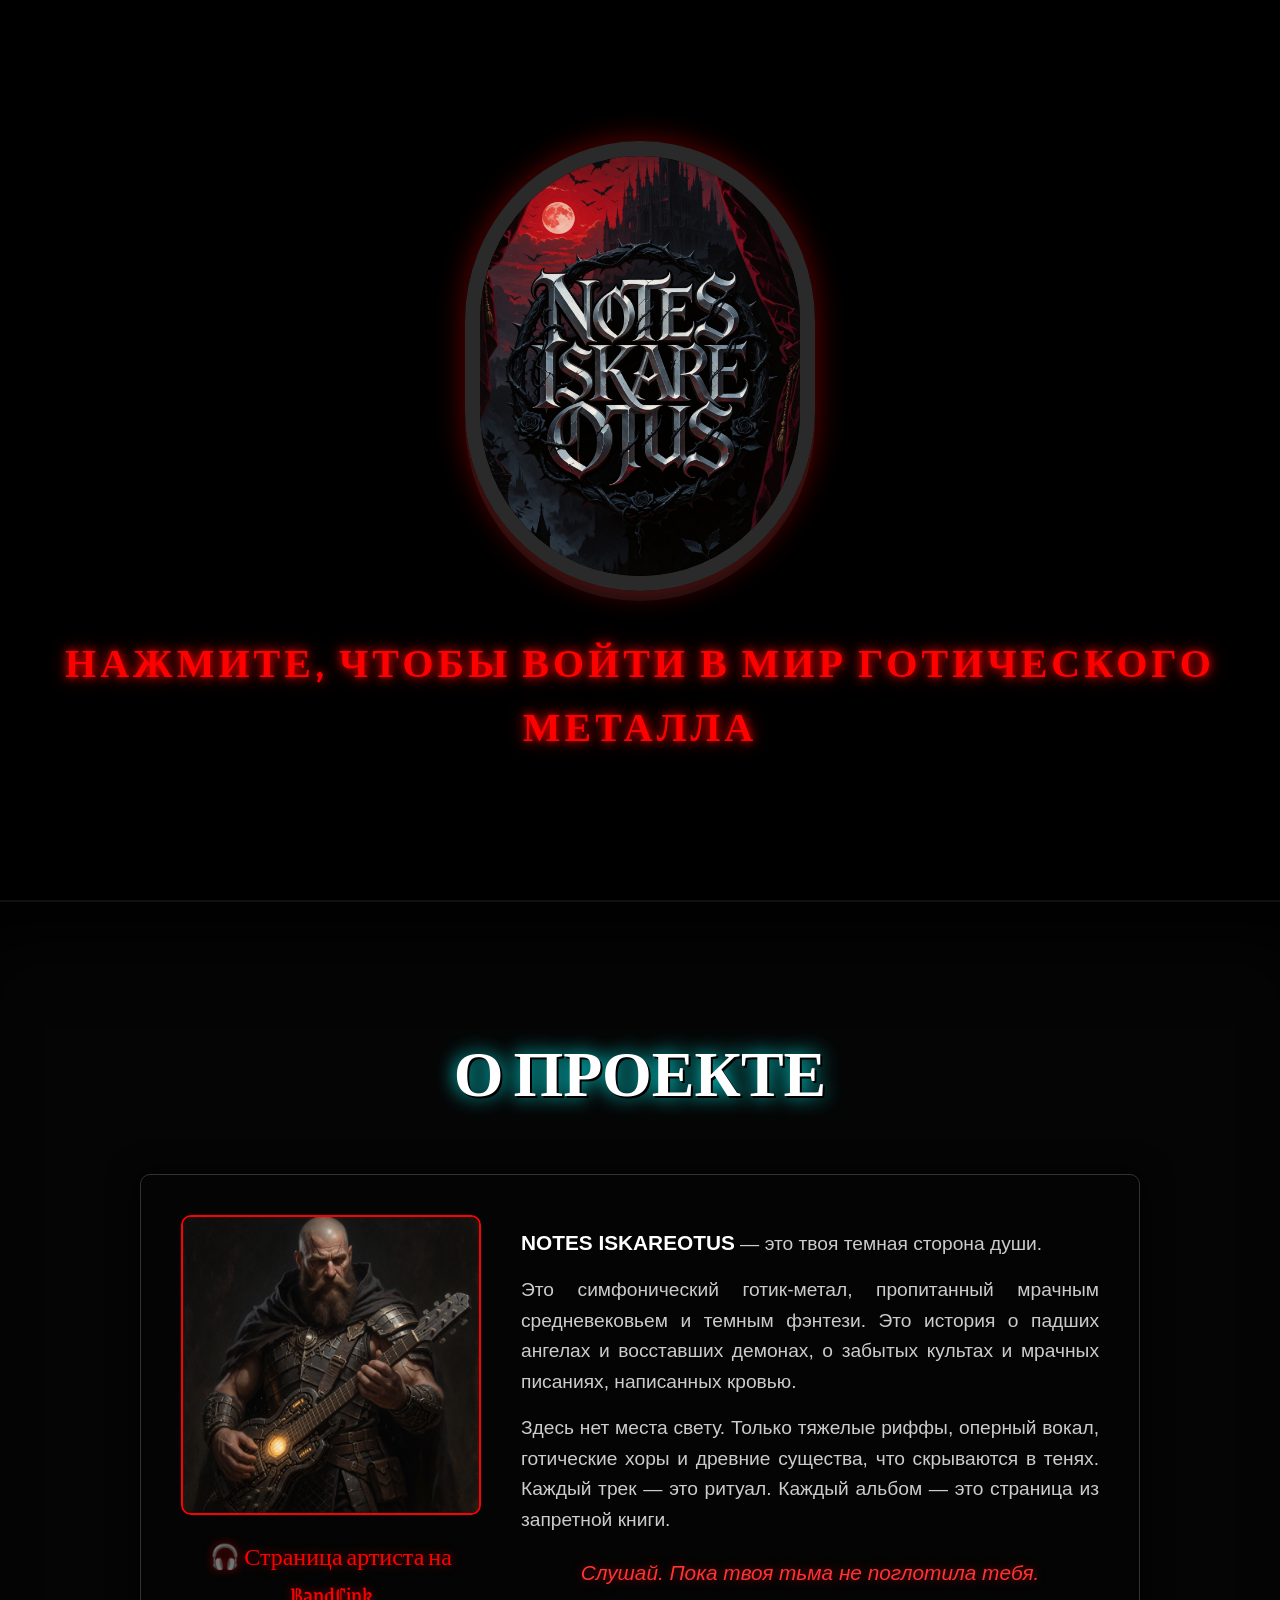
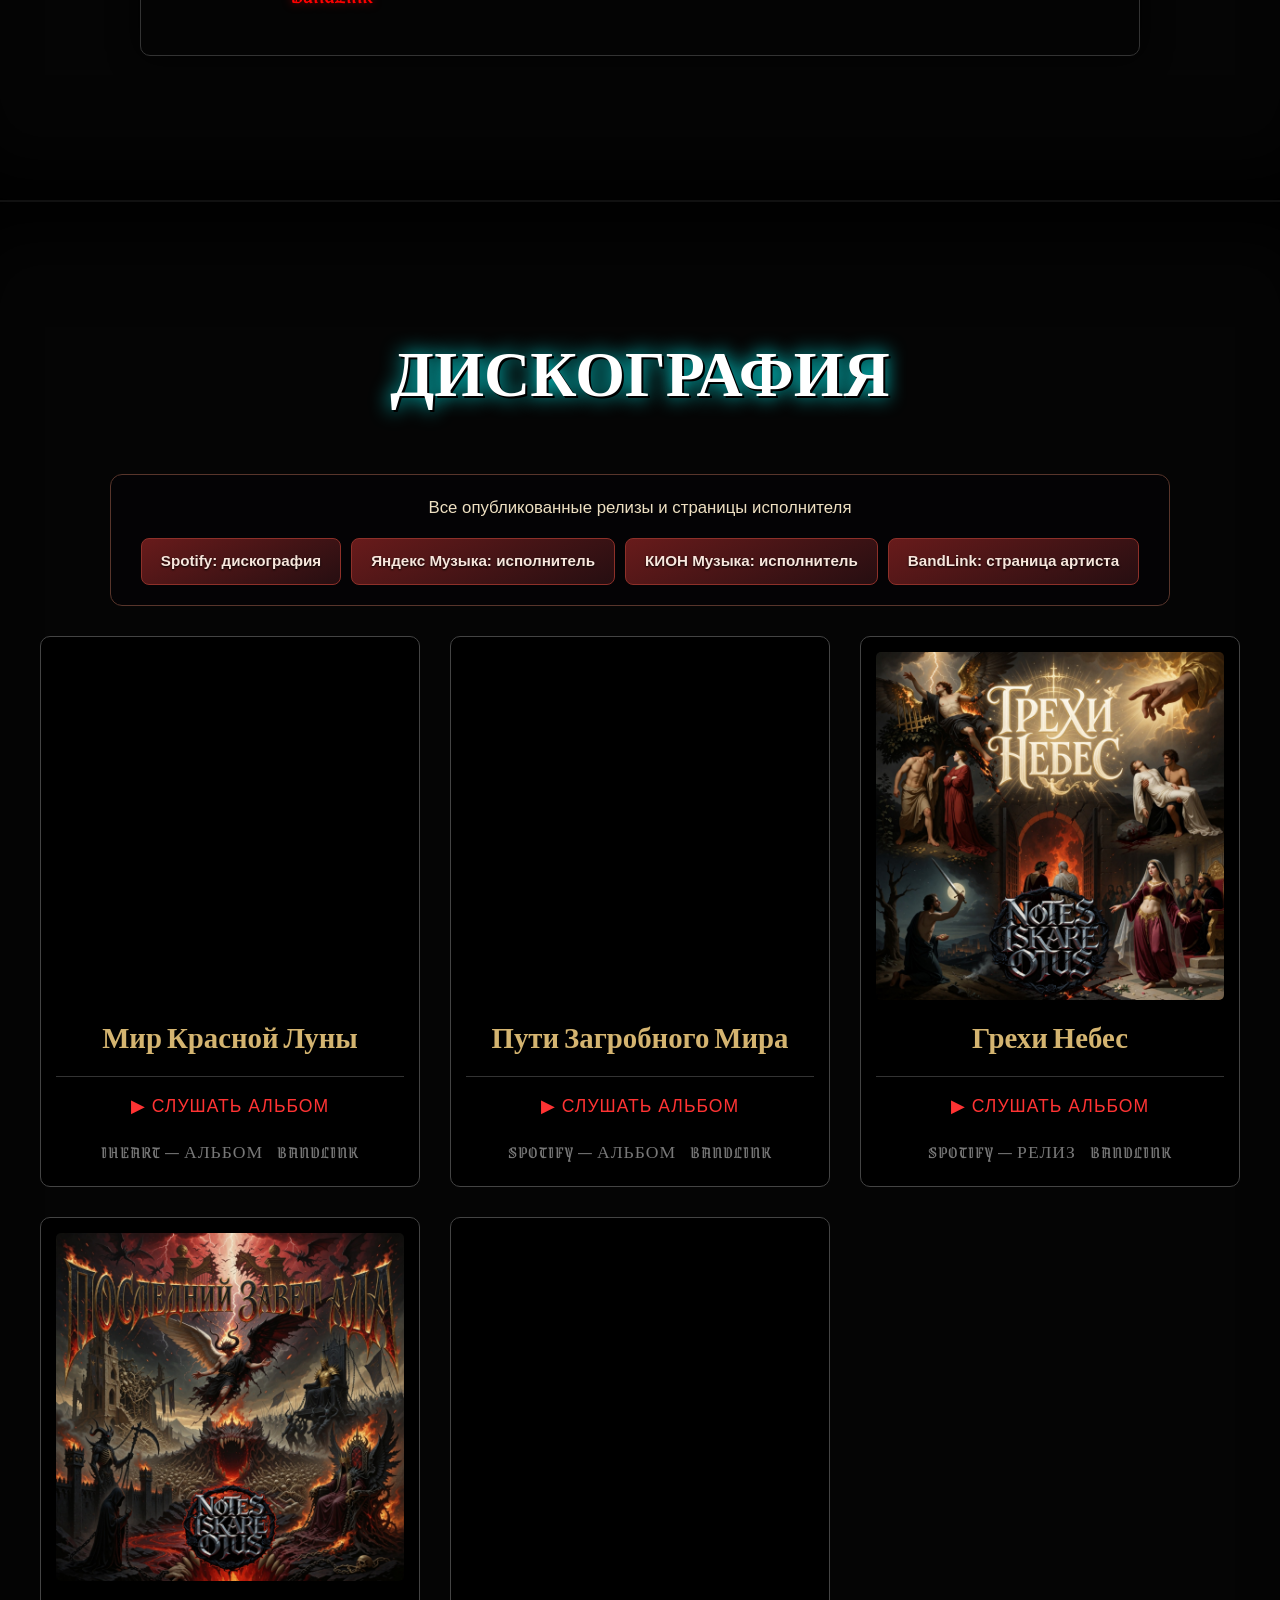
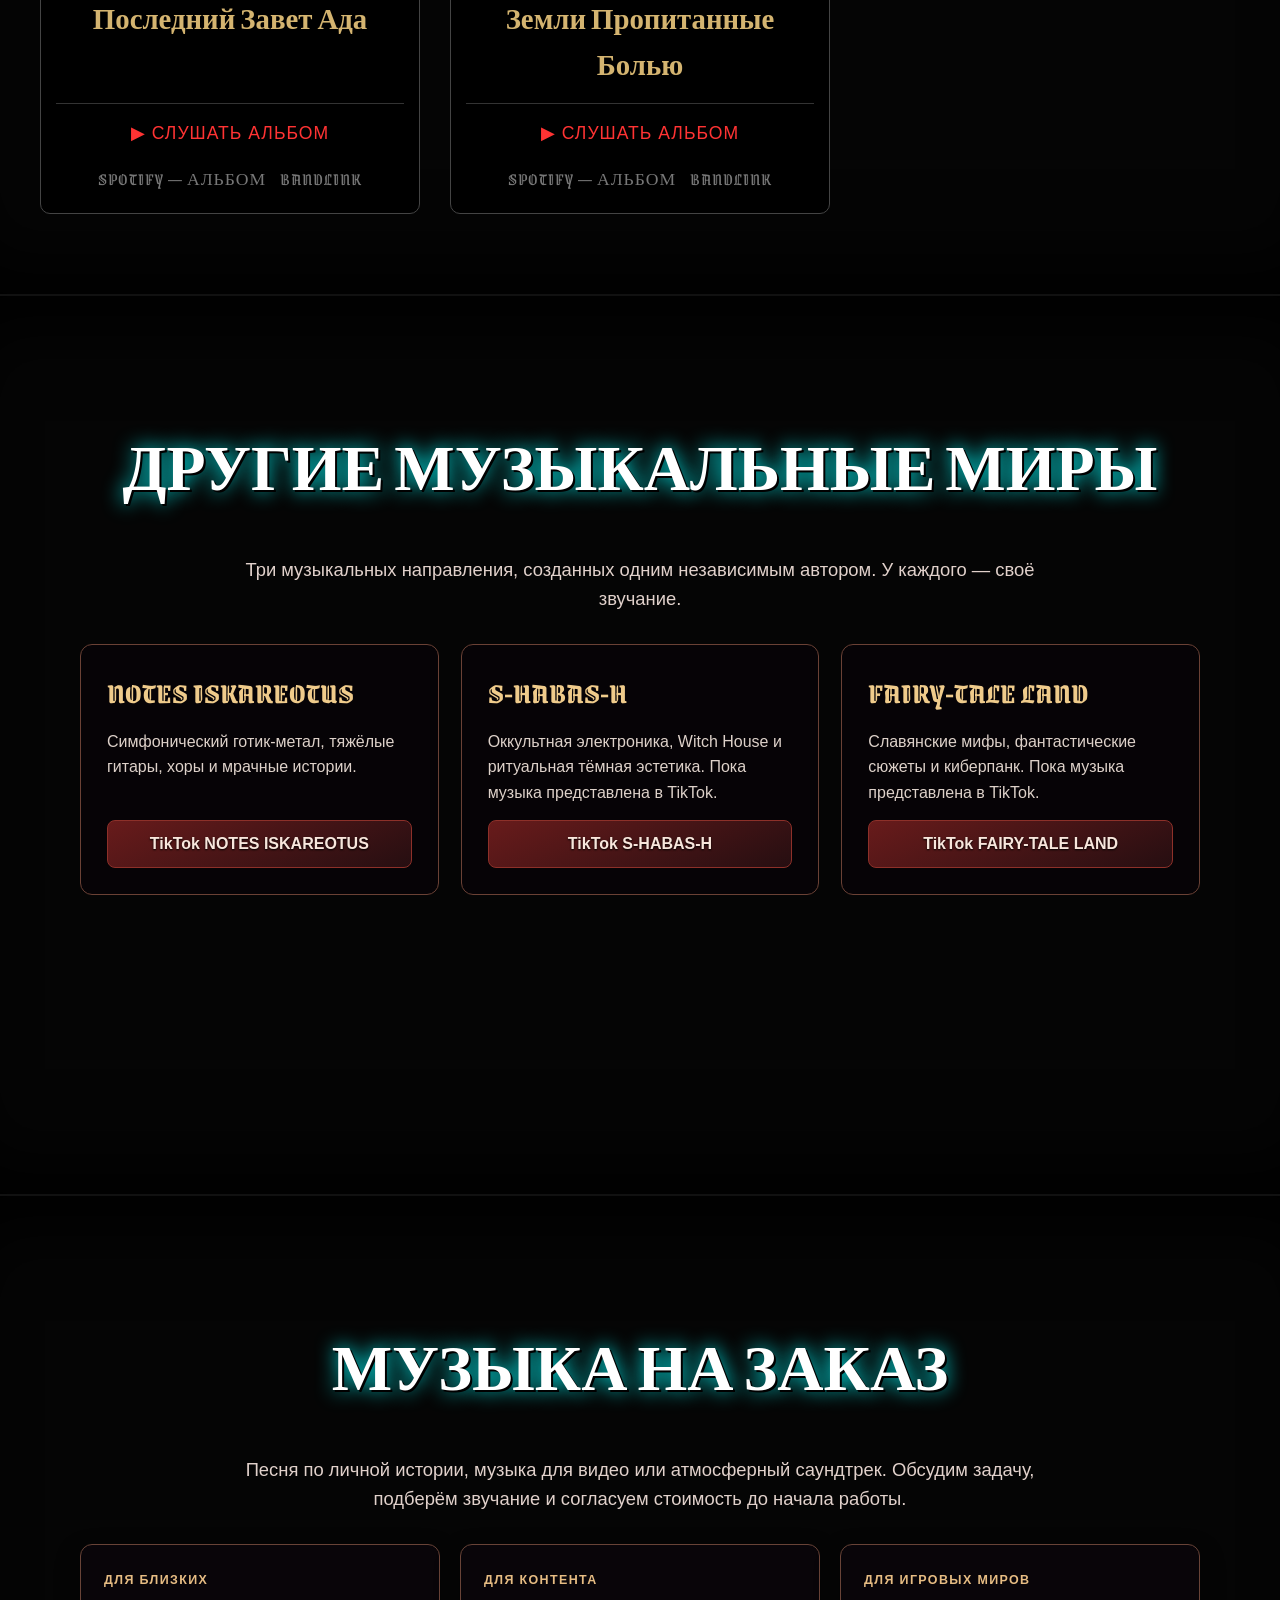
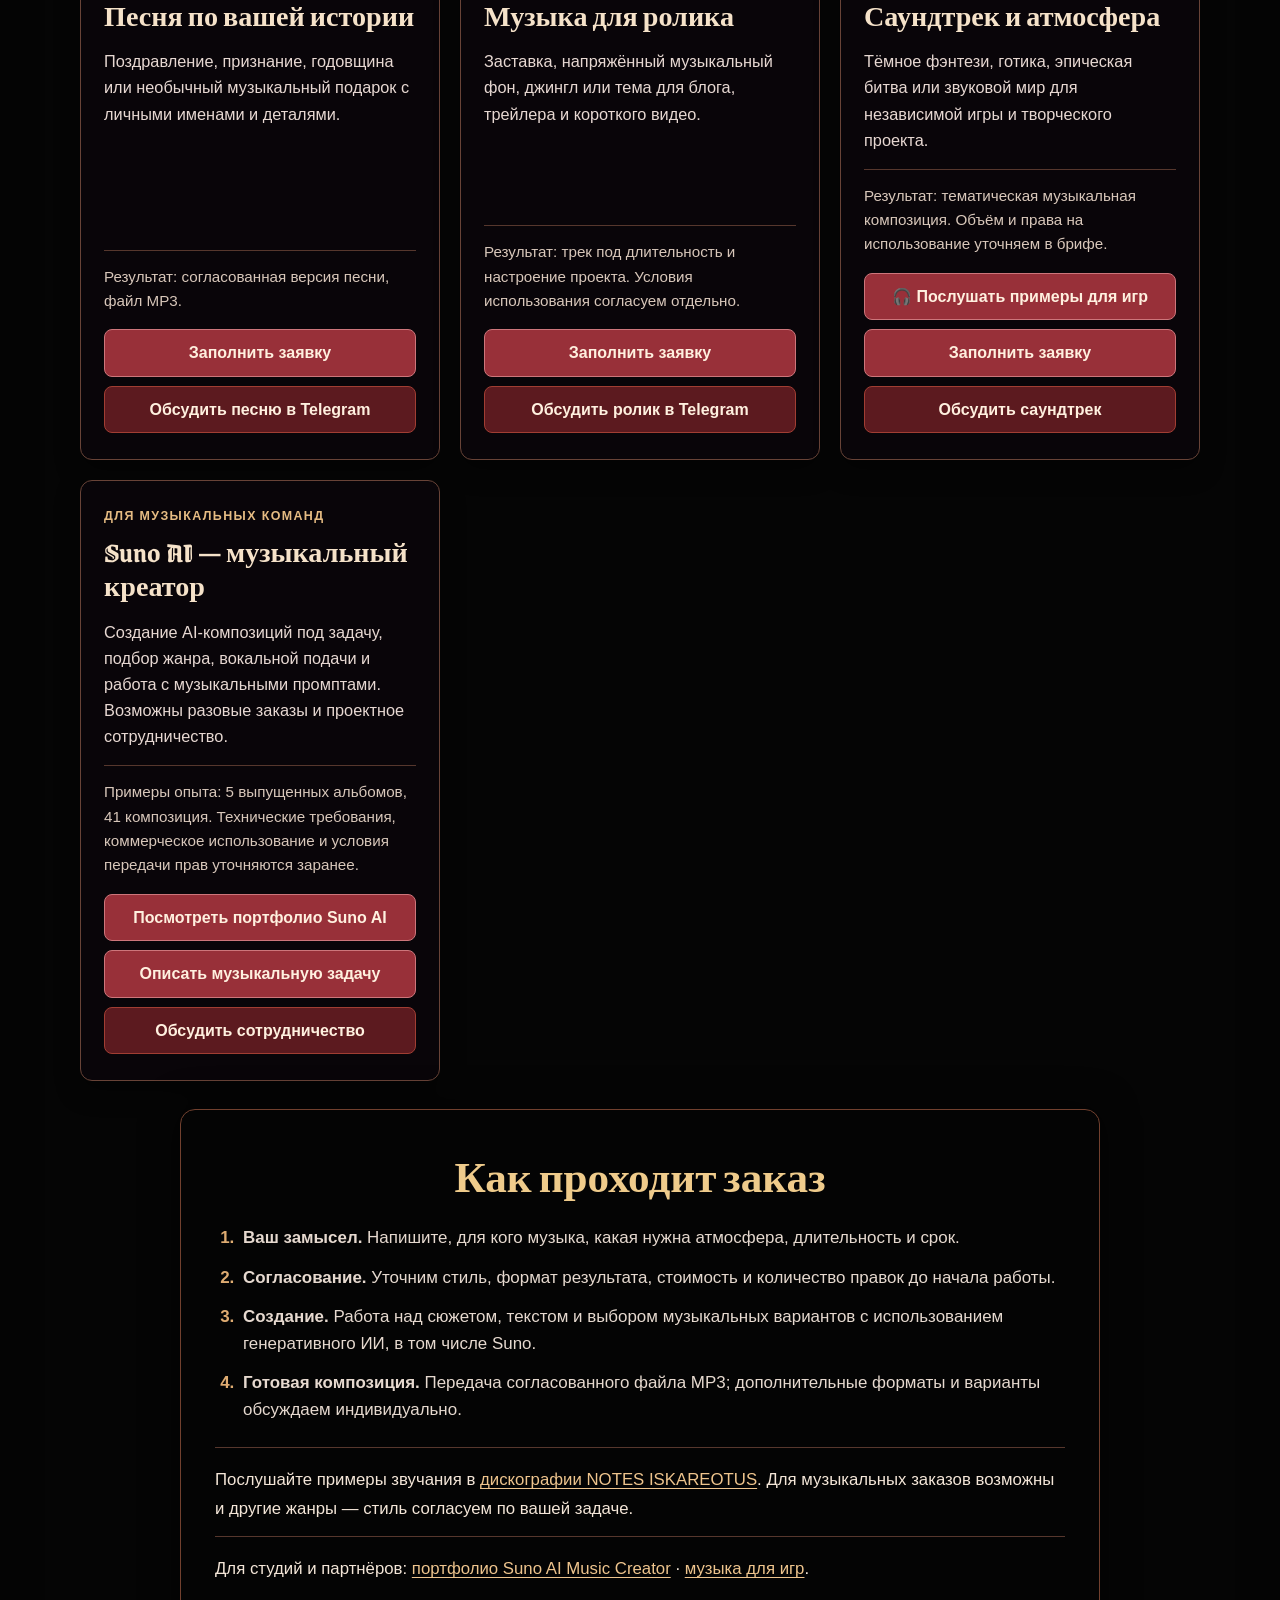
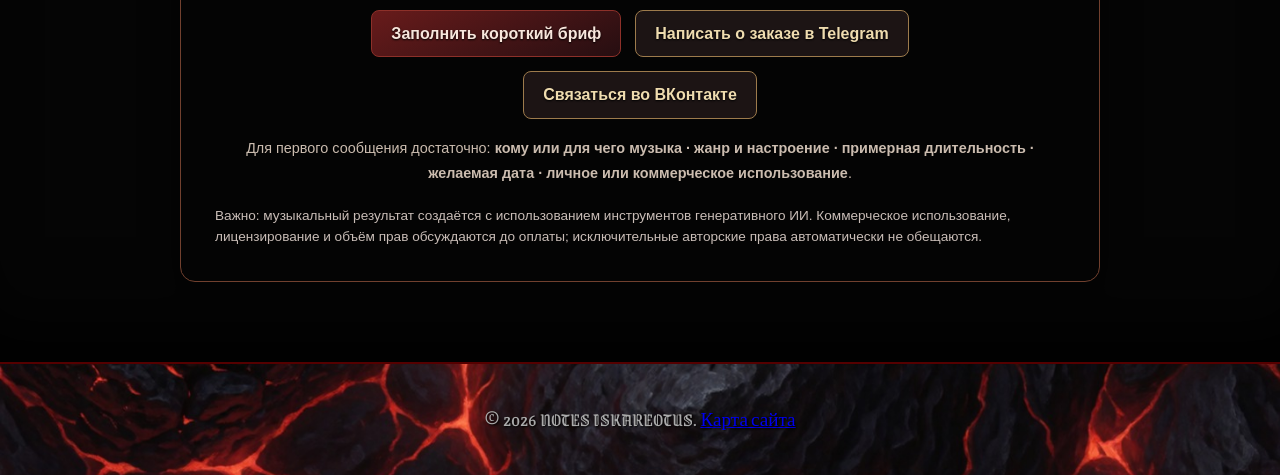
==== index.html @ 53aaeeaa "Add Suno AI commission service with direct portfolio access" ====
<!DOCTYPE html>
<html lang="ru">
<head>
    <meta charset="UTF-8">
    <meta name="viewport" content="width=device-width, initial-scale=1.0">
    <title>NOTES ISKAREOTUS — официальный музыкальный сайт</title>
    <meta name="description" content="NOTES ISKAREOTUS — симфонический готик-метал, тёмное фэнтези, пять альбомов и музыка для слушателей.">
    <meta name="theme-color" content="#080506">
    <link rel="icon" type="image/jpeg" href="images/logo.jpg">
    <link rel="canonical" href="https://lipatow1991-coder.github.io/notes-iskareotus-/">
    <link rel="sitemap" type="application/xml" href="sitemap.xml">
    <meta property="og:type" content="website">
    <meta property="og:locale" content="ru_RU">
    <meta property="og:title" content="NOTES ISKAREOTUS — музыка, альбомы и творческие проекты">
    <meta property="og:description" content="Симфонический готик-метал, готическое фэнтези, пять релизов. Слушайте музыку и знакомьтесь с другими проектами автора.">
    <meta property="og:image" content="https://lipatow1991-coder.github.io/notes-iskareotus-/images/logo.jpg">
    <script type="application/ld+json">{"@context":"https://schema.org","@type":"MusicGroup","name":"NOTES ISKAREOTUS","genre":["Symphonic gothic metal","Dark fantasy metal"],"url":"https://lipatow1991-coder.github.io/notes-iskareotus-/","sameAs":["https://www.tiktok.com/@notesiskareotus","https://open.spotify.com/artist/7x7m8jPYnWod0TBNC439X2","https://music.yandex.ru/artist/26548838","https://band.link/ZZAbz"]}</script>
    <link href="https://fonts.googleapis.com/css2?family=Grenze+Gotisch:wght@400;700;900&display=swap" rel="stylesheet">
    <link rel="stylesheet" href="css/style.css">
</head>
<body>

    <div id="sparks-container"></div>

    <div id="intro-screen" role="button" tabindex="0" aria-label="Войти на музыкальный сайт" onclick="startExperience()" onkeydown="if(event.key==='Enter' || event.key===' '){event.preventDefault();startExperience();}">
        <img src="images/logo.jpg" alt="Logo" class="intro-logo">
        <h2 class="intro-text">Нажмите, чтобы войти в мир готического металла</h2>
    </div>

    <audio id="clickSound" src="sounds/click.mp3" preload="auto"></audio>
    <audio id="bgMusic" src="sounds/ambient.mp3" loop></audio>

    <nav aria-label="Основная навигация">
        <a href="#home">Главная</a>
        <a href="#about">Описание</a>
        <a href="#music">Музыка</a>
        <a href="#projects">Другие проекты</a>
        <a href="#orders">Музыка на заказ</a>
        <a href="https://www.tiktok.com/@notesiskareotus" target="_blank" rel="noopener noreferrer">TikTok</a>
        <a href="https://vk.com/notesiskareotus" target="_blank" rel="noopener noreferrer">ВК</a>
        <a href="https://t.me/Wechernihuter" target="_blank" rel="noopener noreferrer">Telegram</a>
        <button id="musicBtn" class="music-btn" type="button" aria-pressed="false">🔊 Включить фон</button>
    </nav>

    <section id="home" class="hero-section">
        <div class="hero-content fade-in">
            <h2 class="hero-subtitle">НЕЗАВИСИМЫЙ МУЗЫКАЛЬНЫЙ ПРОЕКТ</h2>
            <h1 class="hero-title">NOTES ISKAREOTUS</h1>
            <div class="logo-container">
                <img src="images/logo.jpg" alt="NOTES ISKAREOTUS Logo" class="main-logo">
            </div>
            <div class="hero-actions">
                <a class="primary-cta" href="#music">Слушать альбомы</a>
                <a class="secondary-cta" href="https://band.link/ZZAbz" target="_blank" rel="noopener noreferrer">BandLink: артист</a>
                <a class="secondary-cta" href="#orders">Заказать музыку</a>
            </div>
        </div>
    </section>

    <section id="about" class="content-section bg-runes">
        <h2 class="section-title fade-in">О ПРОЕКТЕ</h2>
        <div class="about-container fade-in">
            <div class="about-image">
                <img src="images/about_photo.jpg" alt="Notes Iskareotus Musician">
                <div style="text-align: center; margin-top: 15px;">
                    <a href="https://band.link/ZZAbz" target="_blank" rel="noopener noreferrer" style="color: #ff0000; font-family: 'Grenze Gotisch', serif; font-size: 1.5rem; text-decoration: none; text-shadow: 0 0 10px rgba(255,0,0,0.5); transition: 0.3s;">
                        🎧 Страница артиста на BandLink
                    </a>
                </div>
            </div>
            <div class="description-box">
                <p><strong>NOTES ISKAREOTUS</strong> — это твоя темная сторона души.</p>
                <p>Это симфонический готик-метал, пропитанный мрачным средневековьем и темным фэнтези. Это история о падших ангелах и восставших демонах, о забытых культах и мрачных писаниях, написанных кровью.</p>
                <p>Здесь нет места свету. Только тяжелые риффы, оперный вокал, готические хоры и древние существа, что скрываются в тенях. Каждый трек — это ритуал. Каждый альбом — это страница из запретной книги.</p>
                <p class="highlight-text">Слушай. Пока твоя тьма не поглотила тебя.</p>
            </div>
        </div>
    </section>

    <section id="music" class="content-section bg-dungeon">
        <h2 class="section-title fade-in">ДИСКОГРАФИЯ</h2>
        

        <div class="platform-strip" aria-label="Музыкальные платформы">
            <p>Все опубликованные релизы и страницы исполнителя</p>
            <div class="platform-buttons">
                <a href="https://open.spotify.com/artist/7x7m8jPYnWod0TBNC439X2/discography" target="_blank" rel="noopener noreferrer">Spotify: дискография</a>
                <a href="https://music.yandex.ru/artist/26548838" target="_blank" rel="noopener noreferrer">Яндекс Музыка: исполнитель</a>
                <a href="https://music.mts.ru/artist/26548838" target="_blank" rel="noopener noreferrer">КИОН Музыка: исполнитель</a>
                <a href="https://band.link/ZZAbz" target="_blank" rel="noopener noreferrer">BandLink: страница артиста</a>
            </div>
        </div>
        <div class="album-grid">
            <div class="album-card fade-in">
                <img loading="lazy" decoding="async" src="images/album1.jpg" alt="Мир Красной Луны">
                <h3>Мир Красной Луны</h3>
                <div class="album-actions">
                    <button type="button" class="music-platform-link album-play-button" onclick="openAlbum('Мир Красной Луны', 'music/album1', [
                        { file: '01.mp3', title: 'Бал Маскарад' }, { file: '02.mp3', title: 'Первородная Кровь' },
                        { file: '03.mp3', title: 'Шпили с Горгульями' }, { file: '04.mp3', title: 'Моя Душа' },
                        { file: '05.mp3', title: 'Лес Теней' }, { file: '06.mp3', title: 'Темный Дворецкий' },
                        { file: '07.mp3', title: 'Поля Красных Цветов' }, { file: '08.mp3', title: 'Станцуй Последний Раз' },
                        { file: '09.mp3', title: 'Слезы Темных Волн' }, { file: '10.mp3', title: 'Любовь в Объятьях Ночи' }
                    ])">▶ Слушать альбом</button>
                    <a href="https://www.iheart.com/artist/notes-iskareotus-52176447/albums/-429440663/" target="_blank" rel="noopener noreferrer" class="music-platform-link" aria-label="Мир Красной Луны: iHeart — альбом">iHeart — альбом</a>
                    <a href="https://band.link/QFJIl" target="_blank" rel="noopener noreferrer" class="music-platform-link" aria-label="BandLink: Мир Красной Луны">BandLink</a>
                </div>
            </div>
            
            <div class="album-card fade-in">
                <img loading="lazy" decoding="async" src="images/album2.jpg" alt="Пути Загробного Мира">
                <h3>Пути Загробного Мира</h3>
                <div class="album-actions">
                    <button type="button" class="music-platform-link album-play-button" onclick="openAlbum('Пути Загробного Мира', 'music/album2', [
                        { file: '01.mp3', title: 'Некромантия' }, { file: '02.mp3', title: 'Некрополис из Тлена' },
                        { file: '03.mp3', title: 'Кладбище Драконов' }, { file: '04.mp3', title: 'Темницы Проклятых' },
                        { file: '05.mp3', title: 'Кровавая Принцесса' }, { file: '06.mp3', title: 'Курганы Вечных Песен' },
                        { file: '07.mp3', title: 'Лабиринты из Шелка' }, { file: '08.mp3', title: 'Симфония Лича' }
                    ])">▶ Слушать альбом</button>
                    <a href="https://open.spotify.com/album/4H2ua5yloYhhaZg8XO0OPh" target="_blank" rel="noopener noreferrer" class="music-platform-link" aria-label="Пути Загробного Мира: Spotify — альбом">Spotify — альбом</a>
                    <a href="https://band.link/OW9IO" target="_blank" rel="noopener noreferrer" class="music-platform-link" aria-label="BandLink: Пути Загробного Мира">BandLink</a>
                </div>
            </div>
            
            <div class="album-card fade-in">
                <img loading="lazy" decoding="async" src="images/album3.jpg" alt="Грехи Небес">
                <h3>Грехи Небес</h3>
                <div class="album-actions">
                    <button type="button" class="music-platform-link album-play-button" onclick="openAlbum('Грехи Небес', 'music/album3', [
                        { file: '01.mp3', title: 'Падение Люцифера' }, { file: '02.mp3', title: 'Первый Грех' },
                        { file: '03.mp3', title: 'Первая Женщина' }, { file: '04.mp3', title: 'Ад Данте' },
                        { file: '05.mp3', title: 'Саломея' }, { file: '06.mp3', title: 'Тридцать Монет' }
                    ])">▶ Слушать альбом</button>
                    <a href="https://open.spotify.com/album/3oR4PMqYG78z63fw93By2l" target="_blank" rel="noopener noreferrer" class="music-platform-link" aria-label="Грехи Небес: Spotify — релиз">Spotify — релиз</a>
                    <a href="https://band.link/4qaw4" target="_blank" rel="noopener noreferrer" class="music-platform-link" aria-label="BandLink: Грехи Небес">BandLink</a>
                </div>
            </div>
            
            <div class="album-card fade-in">
                <img loading="lazy" decoding="async" src="images/album4.jpg" alt="Последний Завет Ада">
                <h3>Последний Завет Ада</h3>
                <div class="album-actions">
                    <button type="button" class="music-platform-link album-play-button" onclick="openAlbum('Последний Завет Ада', 'music/album4', [
                        { file: '01.mp3', title: 'Апокалипсис' }, { file: '02.mp3', title: 'Огонь Обжигающий Небеса' },
                        { file: '03.mp3', title: 'Престол Бездны' }, { file: '04.mp3', title: 'Падший Серафим' },
                        { file: '05.mp3', title: 'Дюны Боли' }, { file: '06.mp3', title: 'Огненная Река' },
                        { file: '07.mp3', title: 'Глубины Чревоугодия' }, { file: '08.mp3', title: 'Холмы Наслаждения' },
                        { file: '09.mp3', title: 'Я Есть Легион' }
                    ])">▶ Слушать альбом</button>
                    <a href="https://open.spotify.com/album/46SamwdEtzMplhnjJM3x2G" target="_blank" rel="noopener noreferrer" class="music-platform-link" aria-label="Последний Завет Ада: Spotify — альбом">Spotify — альбом</a>
                    <a href="https://band.link/cI1AL" target="_blank" rel="noopener noreferrer" class="music-platform-link" aria-label="BandLink: Последний Завет Ада">BandLink</a>
                </div>
            </div>
            
            <div class="album-card fade-in">
                <img loading="lazy" decoding="async" src="images/album5.jpg" alt="Земли Пропитанные Болью">
                <h3>Земли Пропитанные Болью</h3>
                <div class="album-actions">
                    <button type="button" class="music-platform-link album-play-button" onclick="openAlbum('Земли Пропитанные Болью', 'music/album5', [
                        { file: '01.mp3', title: 'Чумной Доктор' }, { file: '02.mp3', title: 'Святой Инквизитор' },
                        { file: '03.mp3', title: 'Голубая Кровь' }, { file: '04.mp3', title: 'Бездушная Толпа' },
                        { file: '05.mp3', title: 'Голод' }, { file: '06.mp3', title: 'Война' },
                        { file: '07.mp3', title: 'Красная Графиня' }, { file: '08.mp3', title: 'Пепел Империи' }
                    ])">▶ Слушать альбом</button>
                    <a href="https://open.spotify.com/album/0d7dHUuxMsRQg1vZ2daqdB" target="_blank" rel="noopener noreferrer" class="music-platform-link" aria-label="Земли Пропитанные Болью: Spotify — альбом">Spotify — альбом</a>
                    <a href="https://band.link/BB21t" target="_blank" rel="noopener noreferrer" class="music-platform-link" aria-label="BandLink: Земли Пропитанные Болью">BandLink</a>
                </div>
            </div>
        </div>
    </section>


    <section id="projects" class="content-section bg-runes">
        <h2 class="section-title fade-in">ДРУГИЕ МУЗЫКАЛЬНЫЕ МИРЫ</h2>
        <p class="section-lead">Три музыкальных направления, созданных одним независимым автором. У каждого — своё звучание.</p>
        <div class="projects-grid">
            <article class="project-card">
                <h3>NOTES ISKAREOTUS</h3>
                <p>Симфонический готик-метал, тяжёлые гитары, хоры и мрачные истории.</p>
                <a href="https://www.tiktok.com/@notesiskareotus" target="_blank" rel="noopener noreferrer">TikTok NOTES ISKAREOTUS</a>
            </article>
            <article class="project-card">
                <h3>S-HABAS-H</h3>
                <p>Оккультная электроника, Witch House и ритуальная тёмная эстетика. Пока музыка представлена в TikTok.</p>
                <a href="https://www.tiktok.com/@shabash6775" target="_blank" rel="noopener noreferrer">TikTok S-HABAS-H</a>
            </article>
            <article class="project-card">
                <h3>FAIRY-TALE LAND</h3>
                <p>Славянские мифы, фантастические сюжеты и киберпанк. Пока музыка представлена в TikTok.</p>
                <a href="https://www.tiktok.com/@fairytale.land07" target="_blank" rel="noopener noreferrer">TikTok FAIRY-TALE LAND</a>
            </article>
        </div>
    </section>

    <section id="orders" class="content-section bg-dungeon">
        <h2 class="section-title fade-in">МУЗЫКА НА ЗАКАЗ</h2>
        <p class="section-lead">Песня по личной истории, музыка для видео или атмосферный саундтрек. Обсудим задачу, подберём звучание и согласуем стоимость до начала работы.</p>

        <div class="order-offers" aria-label="Форматы музыкальных заказов">
            <article class="order-offer">
                <div class="order-offer-label">Для близких</div>
                <h3>Песня по вашей истории</h3>
                <p>Поздравление, признание, годовщина или необычный музыкальный подарок с личными именами и деталями.</p>
                <p class="order-offer-result">Результат: согласованная версия песни, файл MP3.</p>
                <a class="brief-link" href="zakaz-muzyki.html?service=personal">Заполнить заявку</a>
                <a href="https://t.me/Wechernihuter" target="_blank" rel="noopener noreferrer">Обсудить песню в Telegram</a>
            </article>
            <article class="order-offer">
                <div class="order-offer-label">Для контента</div>
                <h3>Музыка для ролика</h3>
                <p>Заставка, напряжённый музыкальный фон, джингл или тема для блога, трейлера и короткого видео.</p>
                <p class="order-offer-result">Результат: трек под длительность и настроение проекта. Условия использования согласуем отдельно.</p>
                <a class="brief-link" href="zakaz-muzyki.html?service=video">Заполнить заявку</a>
                <a href="https://t.me/Wechernihuter" target="_blank" rel="noopener noreferrer">Обсудить ролик в Telegram</a>
            </article>
            <article class="order-offer">
                <div class="order-offer-label">Для игровых миров</div>
                <h3>Саундтрек и атмосфера</h3>
                <p>Тёмное фэнтези, готика, эпическая битва или звуковой мир для независимой игры и творческого проекта.</p>
                <p class="order-offer-result">Результат: тематическая музыкальная композиция. Объём и права на использование уточняем в брифе.</p>
                <a class="brief-link" href="music-for-games.html">🎧 Послушать примеры для игр</a>
                <a class="brief-link" href="zakaz-muzyki.html?service=game">Заполнить заявку</a>
                <a href="https://t.me/Wechernihuter" target="_blank" rel="noopener noreferrer">Обсудить саундтрек</a>
            </article>
            <article class="order-offer">
                <div class="order-offer-label">Для музыкальных команд</div>
                <h3>Suno AI — музыкальный креатор</h3>
                <p>Создание AI-композиций под задачу, подбор жанра, вокальной подачи и работа с музыкальными промптами. Возможны разовые заказы и проектное сотрудничество.</p>
                <p class="order-offer-result">Примеры опыта: 5 выпущенных альбомов, 41 композиция. Технические требования, коммерческое использование и условия передачи прав уточняются заранее.</p>
                <a class="brief-link" href="suno-portfolio.html">Посмотреть портфолио Suno AI</a>
                <a class="brief-link" href="zakaz-muzyki.html?service=other&utm_source=direct">Описать музыкальную задачу</a>
                <a href="https://t.me/Wechernihuter" target="_blank" rel="noopener noreferrer">Обсудить сотрудничество</a>
            </article>
        </div>

        <div class="orders-panel">
            <h3>Как проходит заказ</h3>
            <ol class="order-steps">
                <li><strong>Ваш замысел.</strong> Напишите, для кого музыка, какая нужна атмосфера, длительность и срок.</li>
                <li><strong>Согласование.</strong> Уточним стиль, формат результата, стоимость и количество правок до начала работы.</li>
                <li><strong>Создание.</strong> Работа над сюжетом, текстом и выбором музыкальных вариантов с использованием генеративного ИИ, в том числе Suno.</li>
                <li><strong>Готовая композиция.</strong> Передача согласованного файла MP3; дополнительные форматы и варианты обсуждаем индивидуально.</li>
            </ol>
            <p class="order-proof">Послушайте примеры звучания в <a href="#music">дискографии NOTES ISKAREOTUS</a>. Для музыкальных заказов возможны и другие жанры — стиль согласуем по вашей задаче.</p>
            <p class="order-proof">Для студий и партнёров: <a href="suno-portfolio.html">портфолио Suno AI Music Creator</a> · <a href="music-for-games.html">музыка для игр</a>.</p>
            <div class="hero-actions">
                <a class="primary-cta" href="zakaz-muzyki.html">Заполнить короткий бриф</a>
                <a class="secondary-cta" href="https://t.me/Wechernihuter" target="_blank" rel="noopener noreferrer">Написать о заказе в Telegram</a>
                <a class="secondary-cta" href="https://vk.com/notesiskareotus" target="_blank" rel="noopener noreferrer">Связаться во ВКонтакте</a>
            </div>
            <p class="orders-note">Для первого сообщения достаточно: <strong>кому или для чего музыка · жанр и настроение · примерная длительность · желаемая дата · личное или коммерческое использование</strong>.</p>
            <p class="orders-disclosure">Важно: музыкальный результат создаётся с использованием инструментов генеративного ИИ. Коммерческое использование, лицензирование и объём прав обсуждаются до оплаты; исключительные авторские права автоматически не обещаются.</p>
        </div>
    </section>

    <footer>
        <p>© 2026 NOTES ISKAREOTUS. <a href="sitemap.xml" aria-label="XML-карта сайта">Карта сайта</a></p>
    </footer>

    <!-- ВСПЛЫВАЮЩЕЕ ОКНО ПЛЕЕРА -->
    <div id="albumModal" class="modal" role="dialog" aria-modal="true" aria-hidden="true" aria-labelledby="modalTitle">
        <div class="modal-content">
            <button type="button" class="close-btn" aria-label="Закрыть плеер" onclick="closeAlbum()">&times;</button>
            <h2 id="modalTitle">Название альбома</h2>
            
            <!-- ЭКВАЛАЙЗЕР -->
            <div class="eq-container">
                <div class="eq-bar"></div>
                <div class="eq-bar"></div>
                <div class="eq-bar"></div>
                <div class="eq-bar"></div>
                <div class="eq-bar"></div>
            </div>

            <div id="trackList" class="track-list"></div>
            <audio id="modalPlayer" controls preload="none" style="width: 100%; margin-top: 20px;"></audio>
            <p id="playerStatus" class="player-status" role="status" aria-live="polite"></p>
            <button id="shakeBtn" class="shake-btn">📳 ВКЛЮЧИТЬ ТРЯСКУ</button>
        </div>
    </div>

    <script src="js/script.js"></script>
</body>
</html>
---- css/style.css ----
/* Сброс стилей */
* {
    margin: 0;
    padding: 0;
    box-sizing: border-box;
}

body {
    background-color: #050505;
    color: #ffffff;
    line-height: 1.6;
    font-family: 'Arial', sans-serif;
    overflow-x: hidden;
    cursor: default; 
}

/* --- КОНТЕЙНЕР ДЛЯ ИСКР --- */
#sparks-container {
    position: fixed;
    top: 0; left: 0; width: 100%; height: 100%;
    pointer-events: none;
    z-index: 0;
    overflow: hidden;
}

.spark {
    position: absolute;
    bottom: -10px;
    background-color: #ff3300;
    border-radius: 50%;
    box-shadow: 0 0 10px #ff0000, 0 0 20px #ff6600;
    animation: floatUp linear forwards;
}

@keyframes floatUp {
    0% { transform: translateY(0) scale(1); opacity: 1; }
    100% { transform: translateY(-100vh) scale(0); opacity: 0; }
}

/* --- ЭКРАН ПРИВЕТСТВИЯ (ПРЕЛОАДЕР) --- */
#intro-screen {
    position: fixed;
    top: 0; left: 0; width: 100%; height: 100%;
    background-color: #000;
    z-index: 9999;
    display: flex;
    flex-direction: column;
    justify-content: center;
    align-items: center;
    cursor: pointer;
    transition: opacity 1s ease, visibility 1s ease;
}

#intro-screen.hidden {
    opacity: 0;
    visibility: hidden;
}

.intro-logo {
    width: 350px;
    height: 450px;
    object-fit: cover;
    border-radius: 50% / 40%;
    border: 15px solid #2a2a2a; 
    box-shadow: 
        inset 0 0 20px rgba(0,0,0,0.9),
        0 0 30px rgba(255, 0, 0, 0.4),
        0 10px 0 #111;
    background: url('../images/bg_runes.jpg') center/cover;
    margin-bottom: 40px;
    animation: pulseCircle 3s infinite alternate;
}

.intro-text {
    font-family: 'Grenze Gotisch', serif;
    font-size: 2.5rem;
    color: #ff0000;
    letter-spacing: 4px;
    text-transform: uppercase;
    text-align: center;
    text-shadow: 0 0 10px #ff0000, 0 0 20px #8b0000;
    animation: blink 2s infinite;
}

@keyframes blink {
    0%, 100% { opacity: 1; }
    50% { opacity: 0.5; }
}

/* --- МЕНЮ НАВИГАЦИИ --- */
nav {
    position: fixed;
    top: 0;
    width: 100%;
    background-image: url('../images/bg_leather.jpg');
    background-size: cover;
    background-position: center;
    text-align: center;
    padding: 15px;
    z-index: 1000;
    border-bottom: 2px solid #3a1c1c;
    box-shadow: 0 5px 15px rgba(0, 0, 0, 0.8);
}

nav a {
    font-family: 'Grenze Gotisch', serif;
    font-size: 1.5rem;
    color: #bbb;
    text-decoration: none;
    margin: 0 15px;
    text-transform: uppercase;
    transition: 0.3s;
    text-shadow: 1px 1px 2px #000;
}

nav a:hover {
    color: #ff0000;
    text-shadow: 0 0 15px #ff0000, 1px 1px 2px #000;
}

/* --- КНОПКА ФОНОВОЙ МУЗЫКИ --- */
.music-btn {
    background-color: transparent;
    border: 1px solid #8c6d3b;
    color: #d4b470;
    padding: 5px 15px;
    border-radius: 5px;
    cursor: pointer;
    font-family: 'Grenze Gotisch', serif;
    font-size: 1.2rem;
    margin-left: 15px;
    transition: 0.3s;
}

.music-btn:hover {
    background-color: #8c6d3b;
    color: #000;
}

/* --- СЕКЦИЯ 1: ГЛАВНАЯ --- */
.hero-section {
    height: 100vh; 
    width: 100%;
    background-image: url('../images/bg1.jpg'); 
    background-size: cover;
    background-position: center;
    background-attachment: fixed; 
    display: flex;
    justify-content: center;
    align-items: center;
    position: relative;
    z-index: 1;
}

.hero-section::before {
    content: '';
    position: absolute;
    top: 0; left: 0; right: 0; bottom: 0;
    background: rgba(0, 0, 0, 0.5);
    z-index: 1;
}

.hero-content {
    position: relative;
    z-index: 2;
    text-align: center;
    width: 100%;
    display: flex;
    flex-direction: column; 
    align-items: center;
}

.hero-subtitle {
    font-family: 'Grenze Gotisch', serif;
    font-size: 2rem;
    color: #aaa;
    letter-spacing: 8px;
    text-transform: uppercase;
    margin-bottom: 10px;
}

.hero-title {
    font-family: 'Grenze Gotisch', serif;
    font-size: 5rem; 
    font-weight: 900;
    color: #e0e0e0;
    text-transform: uppercase;
    letter-spacing: 3px;
    text-shadow: 3px 3px 0px #000, 6px 6px 0px #1a1a1a, 0 0 30px rgba(255, 0, 0, 0.8);
    margin-bottom: 30px;
    animation: textPulse 3s infinite alternate;
}

@keyframes textPulse {
    0% { text-shadow: 3px 3px 0px #000, 6px 6px 0px #1a1a1a, 0 0 20px rgba(255, 0, 0, 0.5); }
    100% { text-shadow: 3px 3px 0px #000, 6px 6px 0px #1a1a1a, 0 0 50px rgba(255, 0, 0, 1); }
}

.logo-container {
    width: 450px;
    height: 450px;
    border-radius: 50%;
    overflow: hidden;
    border: 4px solid #5a1a1a;
    box-shadow: 0 0 30px rgba(255, 0, 0, 0.6), inset 0 0 20px rgba(0, 0, 0, 0.9);
    animation: pulseCircle 3s infinite alternate, floatLogo 4s ease-in-out infinite;
    background-color: #000;
}

@keyframes floatLogo {
    0% { transform: translateY(0); }
    50% { transform: translateY(-15px); }
    100% { transform: translateY(0); }
}

.main-logo {
    width: 100%;
    height: 100%;
    object-fit: cover;
    object-position: center;
}

@keyframes pulseCircle {
    from { box-shadow: 0 0 15px rgba(255, 0, 0, 0.4), inset 0 0 20px rgba(0, 0, 0, 0.9); }
    to { box-shadow: 0 0 50px rgba(255, 0, 0, 0.9), inset 0 0 20px rgba(0, 0, 0, 0.9); }
}

/* --- ОБЩИЕ СТИЛИ ДЛЯ КОНТЕНТА --- */
.content-section {
    padding: 120px 20px 80px 20px;
    min-height: 100vh;
    display: flex;
    flex-direction: column;
    align-items: center;
    background-size: cover;
    background-attachment: fixed;
    background-position: center;
    border-top: 2px solid #111;
    position: relative;
    z-index: 1;
    
    box-shadow: inset 0 80px 80px -50px rgba(0,0,0,1), 
                inset 0 -80px 80px -50px rgba(0,0,0,1);
}

.bg-runes { 
    background-image: linear-gradient(rgba(0, 0, 0, 0.3), rgba(0, 0, 0, 0.3)), url('../images/bg_runes.jpg'); 
}
.bg-dungeon { 
    background-image: linear-gradient(rgba(0, 0, 0, 0.4), rgba(0, 0, 0, 0.4)), url('../images/bg_dungeon.jpg'); 
}

.section-title {
    font-family: 'Grenze Gotisch', serif;
    font-size: 4rem;
    color: #fff;
    text-transform: uppercase;
    text-shadow: 2px 2px 0 #000, 0 0 20px #00ffff;
    margin-bottom: 50px;
    text-align: center;
    position: relative;
    z-index: 2;
    animation: sectionPulse 2s infinite alternate;
}

@keyframes sectionPulse {
    0% { text-shadow: 2px 2px 0 #000, 0 0 10px #00ffff; }
    100% { text-shadow: 2px 2px 0 #000, 0 0 40px #00ffff, 0 0 10px #fff; }
}

/* --- БЛОК О ПРОЕКТЕ --- */
.about-container {
    display: flex;
    align-items: center;
    gap: 40px;
    max-width: 1000px;
    background: rgba(5, 5, 5, 0.95); 
    padding: 40px;
    border-radius: 10px;
    border: 1px solid #333;
    box-shadow: 0 0 30px rgba(0, 0, 0, 0.9);
    flex-wrap: wrap;
    position: relative;
    z-index: 2;
}

.about-image { flex: 1; min-width: 300px; }

/* ПУЛЬСИРУЮЩАЯ РАМКА ВОКРУГ ФОТО */
.about-image img { 
    width: 100%; 
    border-radius: 10px; 
    border: 2px solid #ff0000; 
    animation: pulseImageBorder 2s infinite alternate;
}

@keyframes pulseImageBorder {
    0% { box-shadow: 0 0 10px rgba(255, 0, 0, 0.3); border-color: #5a1a1a; }
    100% { box-shadow: 0 0 30px rgba(255, 0, 0, 0.9); border-color: #ff0000; }
}

.description-box { flex: 2; min-width: 300px; }
.description-box p { font-size: 1.2rem; color: #ccc; margin-bottom: 15px; text-align: justify; }
.description-box strong { color: #fff; font-size: 1.3rem; }

.highlight-text {
    color: #ff3333 !important; 
    font-style: italic;
    text-align: center !important;
    margin-top: 20px;
    font-size: 1.3rem !important;
    text-shadow: 0 0 10px rgba(255, 0, 0, 0.5);
}

/* --- СЕТКА АЛЬБОМОВ --- */
.album-grid {
    display: grid;
    grid-template-columns: repeat(auto-fit, minmax(280px, 1fr));
    gap: 30px;
    width: 100%;
    max-width: 1200px;
    position: relative;
    z-index: 2;
    perspective: 1000px; /* Для 3D-эффекта */
}

.album-card {
    background: rgba(0, 0, 0, 0.85);
    border: 1px solid #444;
    border-radius: 10px;
    padding: 15px;
    text-align: center;
    transition: all 0.4s ease;
    display: flex;
    flex-direction: column;
    justify-content: space-between;
    transform-style: preserve-3d; /* Для 3D-эффекта */
}

/* 3D-НАКЛОН И ТРЯСКА ПРИ НАВЕДЕНИИ */
.album-card:hover {
    border-color: #ff0000;
    box-shadow: 0 0 25px rgba(255, 0, 0, 0.6);
    transform: translateY(-10px) rotateX(5deg) rotateY(-5deg); /* 3D-наклон */
    animation: shake 0.4s ease-in-out;
}

@keyframes shake {
    0% { transform: translate(1px, 1px) rotate(0deg) translateY(-5px) rotateX(5deg) rotateY(-5deg); }
    20% { transform: translate(-2px, 0px) rotate(-1deg) translateY(-10px) rotateX(5deg) rotateY(-5deg); }
    40% { transform: translate(2px, -1px) rotate(1deg) translateY(-10px) rotateX(5deg) rotateY(-5deg); }
    60% { transform: translate(-1px, 2px) rotate(0deg) translateY(-10px) rotateX(5deg) rotateY(-5deg); }
    80% { transform: translate(1px, -1px) rotate(1deg) translateY(-10px) rotateX(5deg) rotateY(-5deg); }
    100% { transform: translate(0, 0) rotate(0) translateY(-10px) rotateX(5deg) rotateY(-5deg); }
}

.album-card img {
    width: 100%;
    border-radius: 5px;
    margin-bottom: 15px;
    aspect-ratio: 1 / 1;
    object-fit: cover;
}

.album-card h3 {
    font-family: 'Grenze Gotisch', serif;
    font-size: 1.8rem;
    margin-bottom: 15px;
    color: #d4b470;
}

.album-actions {
    display: flex;
    justify-content: space-between;
    align-items: center;
    margin-top: auto;
    padding-top: 10px;
    border-top: 1px solid #333;
}

.music-platform-link {
    font-family: 'Grenze Gotisch', serif;
    font-size: 1.1rem;
    color: #777; 
    text-decoration: none; 
    text-transform: uppercase;
    letter-spacing: 1px;
    transition: all 0.3s ease;
    padding: 5px 0;
}

.music-platform-link:hover {
    color: #ff0000; 
    text-shadow: 0 0 15px rgba(255, 0, 0, 0.8); 
}

/* --- ПОДВАЛ --- */
footer {
    text-align: center;
    padding: 40px;
    background-image: url('../images/bg_lava.jpg');
    background-size: cover;
    background-position: center;
    color: #aaa;
    text-shadow: 1px 1px 2px #000;
    border-top: 2px solid #500;
    font-family: 'Grenze Gotisch', serif;
    font-size: 1.2rem;
    position: relative;
    z-index: 1;
}

/* --- МОДАЛЬНОЕ ОКНО ПЛЕЕРА --- */
.modal {
    display: none;
    position: fixed;
    z-index: 2000;
    left: 0;
    top: 0;
    width: 100%;
    height: 100%;
    background-color: rgba(0, 0, 0, 0.9);
    justify-content: center;
    align-items: center;
}

.modal-content {
    background-image: url('../images/bg_leather.jpg');
    background-size: cover;
    background-position: center;
    border: 2px solid #5a1a1a;
    border-radius: 10px;
    padding: 30px;
    width: 90%;
    max-width: 600px;
    box-shadow: 0 0 50px rgba(255, 0, 0, 0.6);
    position: relative;
    color: #fff;
}

/* --- ЭКВАЛАЙЗЕР В ПЛЕЕРЕ --- */
.eq-container {
    display: flex;
    justify-content: center;
    align-items: flex-end;
    gap: 4px;
    height: 30px;
    margin-bottom: 15px;
}

.eq-bar {
    width: 6px;
    background-color: #ff0000;
    border-radius: 2px;
    animation: eqBounce 1s infinite ease-in-out;
    box-shadow: 0 0 10px #ff0000;
}

.eq-bar:nth-child(1) { animation-duration: 1.2s; height: 10px; }
.eq-bar:nth-child(2) { animation-duration: 0.8s; height: 25px; }
.eq-bar:nth-child(3) { animation-duration: 1.5s; height: 15px; }
.eq-bar:nth-child(4) { animation-duration: 1.1s; height: 30px; }
.eq-bar:nth-child(5) { animation-duration: 0.9s; height: 20px; }

@keyframes eqBounce {
    0%, 100% { transform: scaleY(0.3); }
    50% { transform: scaleY(1); }
}

.close-btn {
    position: absolute;
    top: 10px;
    right: 20px;
    color: #ff3333;
    font-size: 30px;
    font-weight: bold;
    cursor: pointer;
    transition: 0.3s;
}

.close-btn:hover {
    color: #fff;
    text-shadow: 0 0 10px #ff0000;
}

#modalTitle {
    font-family: 'Grenze Gotisch', serif;
    font-size: 2.5rem;
    color: #d4b470;
    text-align: center;
    margin-bottom: 20px;
    text-shadow: 2px 2px 0 #000;
}

.track-list {
    max-height: 300px;
    overflow-y: auto;
    margin-bottom: 20px;
    background: rgba(0, 0, 0, 0.85);
    border: 1px solid #333;
    border-radius: 5px;
}

.track-item {
    padding: 15px;
    border-bottom: 1px solid #222;
    cursor: pointer;
    font-family: 'Grenze Gotisch', serif;
    font-size: 1.3rem;
    transition: 0.2s;
    color: #aaa;
    display: flex;
    align-items: center;
}

.track-item:hover {
    background: rgba(255, 0, 0, 0.3);
    color: #fff;
}

.track-item.active {
    color: #ff3333;
    background: rgba(255, 0, 0, 0.2);
    font-weight: bold;
}

.track-number {
    color: #777;
    margin-right: 15px;
    font-size: 1rem;
}

.track-list::-webkit-scrollbar { width: 8px; }
.track-list::-webkit-scrollbar-track { background: #000; }
.track-list::-webkit-scrollbar-thumb { background: #5a1a1a; border-radius: 4px; }

/* --- КНОПКА ТРЯСКИ В ПЛЕЕРЕ --- */
.shake-btn {
    margin-top: 15px;
    width: 100%;
    padding: 10px;
    background-color: transparent;
    border: 1px solid #ff0000;
    color: #ff0000;
    font-family: 'Grenze Gotisch', serif;
    font-size: 1.2rem;
    cursor: pointer;
    border-radius: 5px;
    transition: 0.3s;
}

.shake-btn:hover {
    background-color: #ff0000;
    color: #000;
    box-shadow: 0 0 20px #ff0000;
}

.shake-btn.active {
    background-color: #ff0000;
    color: #000;
}

/* --- АНИМАЦИЯ ПОЯВЛЕНИЯ --- */
.fade-in {
    opacity: 0;
    transform: translateY(30px);
    transition: opacity 0.8s ease-out, transform 0.8s ease-out;
}

.fade-in.visible {
    opacity: 1;
    transform: translateY(0);
}

/* --- АНИМАЦИЯ ТРЯСКИ ОКНА ПЛЕЕРА --- */
.shake-active {
    animation: shakeWindow 0.1s infinite !important;
}

@keyframes shakeWindow {
    0% { transform: translate(1px, 1px) rotate(0deg); }
    10% { transform: translate(-1px, -2px) rotate(-0.5deg); }
    20% { transform: translate(-3px, 0px) rotate(0.5deg); }
    30% { transform: translate(3px, 2px) rotate(0deg); }
    40% { transform: translate(1px, -1px) rotate(0.5deg); }
    50% { transform: translate(-1px, 2px) rotate(-0.5deg); }
    60% { transform: translate(-3px, 1px) rotate(0deg); }
    70% { transform: translate(3px, 1px) rotate(-0.5deg); }
    80% { transform: translate(-1px, -1px) rotate(0.5deg); }
    90% { transform: translate(1px, 2px) rotate(0deg); }
    100% { transform: translate(1px, -2px) rotate(-0.5deg); }
}


/* Исправления: доступность кнопок, плеер и телефоны */
.album-play-button {
    border: 0;
    background: transparent;
    color: #ff3333;
    cursor: pointer;
    font: inherit;
    font-size: 1.1rem;
    letter-spacing: 1px;
    text-transform: uppercase;
    padding: 5px 0;
}
.album-play-button:hover { color: #fff; }
button.close-btn { border: 0; background: transparent; line-height: 1; }
button.track-item { width: 100%; text-align: left; background: transparent; border: 0; border-bottom: 1px solid #222; }
button.track-item:hover { background: rgba(255, 0, 0, 0.3); }
button.track-item.active { background: rgba(255, 0, 0, 0.2); }
.modal-open { overflow: hidden; }
.player-status { min-height: 1.5em; margin-top: 8px; font-size: .9rem; color: #ffb4a7; text-align: center; }
a:focus-visible, button:focus-visible, #intro-screen:focus-visible {
    outline: 3px solid #f2bc5e;
    outline-offset: 4px;
}

@media (max-width: 760px) {
    nav { display: flex; flex-wrap: wrap; align-items: center; justify-content: center; gap: 6px 13px; padding: 9px 10px; max-height: 30vh; overflow-y: auto; }
    nav a { margin: 0; font-size: clamp(.9rem, 3.5vw, 1.15rem); }
    .music-btn { margin: 0; font-size: 1rem; }
    .hero-section { min-height: 100svh; height: auto; padding: 145px 12px 36px; background-attachment: scroll; }
    .hero-title { font-size: clamp(2rem, 9vw, 4rem); letter-spacing: 1px; overflow-wrap: anywhere; }
    .hero-subtitle { font-size: clamp(1rem, 4vw, 1.5rem); letter-spacing: 2px; }
    .logo-container { width: min(78vw, 340px); height: auto; aspect-ratio: 1; }
    .intro-logo { width: min(76vw, 280px); height: auto; aspect-ratio: 1; border-width: 8px; margin-bottom: 20px; }
    .intro-text { font-size: clamp(1.3rem, 6vw, 2rem); letter-spacing: 2px; padding: 0 14px; }
    .content-section { padding: 125px 12px 55px; background-attachment: scroll; }
    .section-title { font-size: clamp(2rem, 7vw, 3.2rem); margin-bottom: 25px; }
    .about-container { width: 100%; padding: 18px; gap: 20px; }
    .about-image, .description-box { min-width: 0; width: 100%; flex-basis: 100%; }
    .description-box p { font-size: 1rem; text-align: left; }
    .album-grid { grid-template-columns: minmax(0, 1fr); gap: 16px; }
    .album-actions { flex-wrap: wrap; gap: 10px; }
    .music-platform-link { font-size: 1rem; }
    .modal { padding: 8px; }
    .modal-content { width: 100%; max-height: calc(100dvh - 16px); overflow-y: auto; padding: 51px 16px 18px; }
    #modalTitle { font-size: 1.8rem; }
    .track-list { max-height: min(42dvh, 300px); }
    button.close-btn { min-width: 44px; min-height: 44px; top: 4px; right: 8px; }
}
@media (prefers-reduced-motion: reduce) {
    .spark { display: none; }
    .fade-in { opacity: 1; transform: none; transition: none; }
    .album-card:hover, .shake-active, .eq-bar, .intro-logo, .logo-container { animation: none !important; }
}


/* Дискография, ссылки исполнителя и коммерческое портфолио */
.hero-actions { display:flex; flex-wrap:wrap; justify-content:center; align-items:center; gap:14px; margin:26px auto 0; width:100%; max-width:760px; }
.primary-cta, .secondary-cta, .platform-buttons a, .project-card a {
    display:inline-flex; align-items:center; justify-content:center; min-height:46px; padding:10px 19px;
    color:#f8e6dc; text-decoration:none; font-weight:700; border-radius:8px;
    border:1px solid #8d3029; background:linear-gradient(155deg,#681b1b,#260e11);
    text-shadow:0 1px 2px #000; transition:transform .2s ease, border-color .2s ease;
}
.secondary-cta { background:#1c1414; border-color:#9d7b4c; color:#efdcaf; }
.primary-cta:hover, .secondary-cta:hover, .platform-buttons a:hover, .project-card a:hover {
    transform:translateY(-2px); border-color:#f1c780;
}
.platform-strip { max-width:1060px; width:100%; margin:0 auto 30px; padding:20px; text-align:center; background:rgba(5,4,6,.89); border:1px solid #58352b; border-radius:12px; }
.platform-strip p { margin-bottom:16px; color:#eee0c2; font-size:1.05rem; }
.platform-buttons { display:flex; flex-wrap:wrap; gap:10px; justify-content:center; }
.platform-buttons a { font-size:.95rem; min-height:42px; }
.album-actions { flex-wrap:wrap; justify-content:center; gap:8px 14px; }
.section-lead { max-width:820px; color:#e1d1cb; text-align:center; font-size:1.15rem; margin:-14px auto 30px; line-height:1.6; }
.projects-grid { display:grid; grid-template-columns:repeat(3,minmax(0,1fr)); width:100%; max-width:1120px; gap:22px; }
.project-card { padding:26px; background:rgba(7,4,7,.92); border:1px solid #6a4135; border-radius:12px; display:flex; flex-direction:column; gap:15px; min-width:0; }
.project-card h3 { color:#efcb8b; font:700 1.8rem 'Grenze Gotisch', serif; overflow-wrap:anywhere; }
.project-card p { color:#ddd1c9; font-size:1rem; flex:1; }
.project-card a { font-size:1rem; text-align:center; }
.orders-panel { width:100%; max-width:920px; padding:34px; background:rgba(5,5,5,.94); border:1px solid #71402e; border-radius:15px; box-shadow:0 0 36px #000a; }
.orders-panel h3 { color:#efcb8b; text-align:center; font:700 clamp(1.8rem,4vw,2.7rem) 'Grenze Gotisch',serif; margin-bottom:16px; }
.orders-panel p { line-height:1.7; color:#e3d6d1; font-size:1.05rem; margin-bottom:13px; }
.orders-panel .orders-note { font-size:.9rem; color:#cbbcaf; margin-top:17px; margin-bottom:0; text-align:center; }
@media(max-width:850px){.projects-grid{grid-template-columns:1fr;max-width:600px;}}
@media(max-width:760px){
 .hero-actions{flex-direction:column;gap:11px;}
 .hero-actions a{width:min(100%,370px);text-align:center;}
 .platform-strip{padding:16px 12px;}
 .platform-buttons{flex-direction:column;align-items:stretch;}
 .platform-buttons a{width:100%;}
 .orders-panel{padding:22px 15px;}
 .section-lead{padding:0 6px;font-size:1rem;}
}
@media(prefers-reduced-motion:reduce){.primary-cta,.secondary-cta,.platform-buttons a,.project-card a{transition:none;transform:none !important;}}


/* Коммерческие музыкальные предложения NOTES ISKAREOTUS */
.order-offers { width:100%; max-width:1120px; margin:0 auto 28px; display:grid; grid-template-columns:repeat(3,minmax(0,1fr)); gap:20px; }
.order-offer { display:flex; flex-direction:column; min-width:0; padding:26px 23px; border:1px solid #684337; border-radius:12px; background:rgba(10,6,10,.94); box-shadow:0 10px 24px #0006; }
.order-offer-label { color:#e6bc83; letter-spacing:.11em; font-size:.78rem; text-transform:uppercase; font-weight:800; margin-bottom:9px; }
.order-offer h3 { color:#f5e2c9; font-family:'Grenze Gotisch',serif; font-size:clamp(1.4rem,2.2vw,2rem); line-height:1.2; margin-bottom:15px; }
.order-offer p { font-size:1.02rem; line-height:1.6; color:#e7d8d2; margin:0 0 16px; }
.order-offer .order-offer-result { margin-top:auto; font-size:.95rem; color:#d8c7ba; border-top:1px solid #56372d; padding-top:14px; }
.order-offer a { display:inline-flex; justify-content:center; align-items:center; min-height:46px; text-align:center; border:1px solid #a13e33; border-radius:8px; padding:10px 12px; color:#fff0df; background:#5c1a1f; font-weight:700; text-decoration:none; transition:background .15s ease,transform .15s ease; }
.order-offer a:hover, .order-offer a:focus-visible { background:#8b2c32; transform:translateY(-1px); }
.order-steps { margin:12px 0 24px; padding-left:1.5rem; display:grid; gap:12px; }
.order-steps li { color:#e6d9cf; font-size:1.06rem; line-height:1.6; padding-left:4px; }
.order-steps li::marker { color:#dfac72; font-weight:800; }
.orders-panel p.order-proof { border-top:1px solid #57372d; margin-top:8px; padding-top:18px; color:#f4e6d8; }
.order-proof a { color:#eec48d; text-underline-offset:3px; }
.orders-panel p.orders-disclosure { font-size:.85rem; color:#c9bdb7; line-height:1.55; margin-top:20px; margin-bottom:0; }
@media (max-width:930px){ .order-offers{grid-template-columns:1fr;max-width:620px;} .order-offer{padding:23px 19px;} }
@media (max-width:760px){.order-steps{padding-left:1.25rem;}.order-steps li{font-size:.98rem;}.order-offer a{width:100%;}}
@media (prefers-reduced-motion:reduce){.order-offer a{transition:none;transform:none !important;}}

/* Optional brief form link while preserving direct contact */
.order-offer a + a{margin-top:9px;}
.order-offer a.brief-link{background:#983039;border-color:#cd767b;}
.order-offer a.brief-link:hover,.order-offer a.brief-link:focus-visible{background:#bc3b49;}
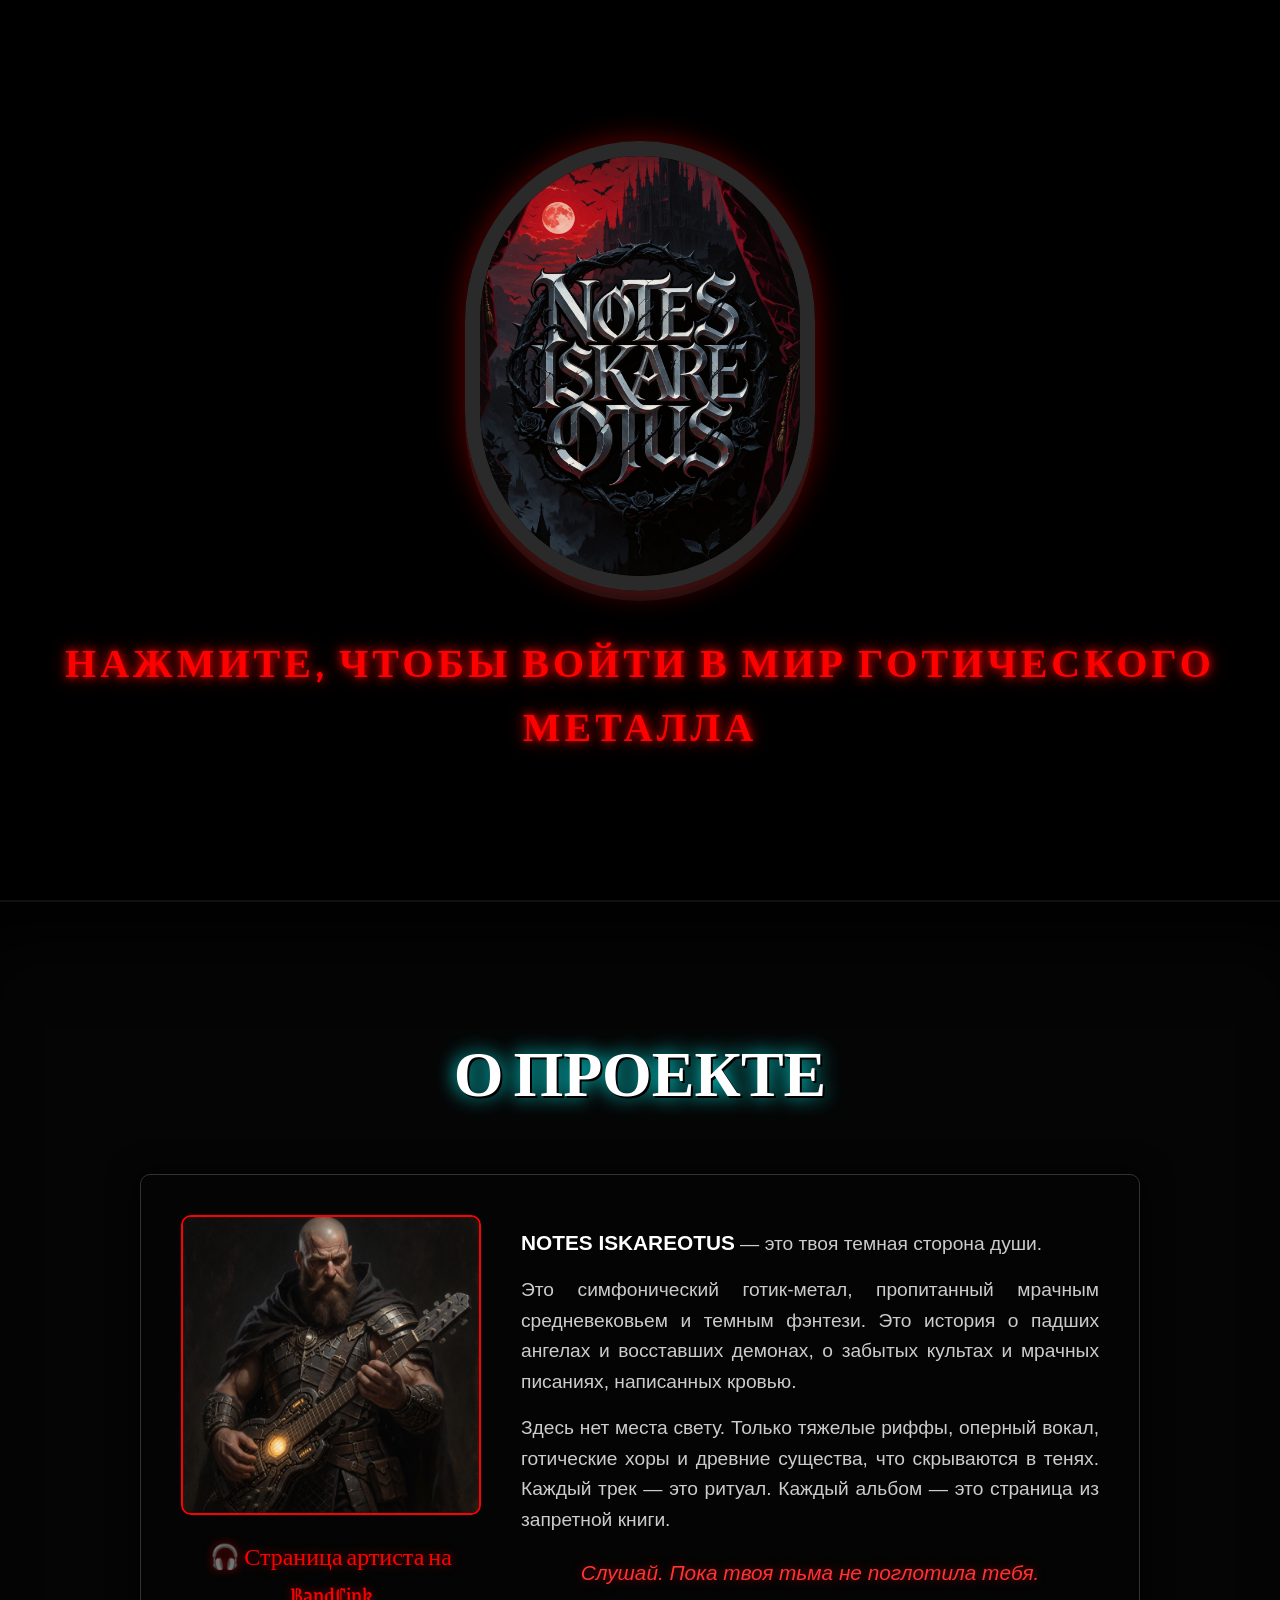
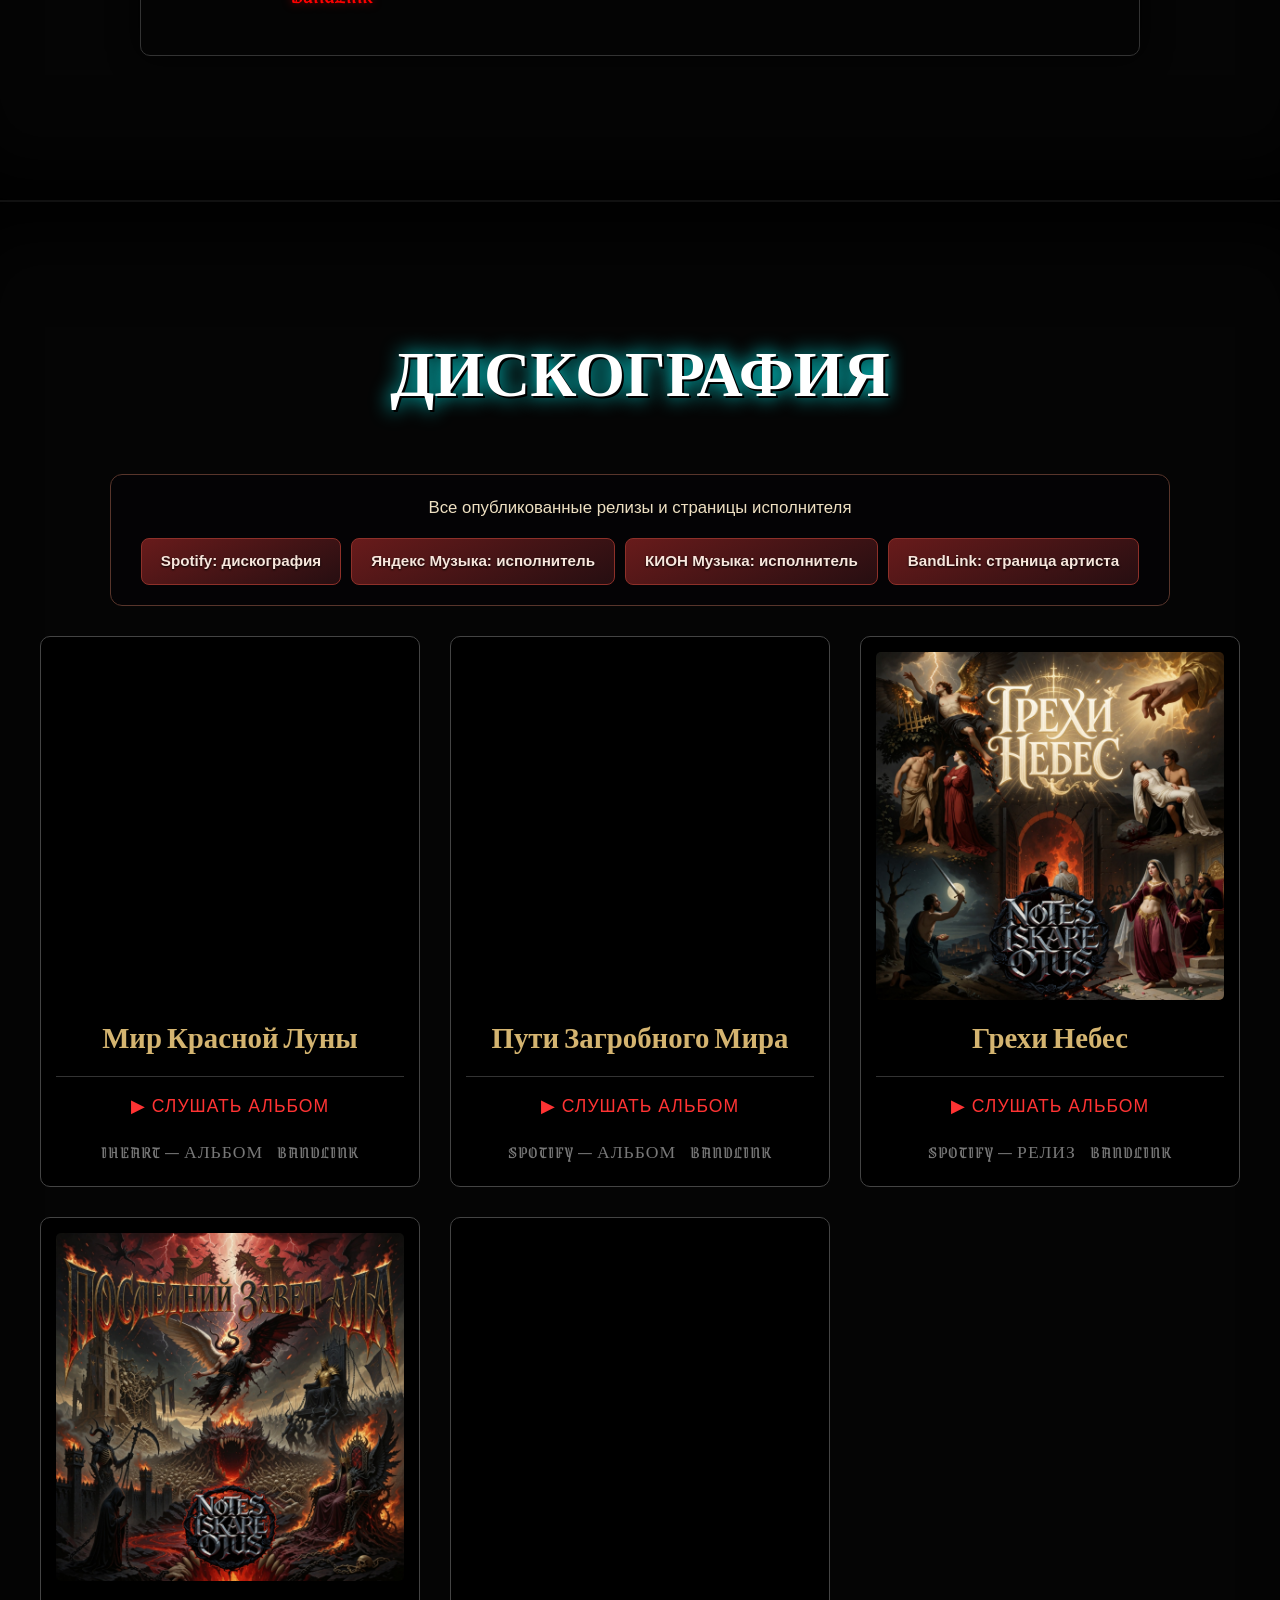
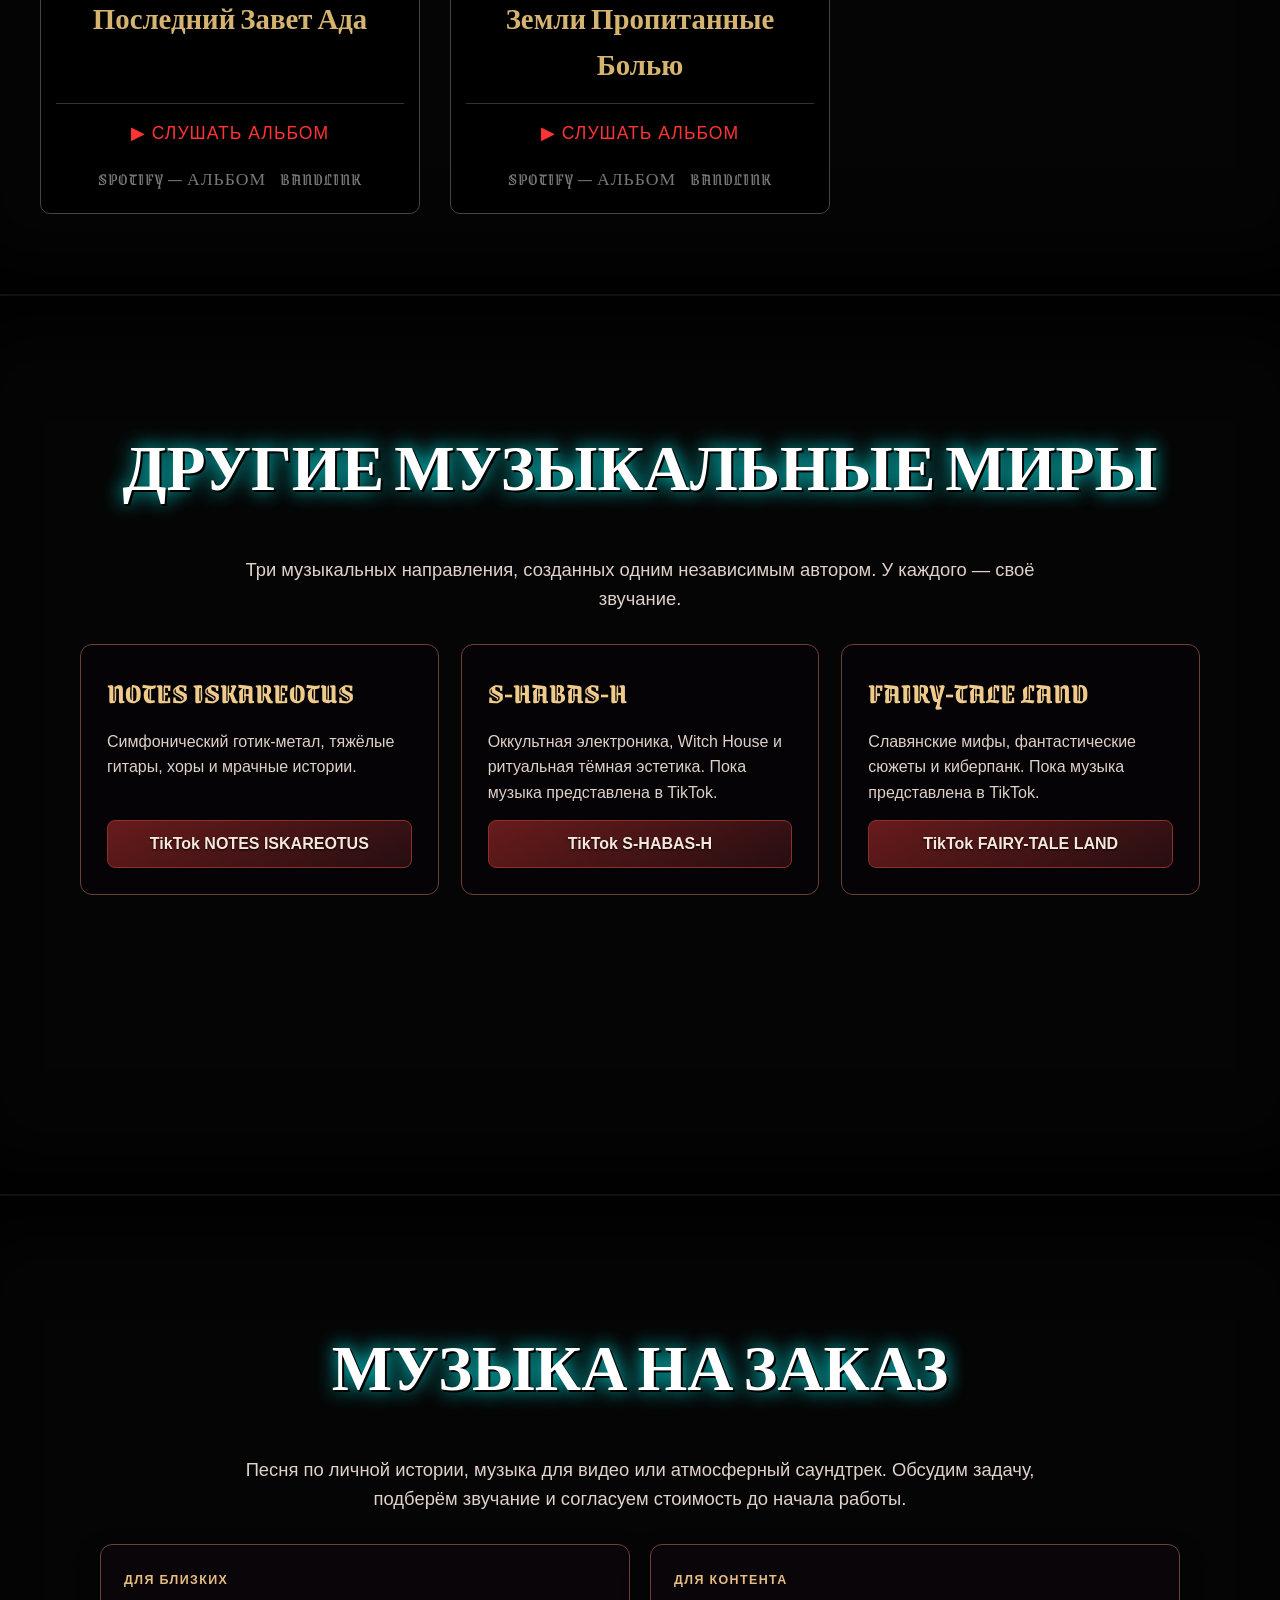
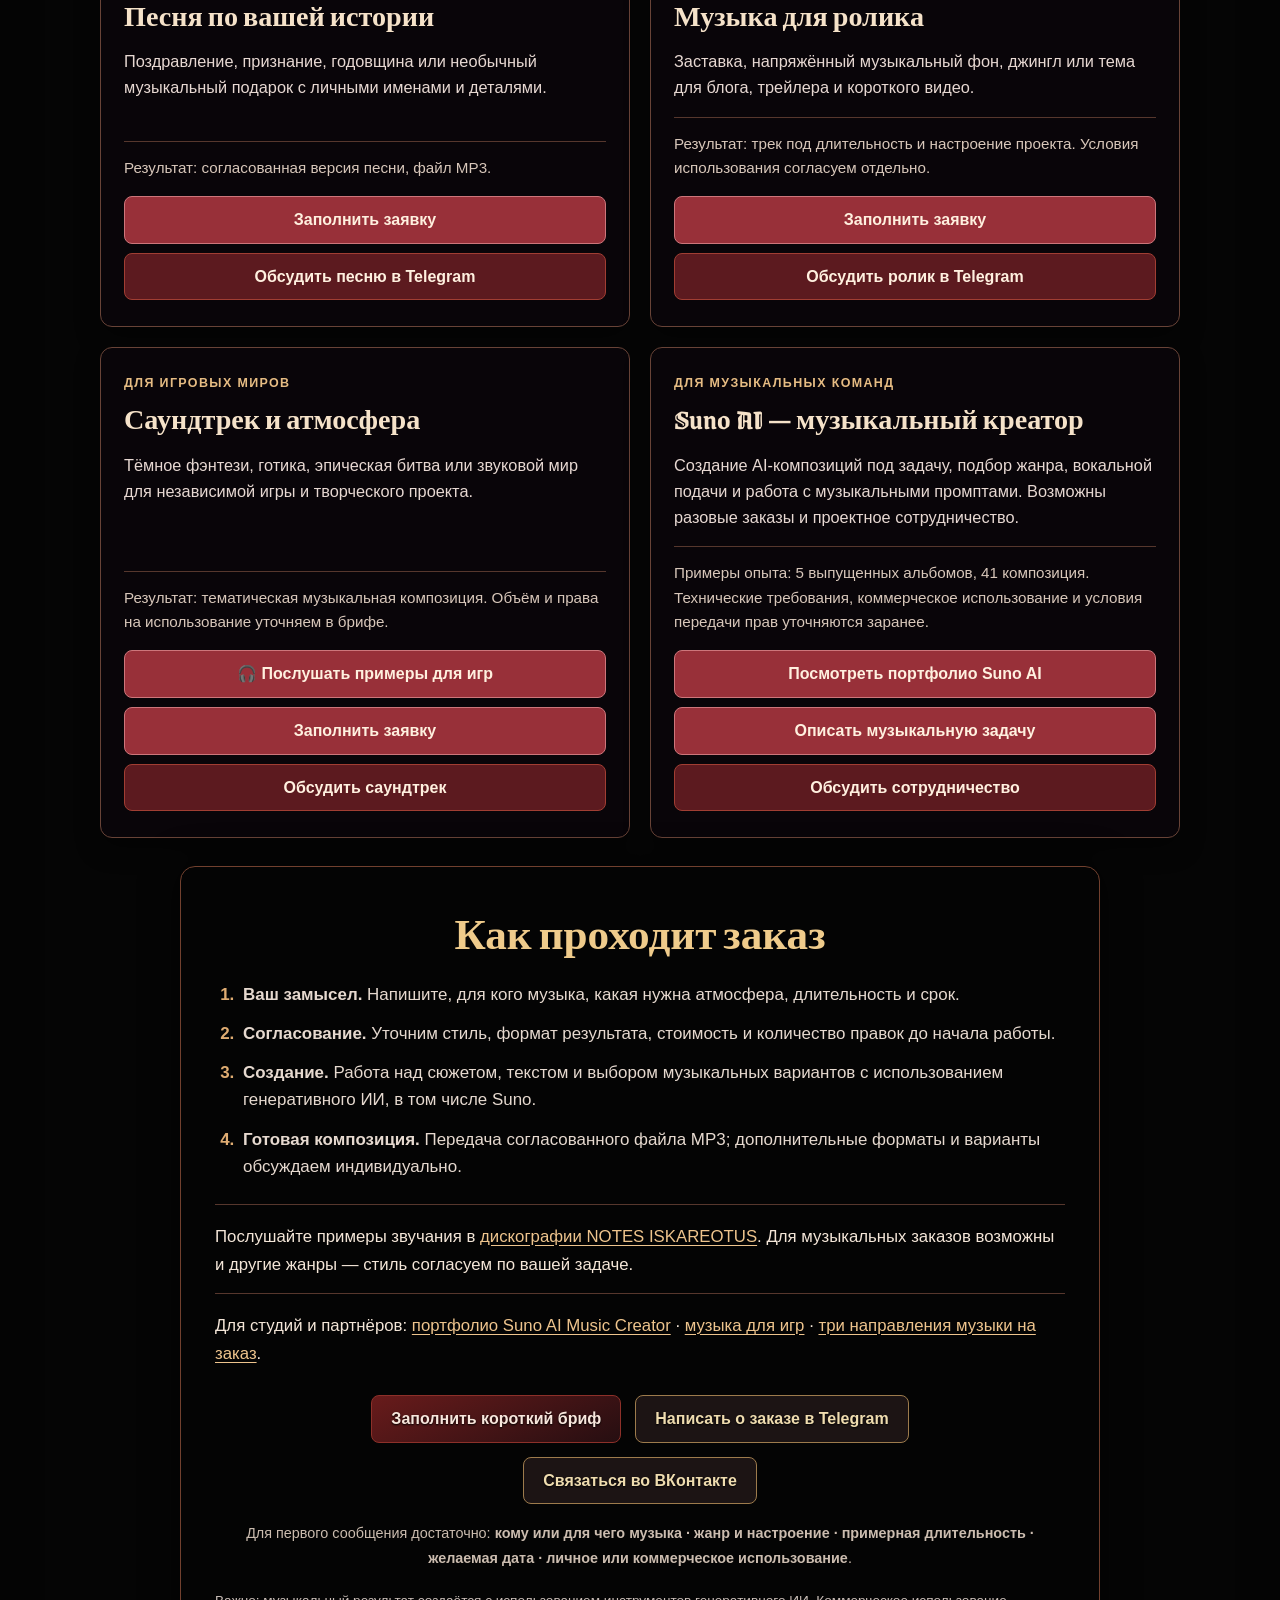
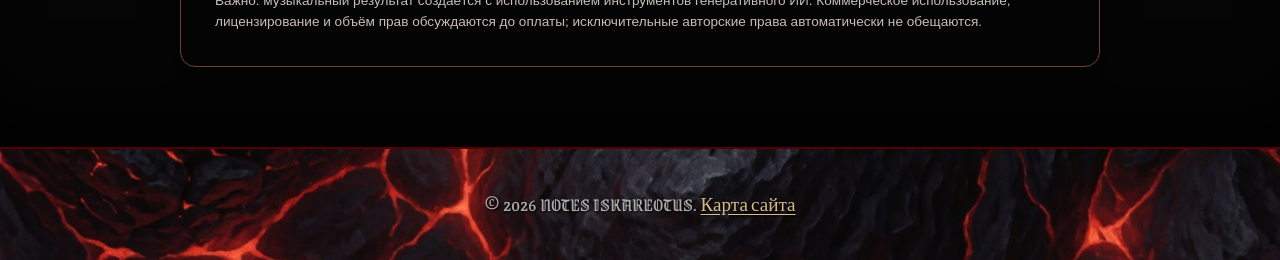
==== commit 96fb9374: "Link new commercial demos from existing order section" ====
--- a/index.html
+++ b/index.html
@@ -242,7 +242,7 @@
                 <li><strong>Готовая композиция.</strong> Передача согласованного файла MP3; дополнительные форматы и варианты обсуждаем индивидуально.</li>
             </ol>
             <p class="order-proof">Послушайте примеры звучания в <a href="#music">дискографии NOTES ISKAREOTUS</a>. Для музыкальных заказов возможны и другие жанры — стиль согласуем по вашей задаче.</p>
-            <p class="order-proof">Для студий и партнёров: <a href="suno-portfolio.html">портфолио Suno AI Music Creator</a> · <a href="music-for-games.html">музыка для игр</a>.</p>
+            <p class="order-proof">Для студий и партнёров: <a href="suno-portfolio.html">портфолио Suno AI Music Creator</a> · <a href="music-for-games.html">музыка для игр</a> · <a href="commercial-demos.html">три направления музыки на заказ</a>.</p>
             <div class="hero-actions">
                 <a class="primary-cta" href="zakaz-muzyki.html">Заполнить короткий бриф</a>
                 <a class="secondary-cta" href="https://t.me/Wechernihuter" target="_blank" rel="noopener noreferrer">Написать о заказе в Telegram</a>
--- a/css/style.css
+++ b/css/style.css
@@ -710,3 +710,7 @@
 .order-offer a + a{margin-top:9px;}
 .order-offer a.brief-link{background:#983039;border-color:#cd767b;}
 .order-offer a.brief-link:hover,.order-offer a.brief-link:focus-visible{background:#bc3b49;}
+
+/* FOUR_OFFER_GRID: B2B Suno and consumer services */
+@media (min-width:931px){.order-offers{grid-template-columns:repeat(2,minmax(0,1fr));max-width:1080px;}}
+footer a[href="sitemap.xml"]{color:#d9bb89;text-underline-offset:3px;}
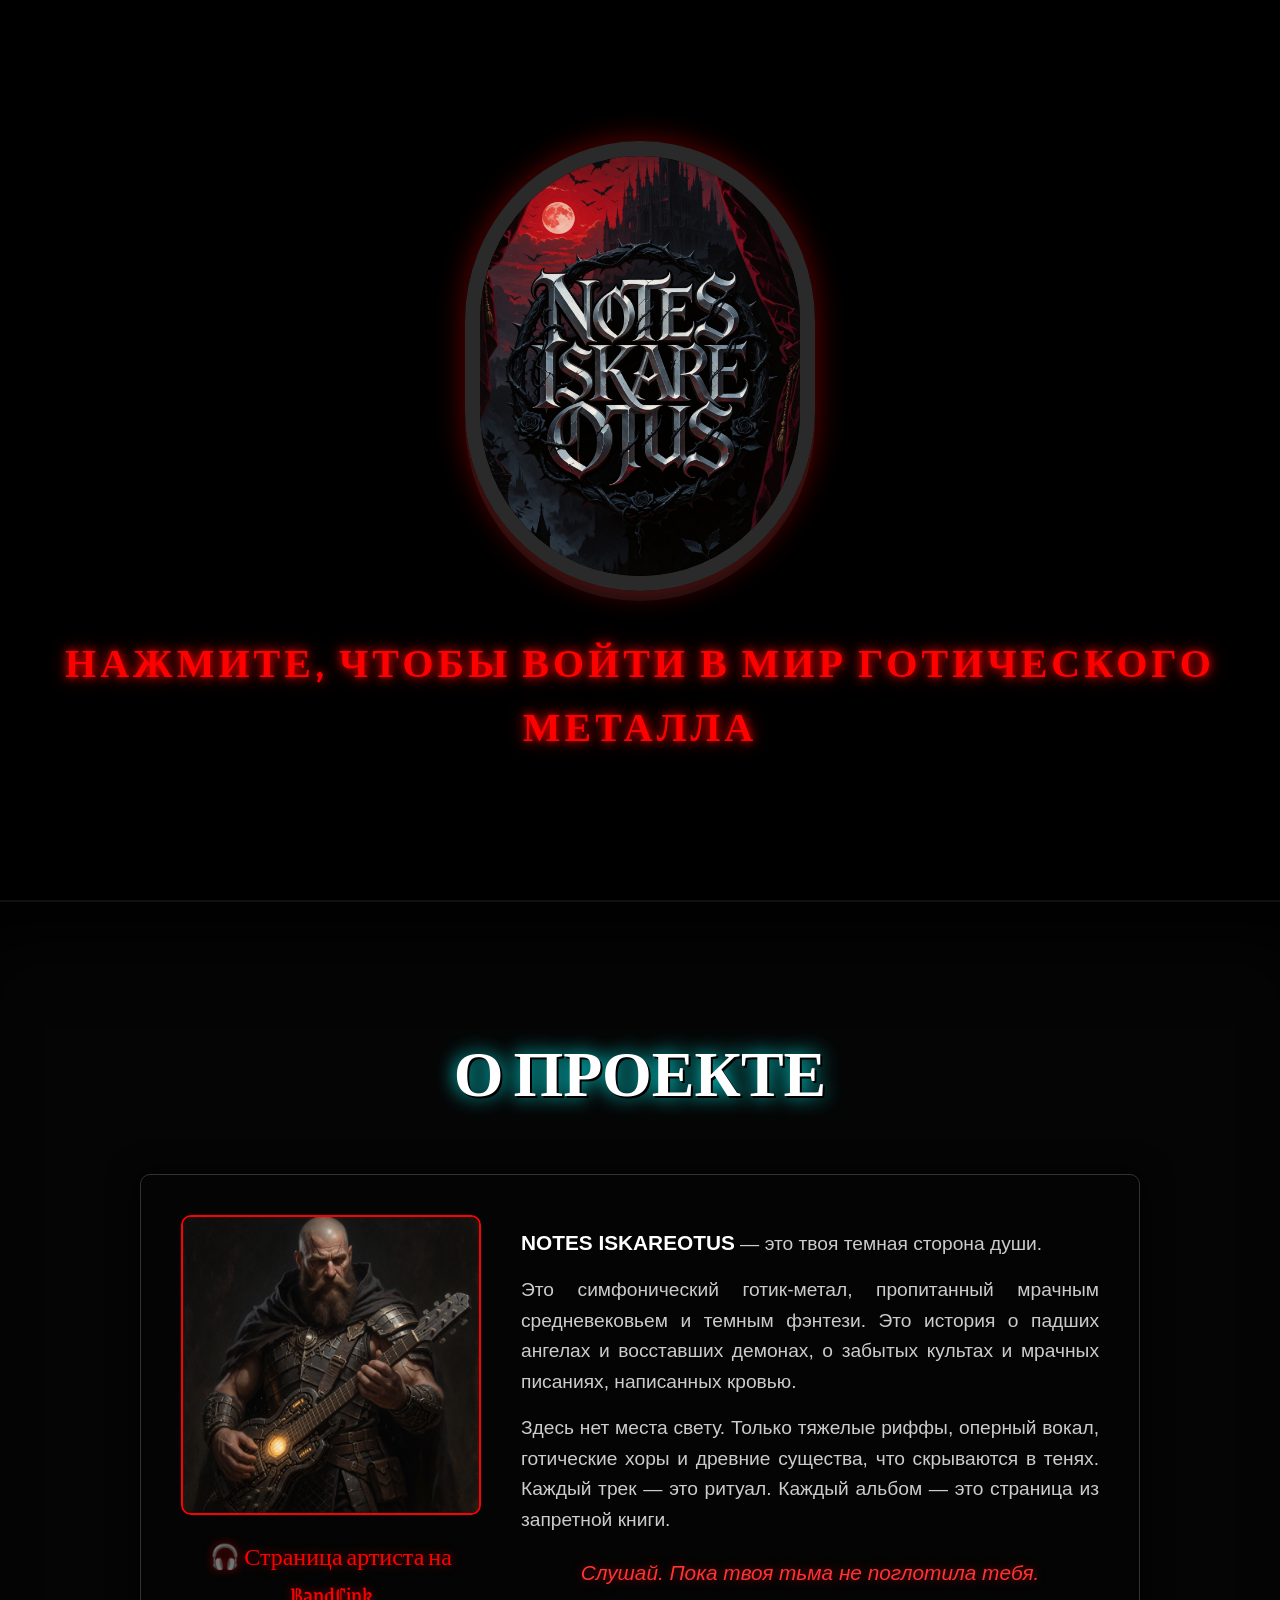
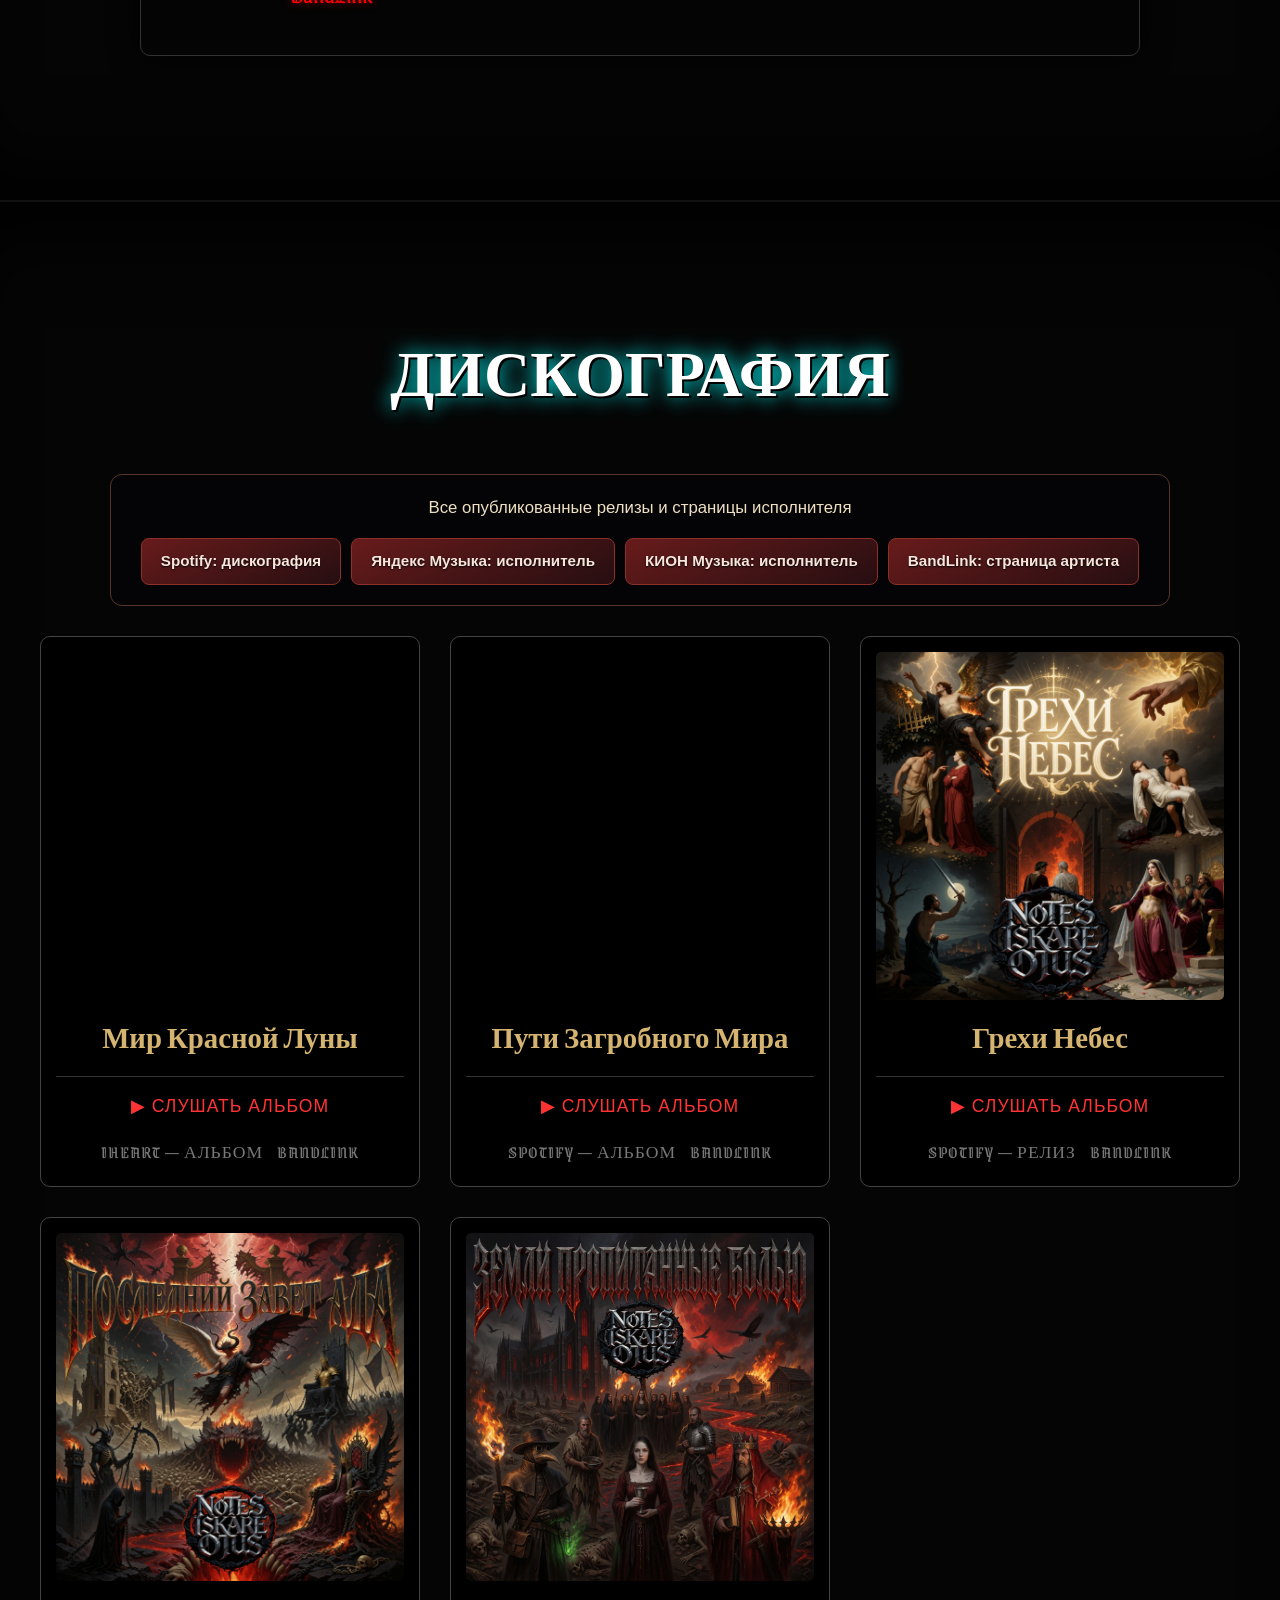
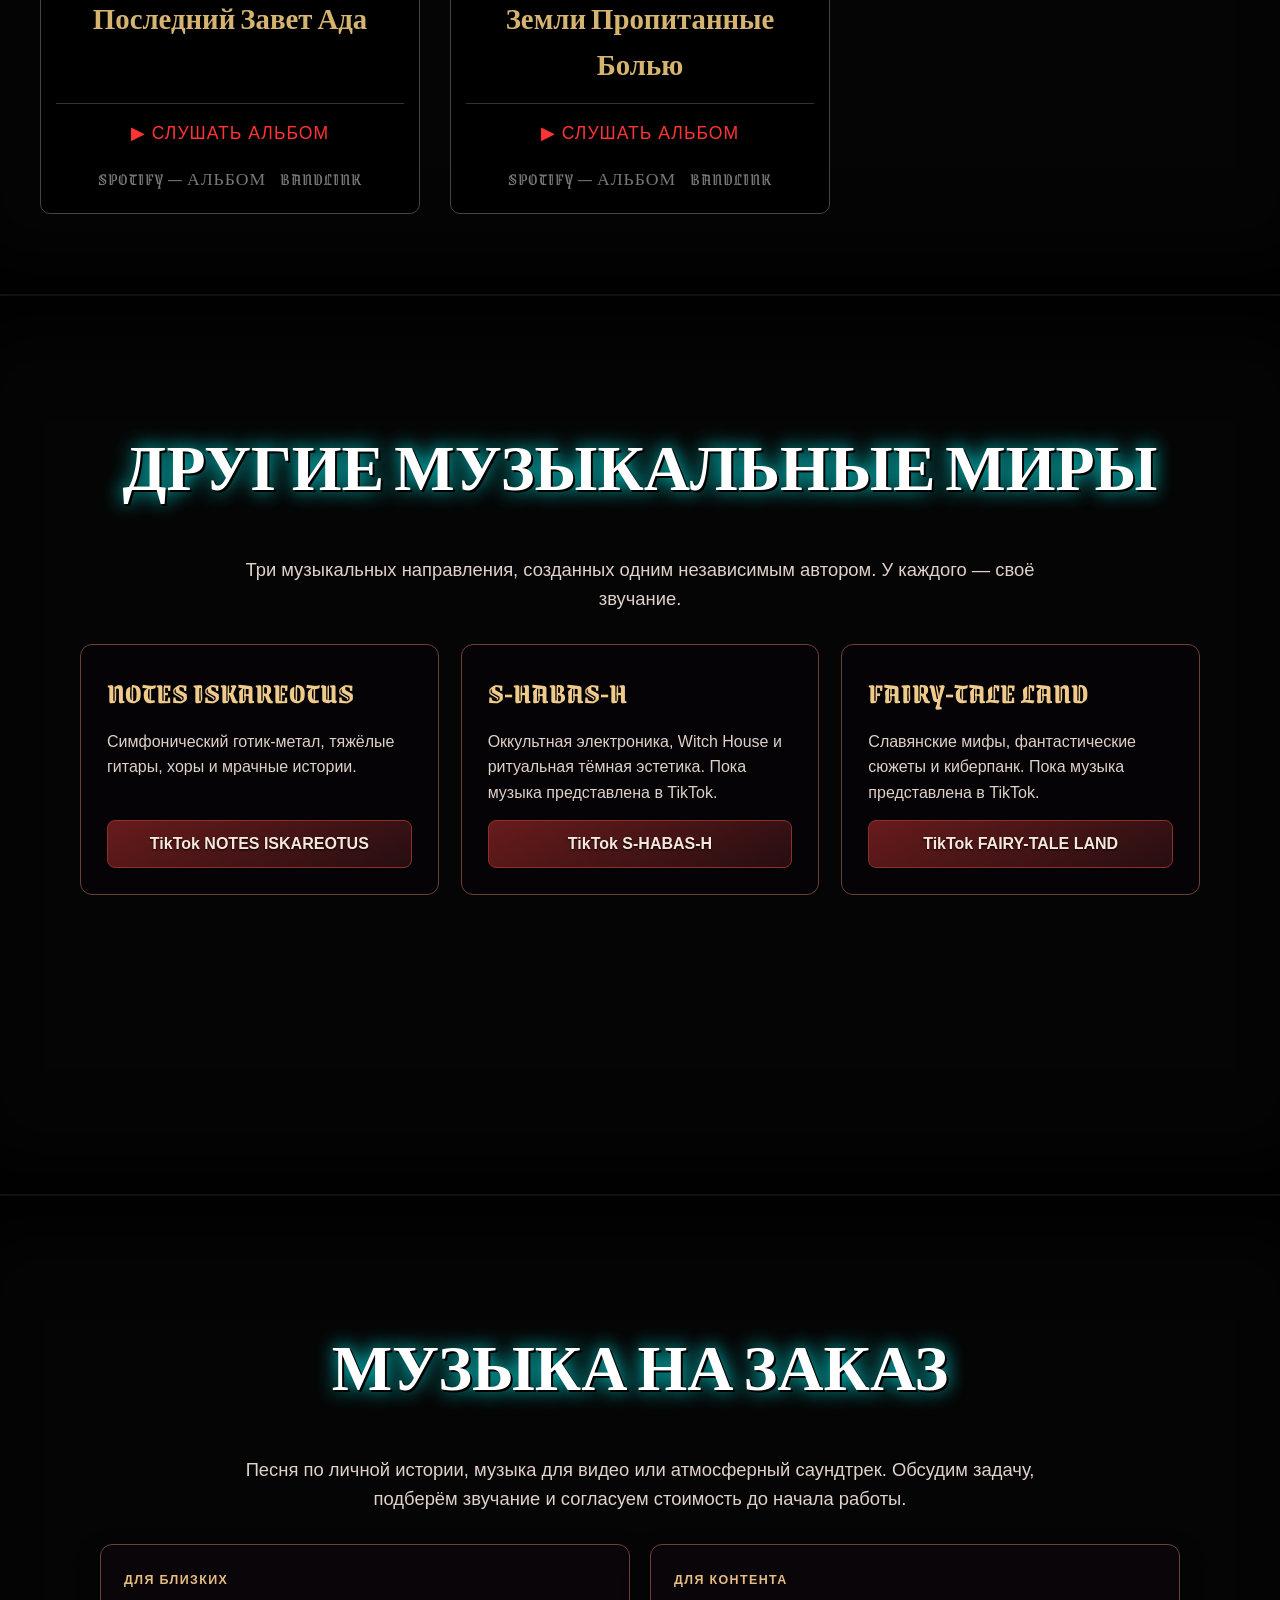
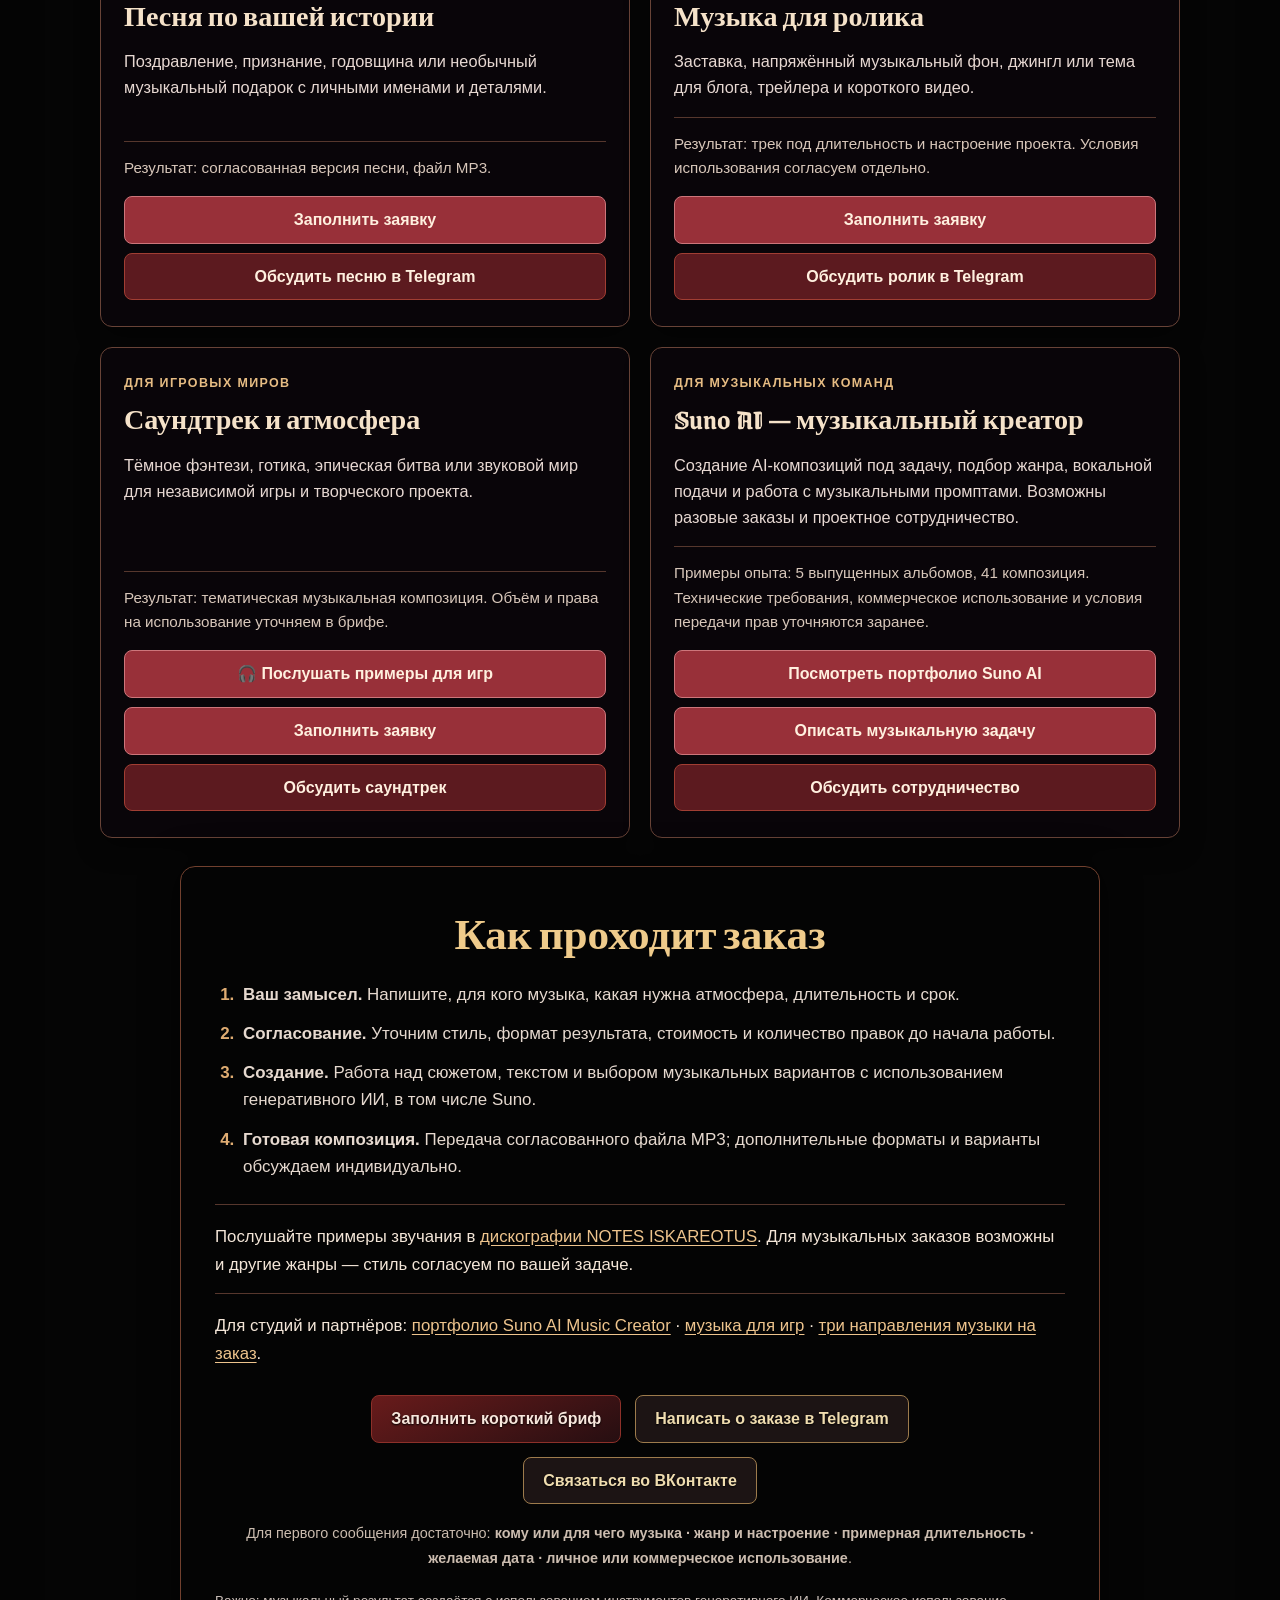
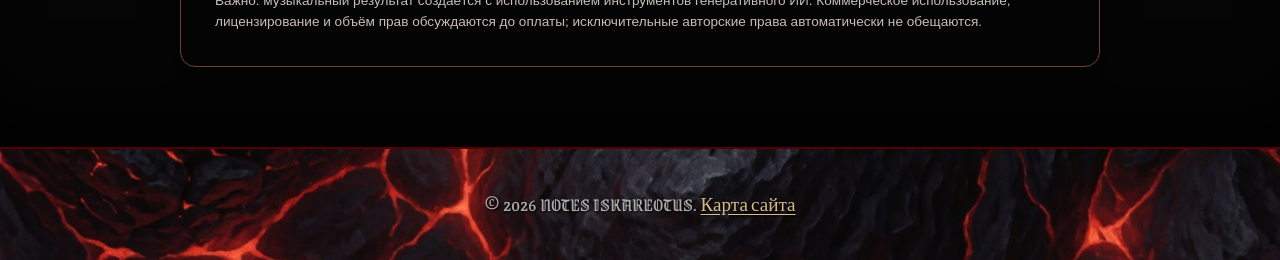
==== commit 6ed6755e: "Add Bing Webmaster Tools verification meta tag for NOTES ISKAREOTUS" ====
--- a/index.html
+++ b/index.html
@@ -3,6 +3,8 @@
 <head>
     <meta charset="UTF-8">
     <meta name="viewport" content="width=device-width, initial-scale=1.0">
+    <meta name="msvalidate.01" content="BDC051BB489FD8631C61DF333D90BCCA">
+    <meta name="google-site-verification" content="Qr3pOp4AEh4uGqpzGjLwLFsWjzuEXOeBBRC4QOm9H2o">
     <title>NOTES ISKAREOTUS — официальный музыкальный сайт</title>
     <meta name="description" content="NOTES ISKAREOTUS — симфонический готик-метал, тёмное фэнтези, пять альбомов и музыка для слушателей.">
     <meta name="theme-color" content="#080506">
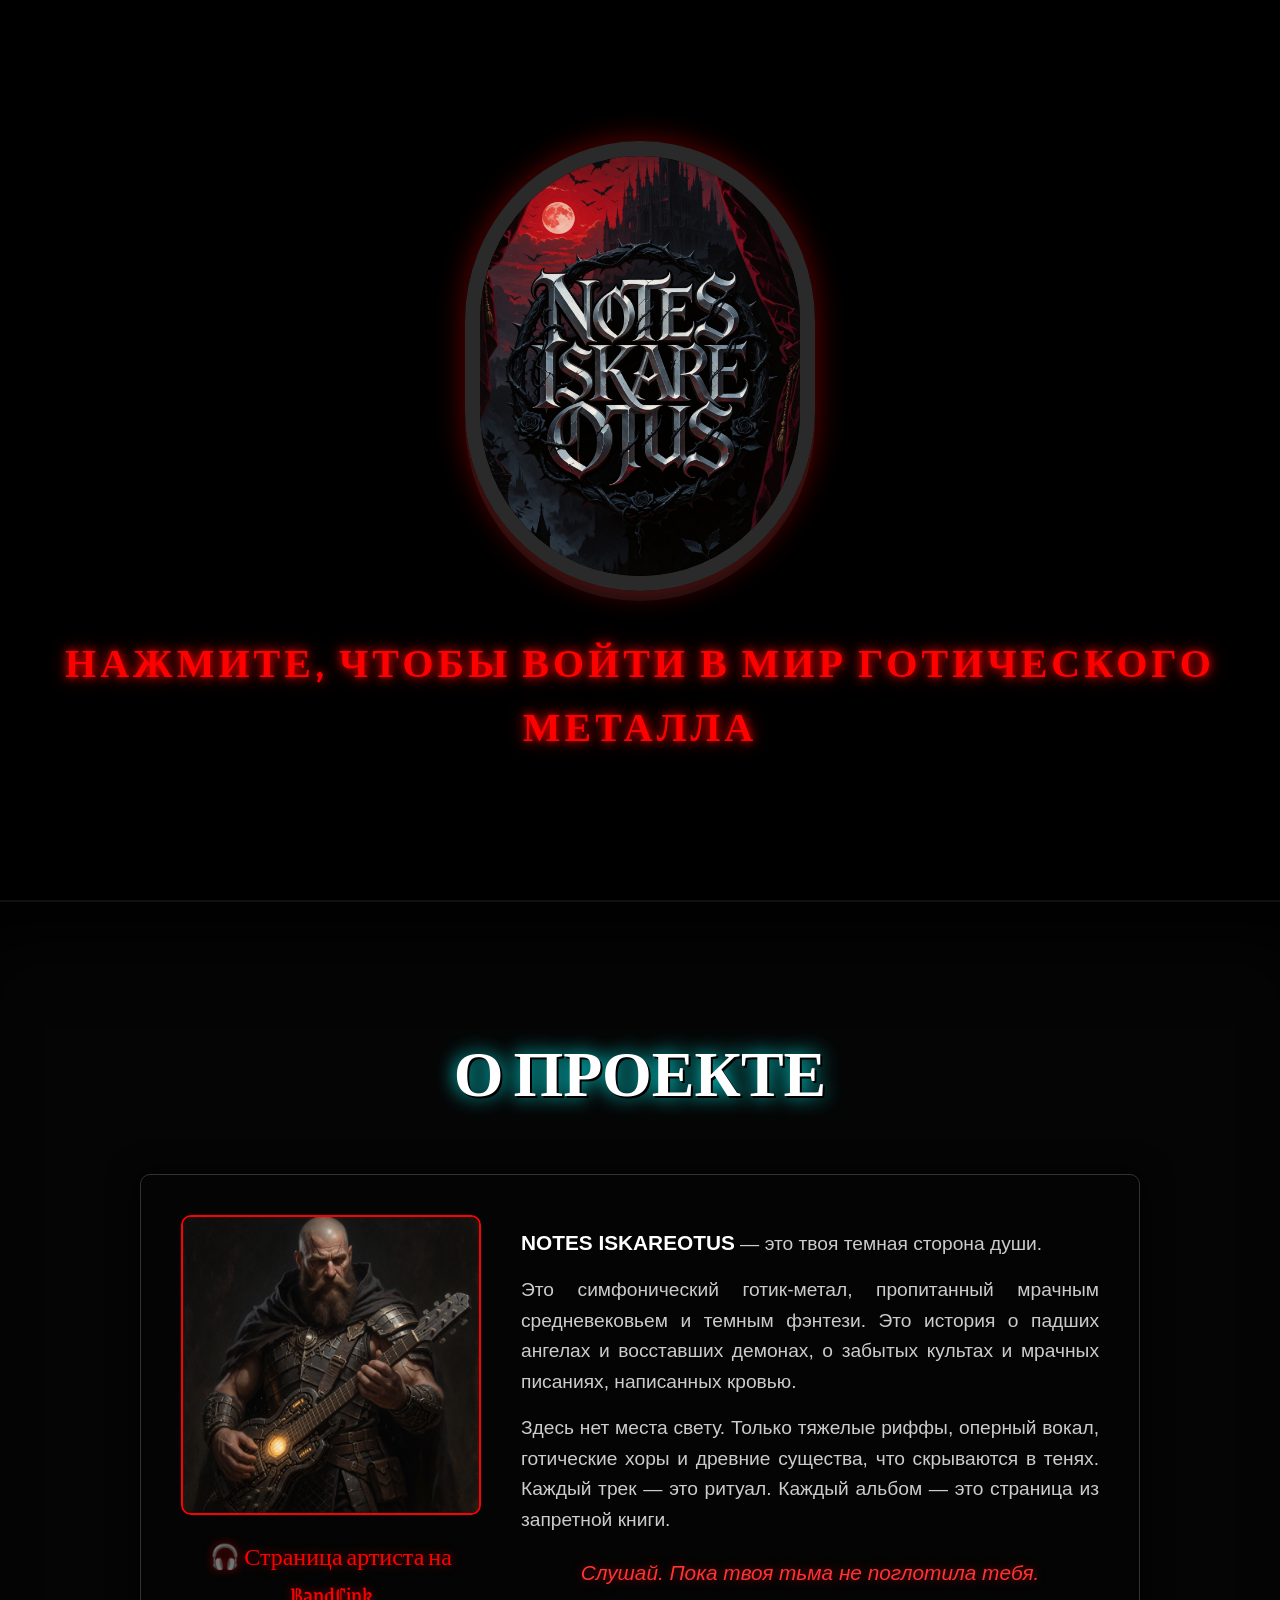
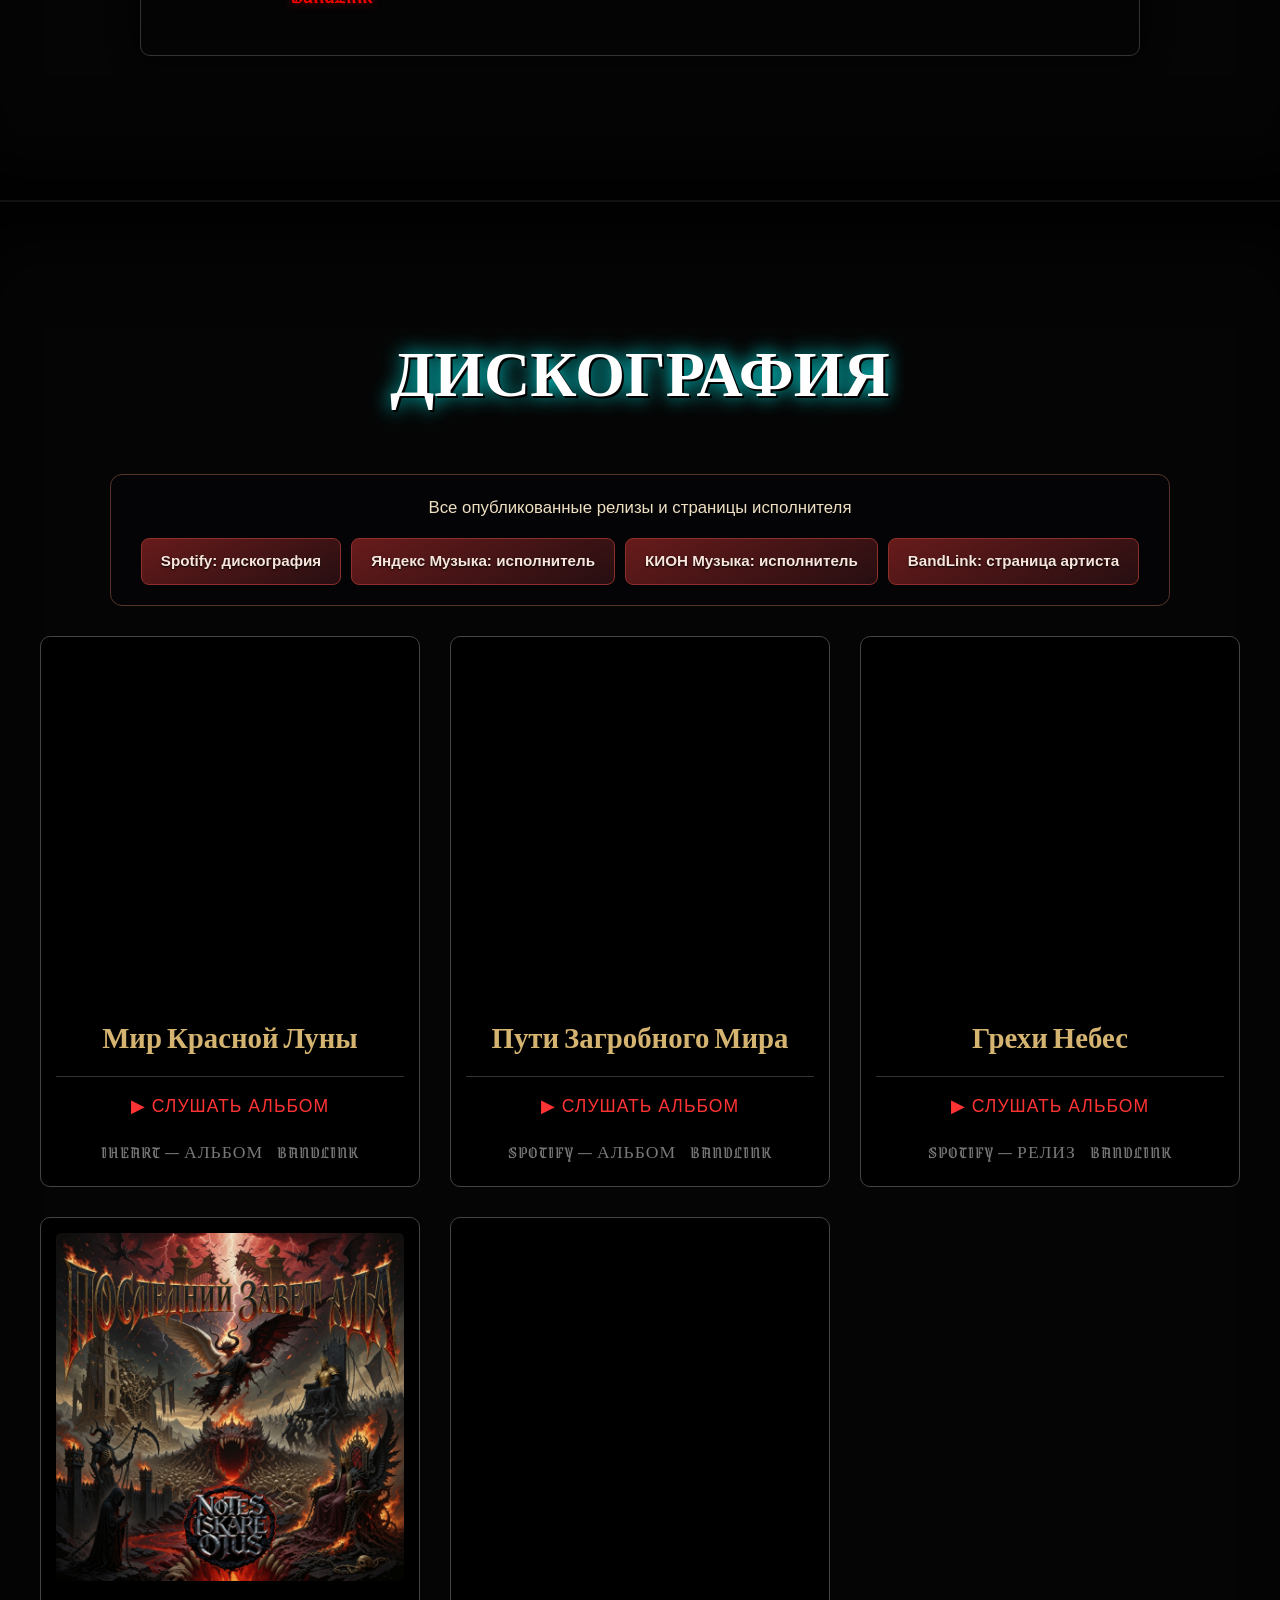
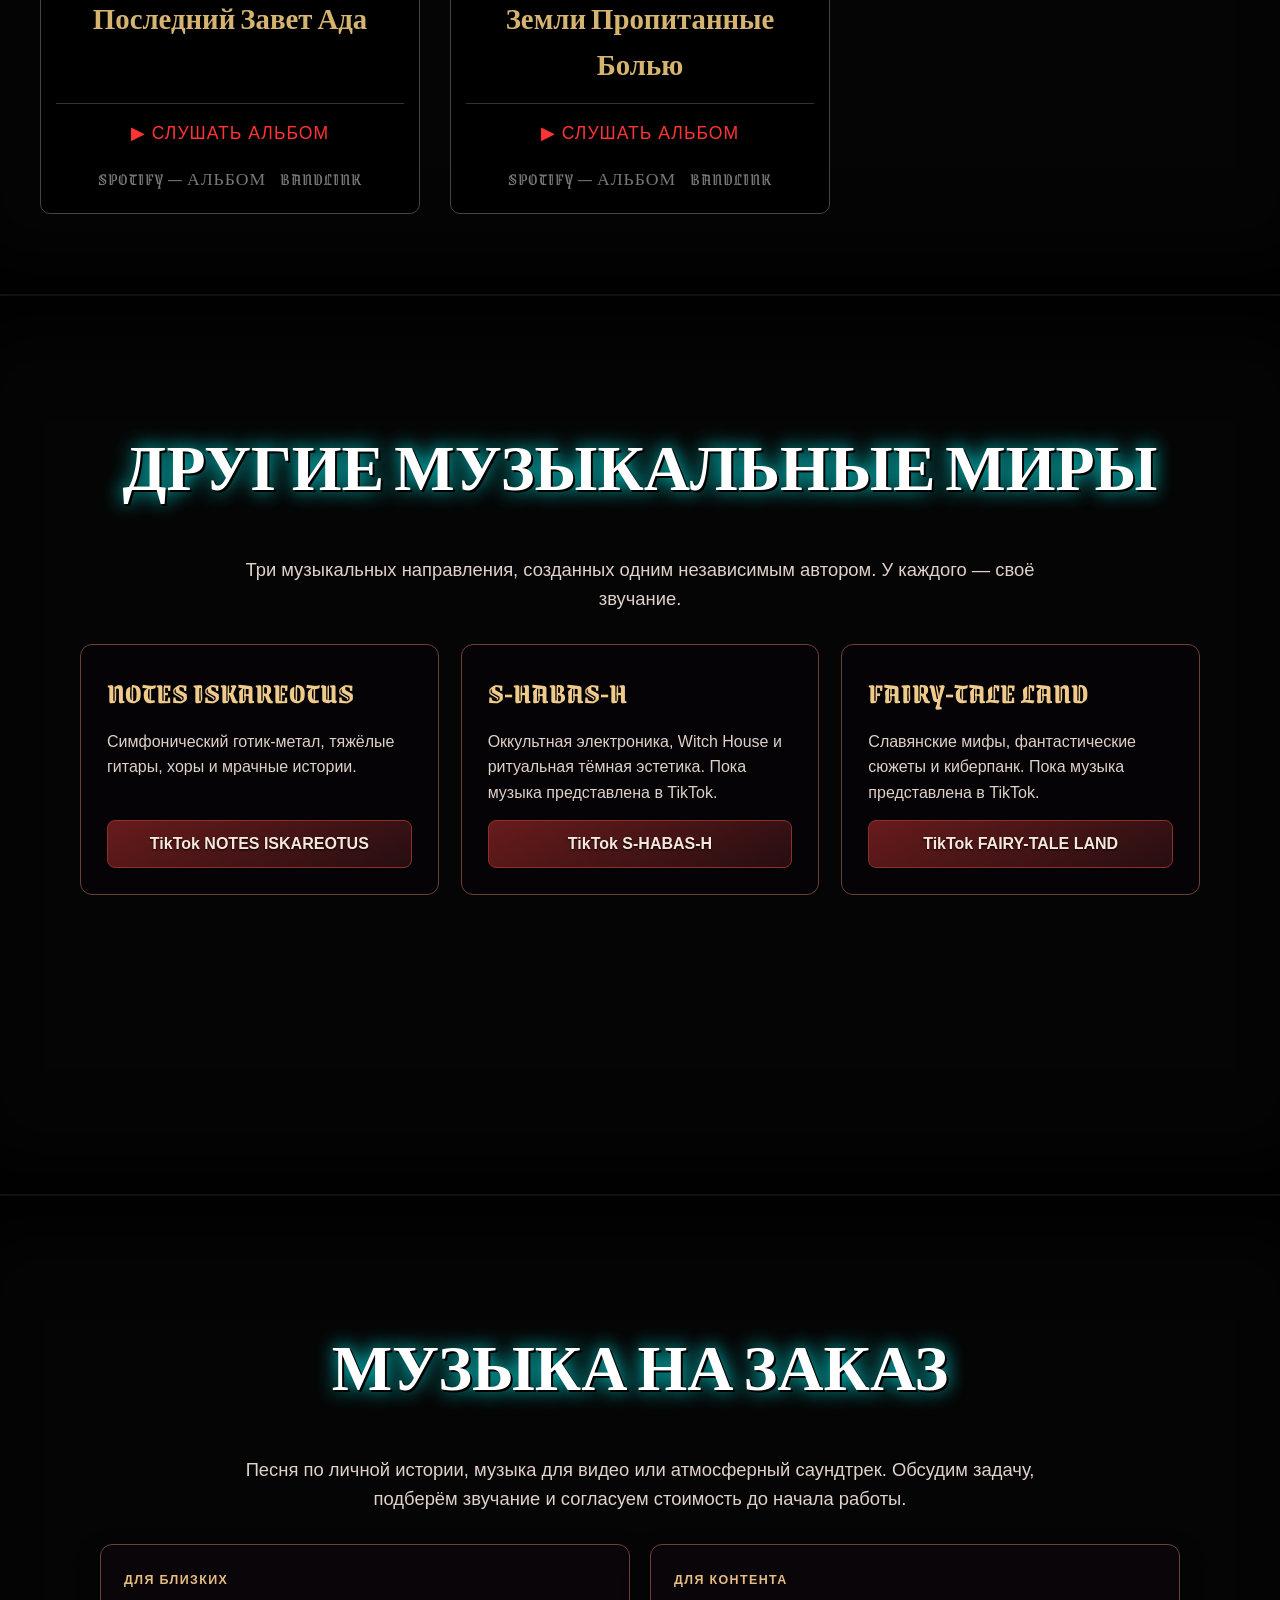
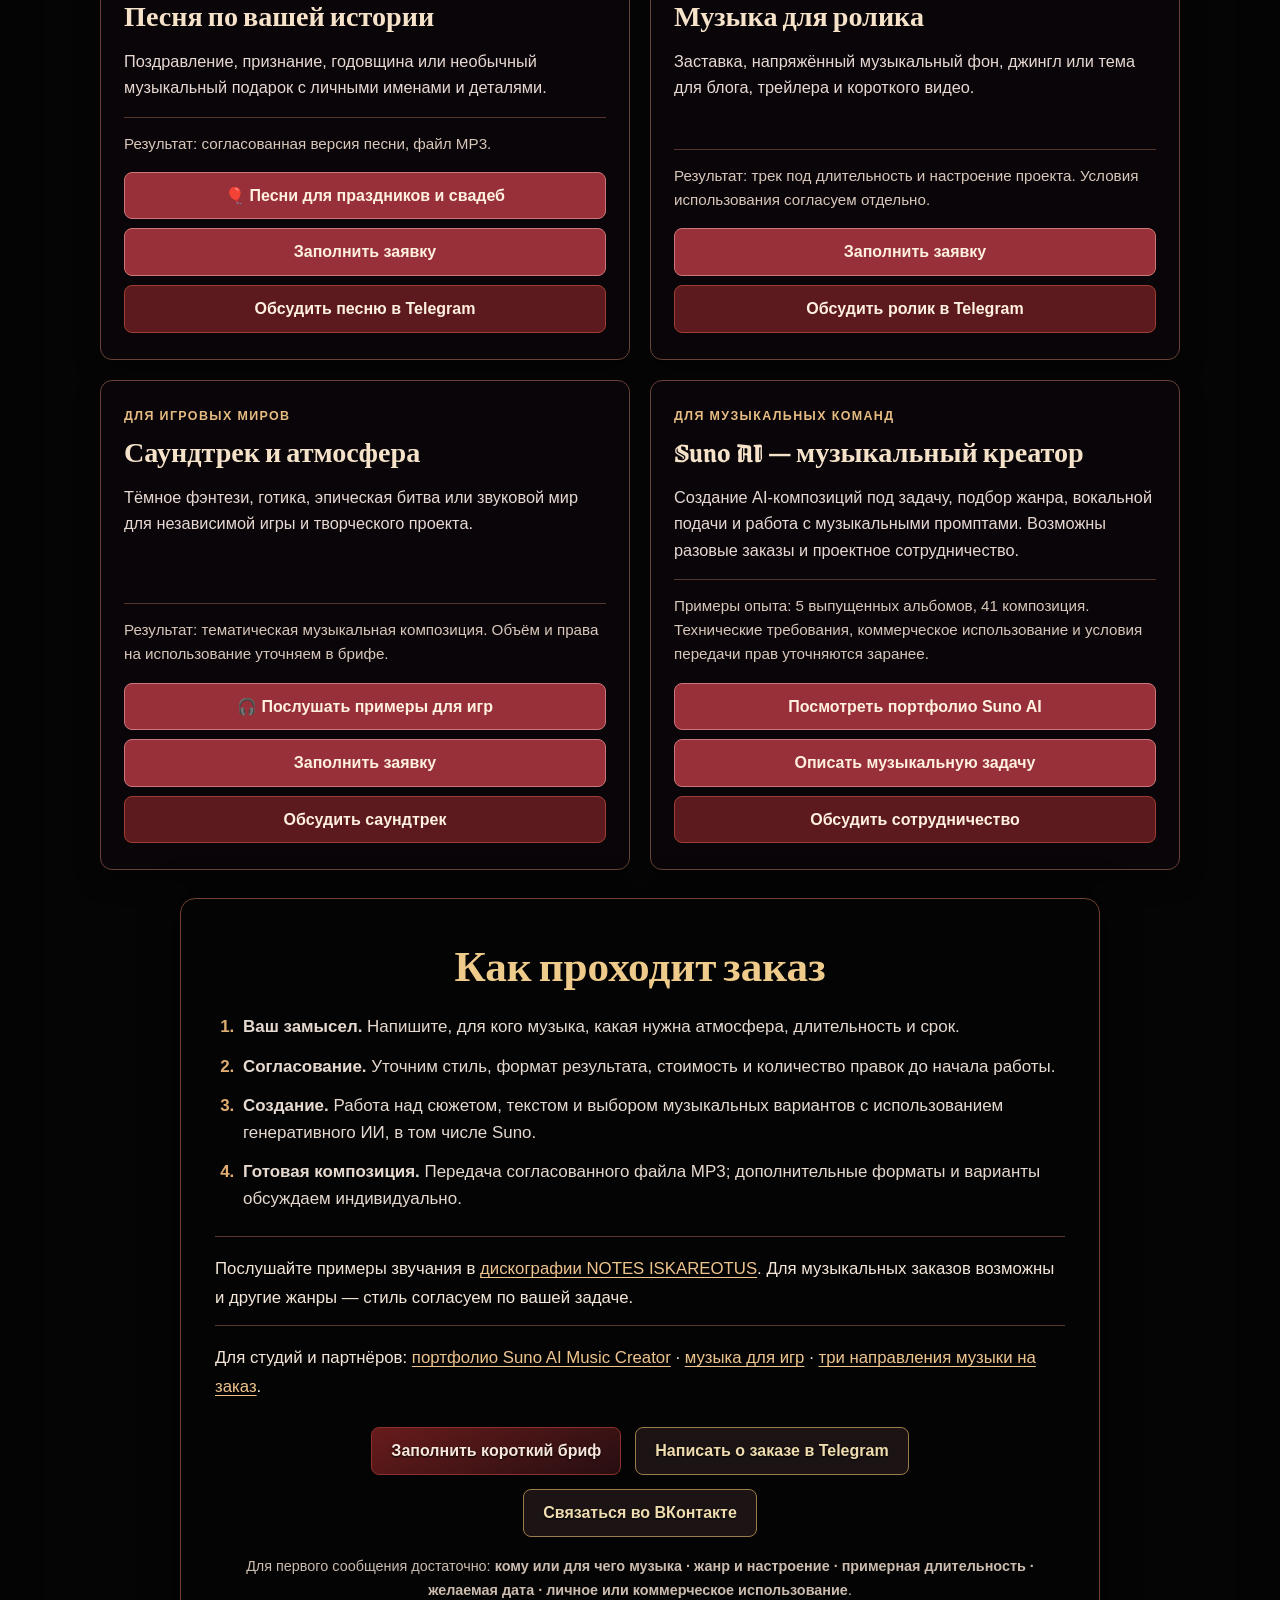
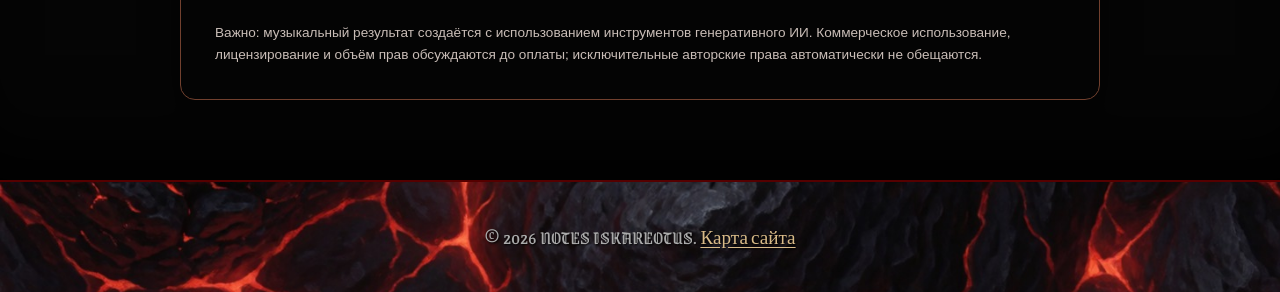
==== commit b1d08b86: "Link events and wedding portfolio: index.html" ====
--- a/index.html
+++ b/index.html
@@ -204,6 +204,7 @@
                 <h3>Песня по вашей истории</h3>
                 <p>Поздравление, признание, годовщина или необычный музыкальный подарок с личными именами и деталями.</p>
                 <p class="order-offer-result">Результат: согласованная версия песни, файл MP3.</p>
+                <a class="brief-link" href="music-for-events.html">🎈 Песни для праздников и свадеб</a>
                 <a class="brief-link" href="zakaz-muzyki.html?service=personal">Заполнить заявку</a>
                 <a href="https://t.me/Wechernihuter" target="_blank" rel="noopener noreferrer">Обсудить песню в Telegram</a>
             </article>
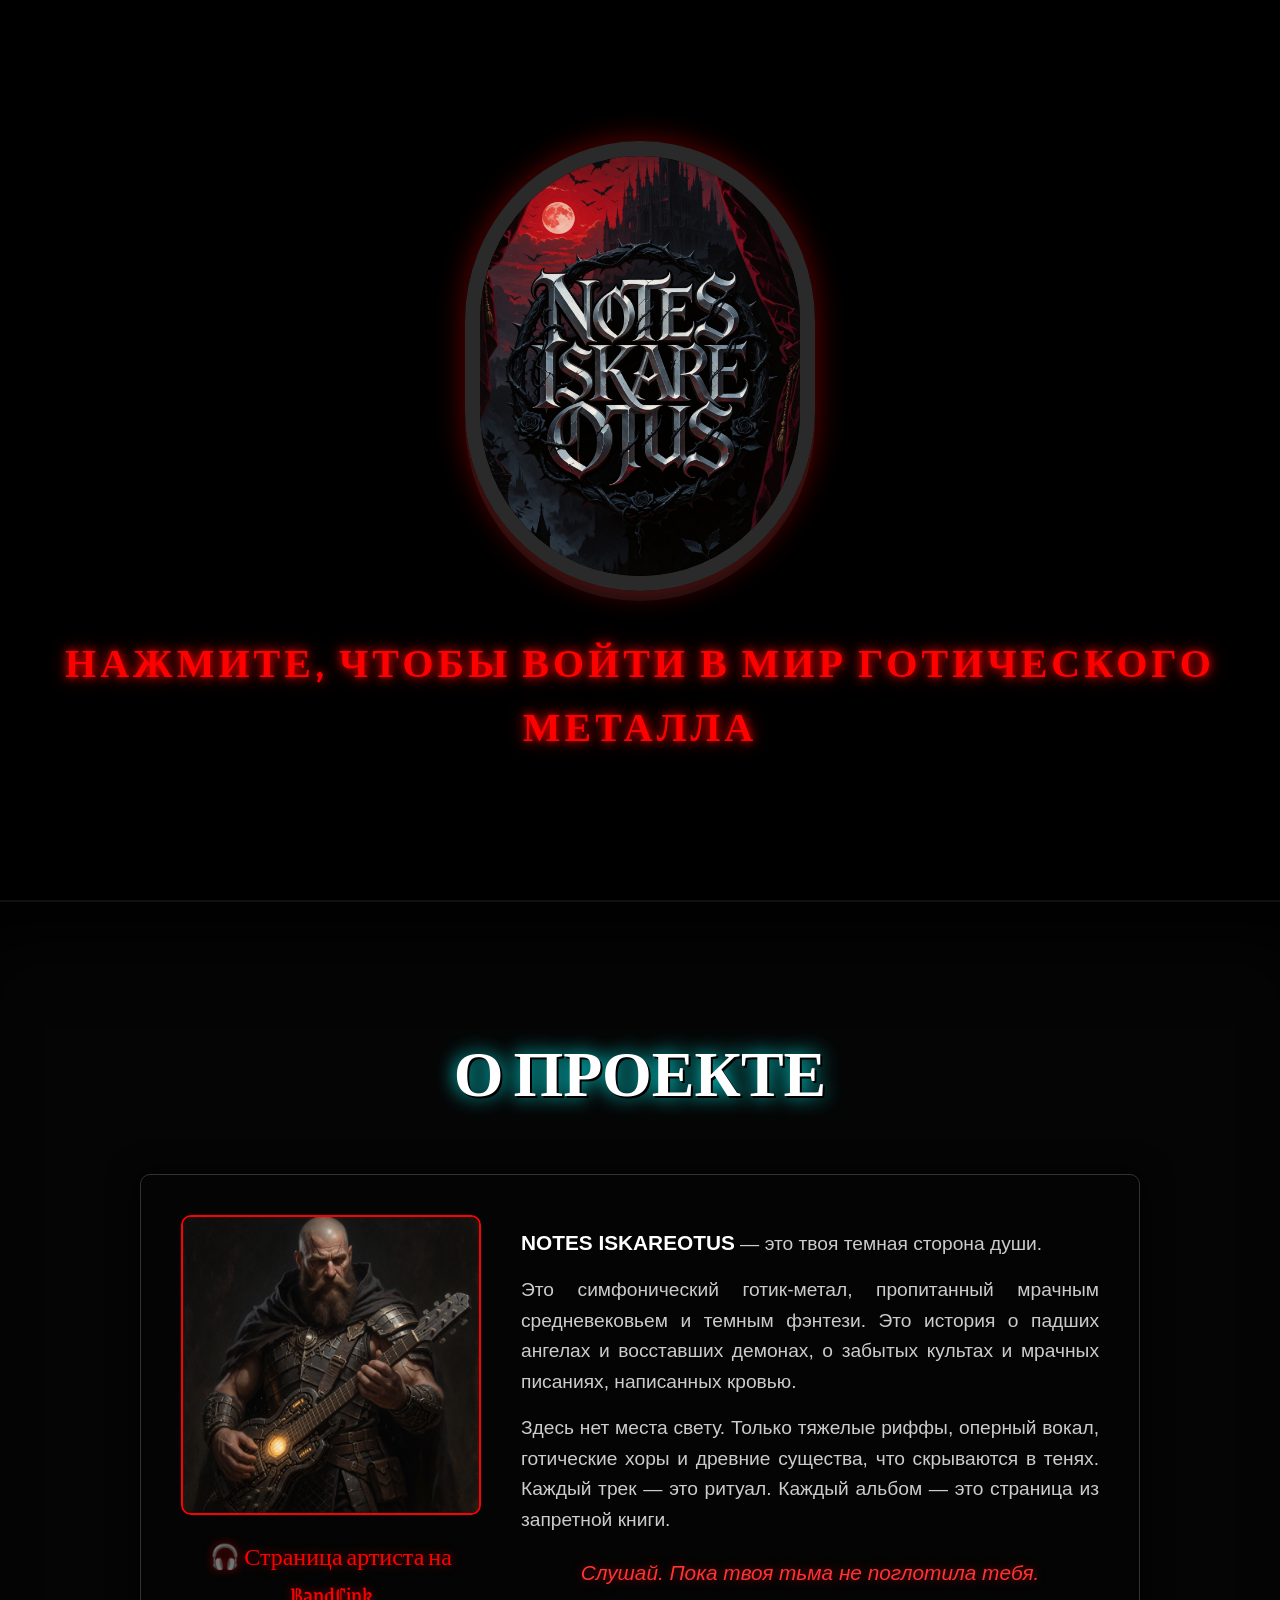
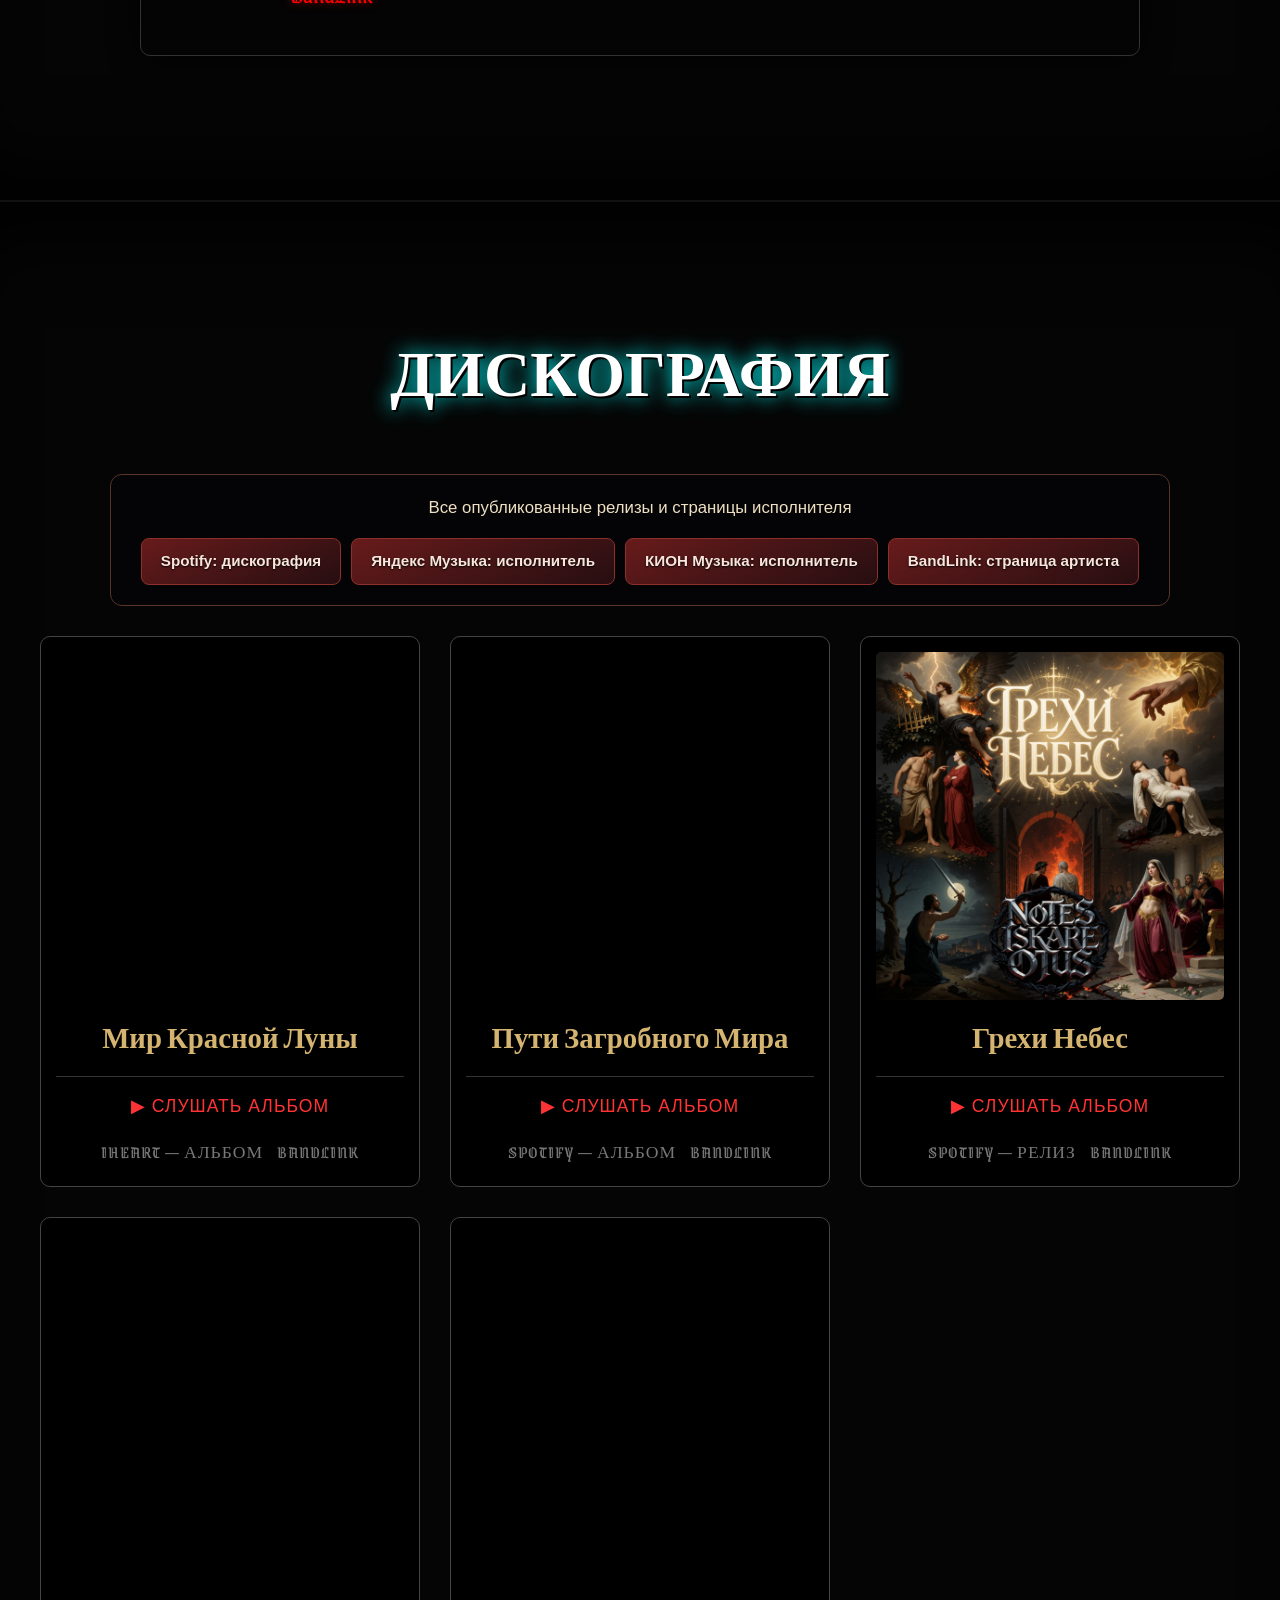
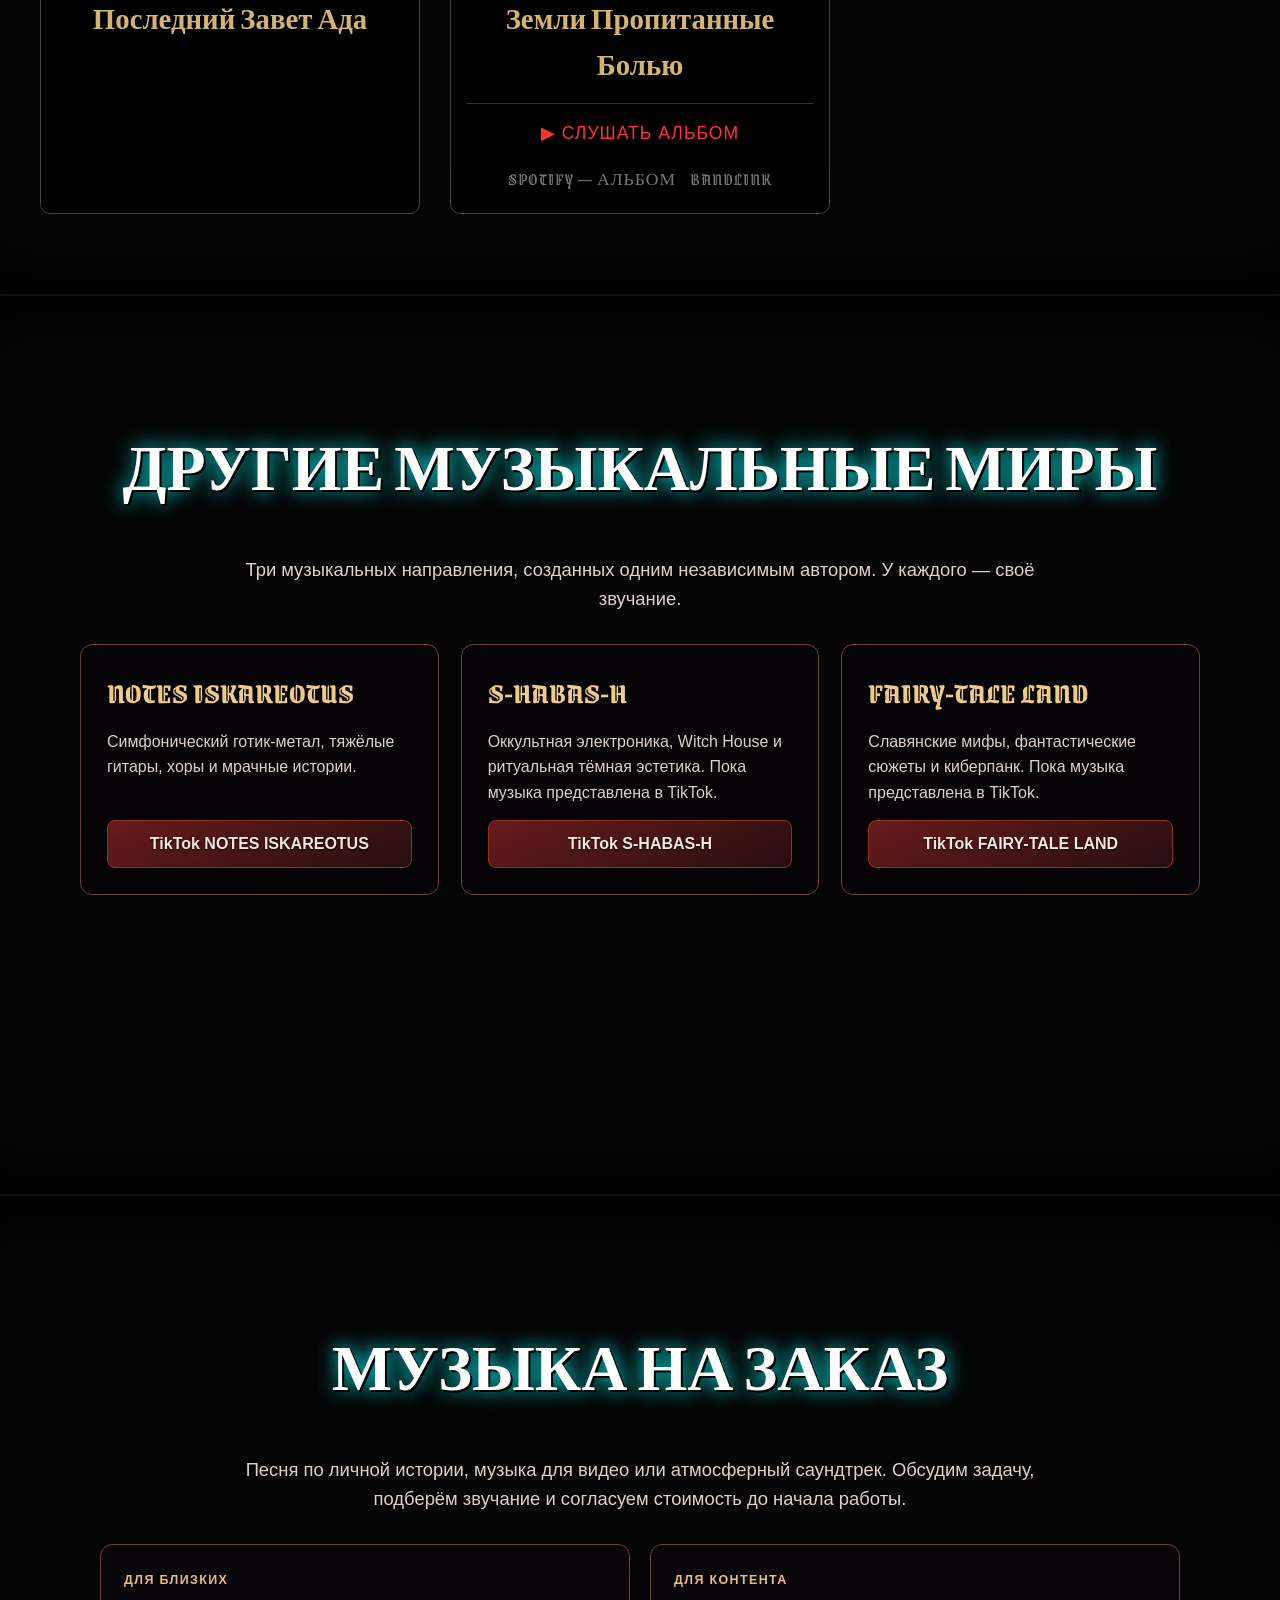
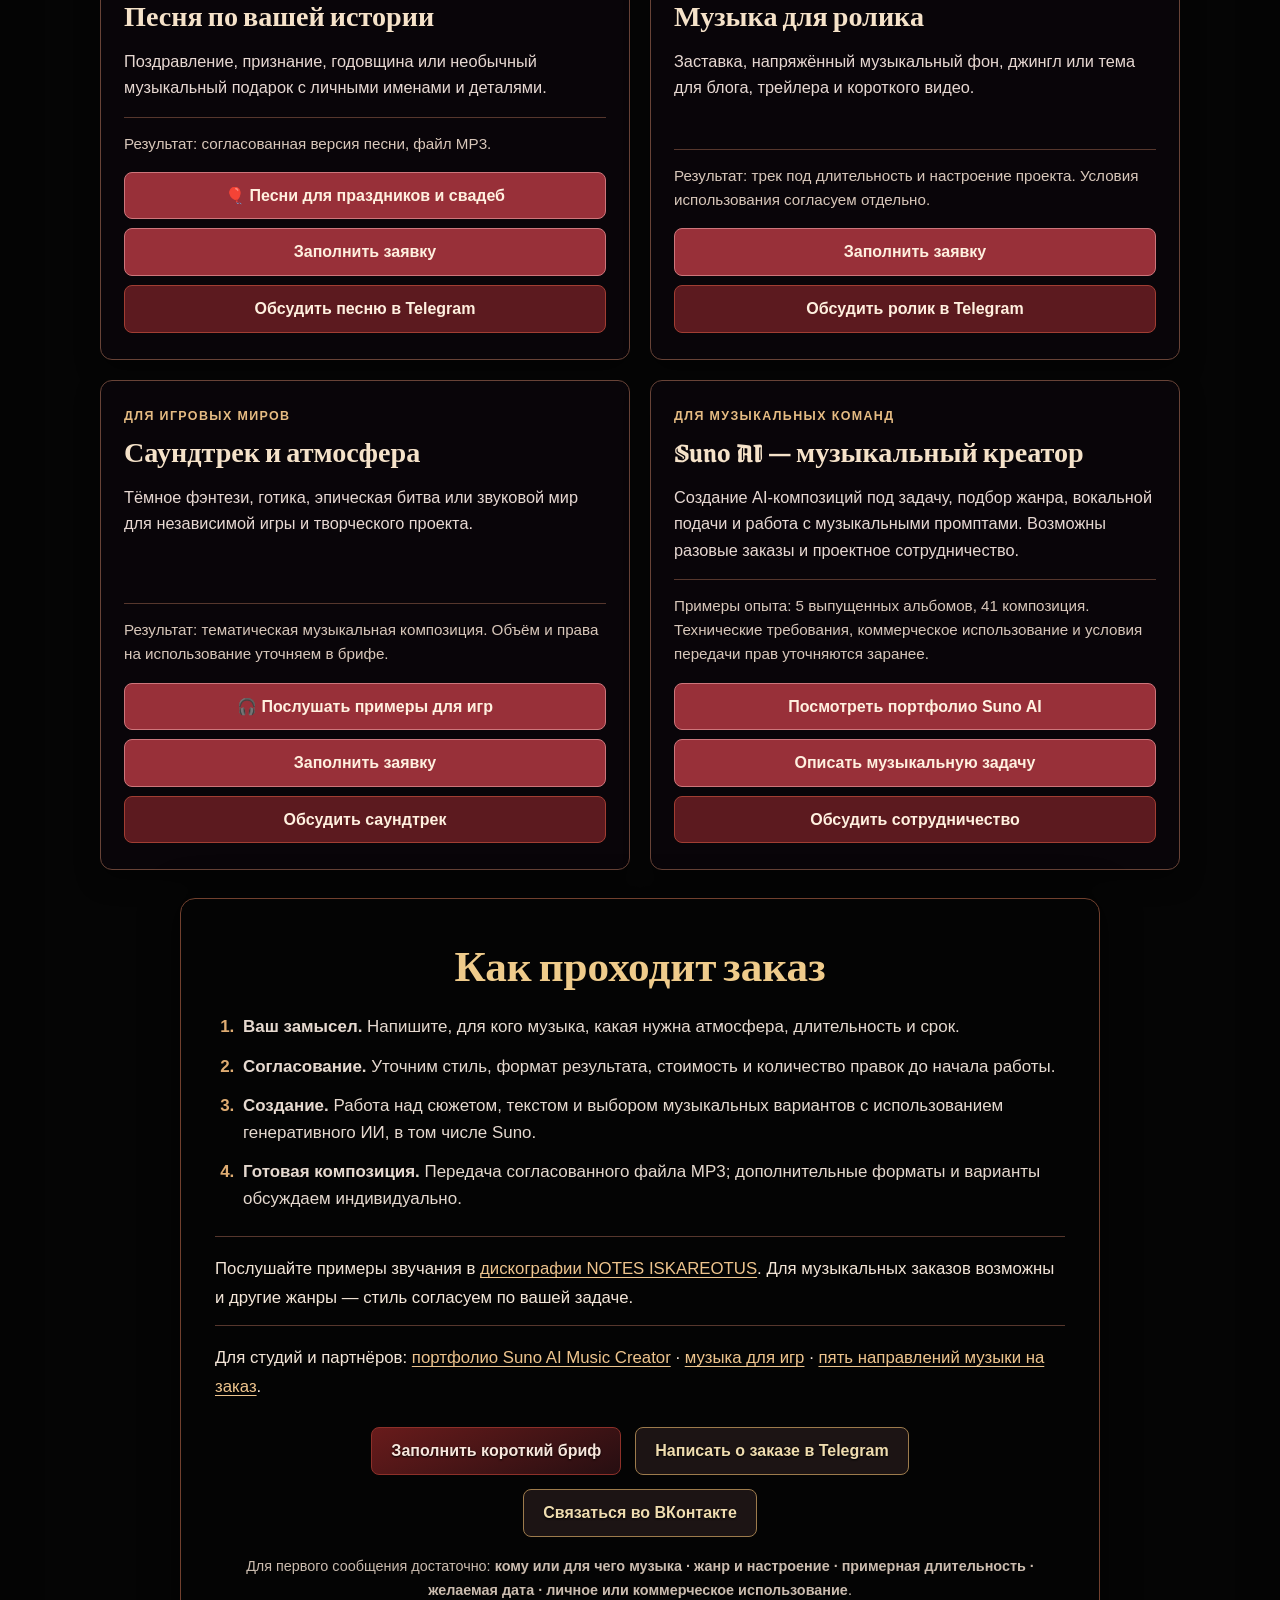
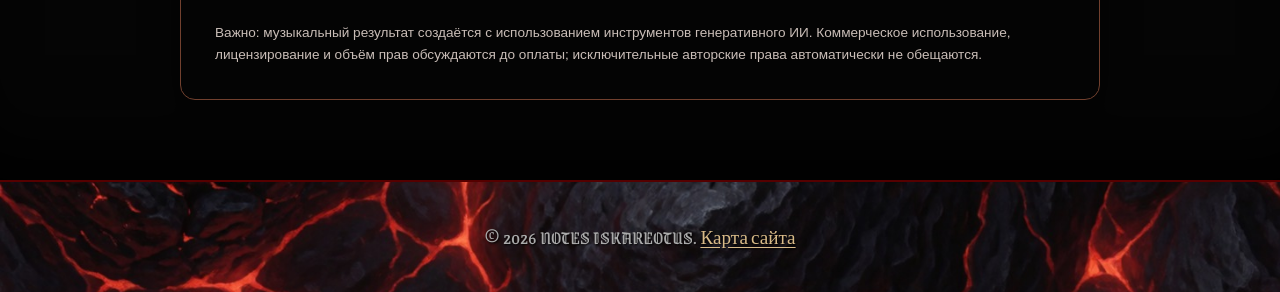
==== commit efaa5133: "Unify five music genres in the commercial portfolio" ====
--- a/index.html
+++ b/index.html
@@ -245,7 +245,7 @@
                 <li><strong>Готовая композиция.</strong> Передача согласованного файла MP3; дополнительные форматы и варианты обсуждаем индивидуально.</li>
             </ol>
             <p class="order-proof">Послушайте примеры звучания в <a href="#music">дискографии NOTES ISKAREOTUS</a>. Для музыкальных заказов возможны и другие жанры — стиль согласуем по вашей задаче.</p>
-            <p class="order-proof">Для студий и партнёров: <a href="suno-portfolio.html">портфолио Suno AI Music Creator</a> · <a href="music-for-games.html">музыка для игр</a> · <a href="commercial-demos.html">три направления музыки на заказ</a>.</p>
+            <p class="order-proof">Для студий и партнёров: <a href="suno-portfolio.html">портфолио Suno AI Music Creator</a> · <a href="music-for-games.html">музыка для игр</a> · <a href="commercial-demos.html">пять направлений музыки на заказ</a>.</p>
             <div class="hero-actions">
                 <a class="primary-cta" href="zakaz-muzyki.html">Заполнить короткий бриф</a>
                 <a class="secondary-cta" href="https://t.me/Wechernihuter" target="_blank" rel="noopener noreferrer">Написать о заказе в Telegram</a>
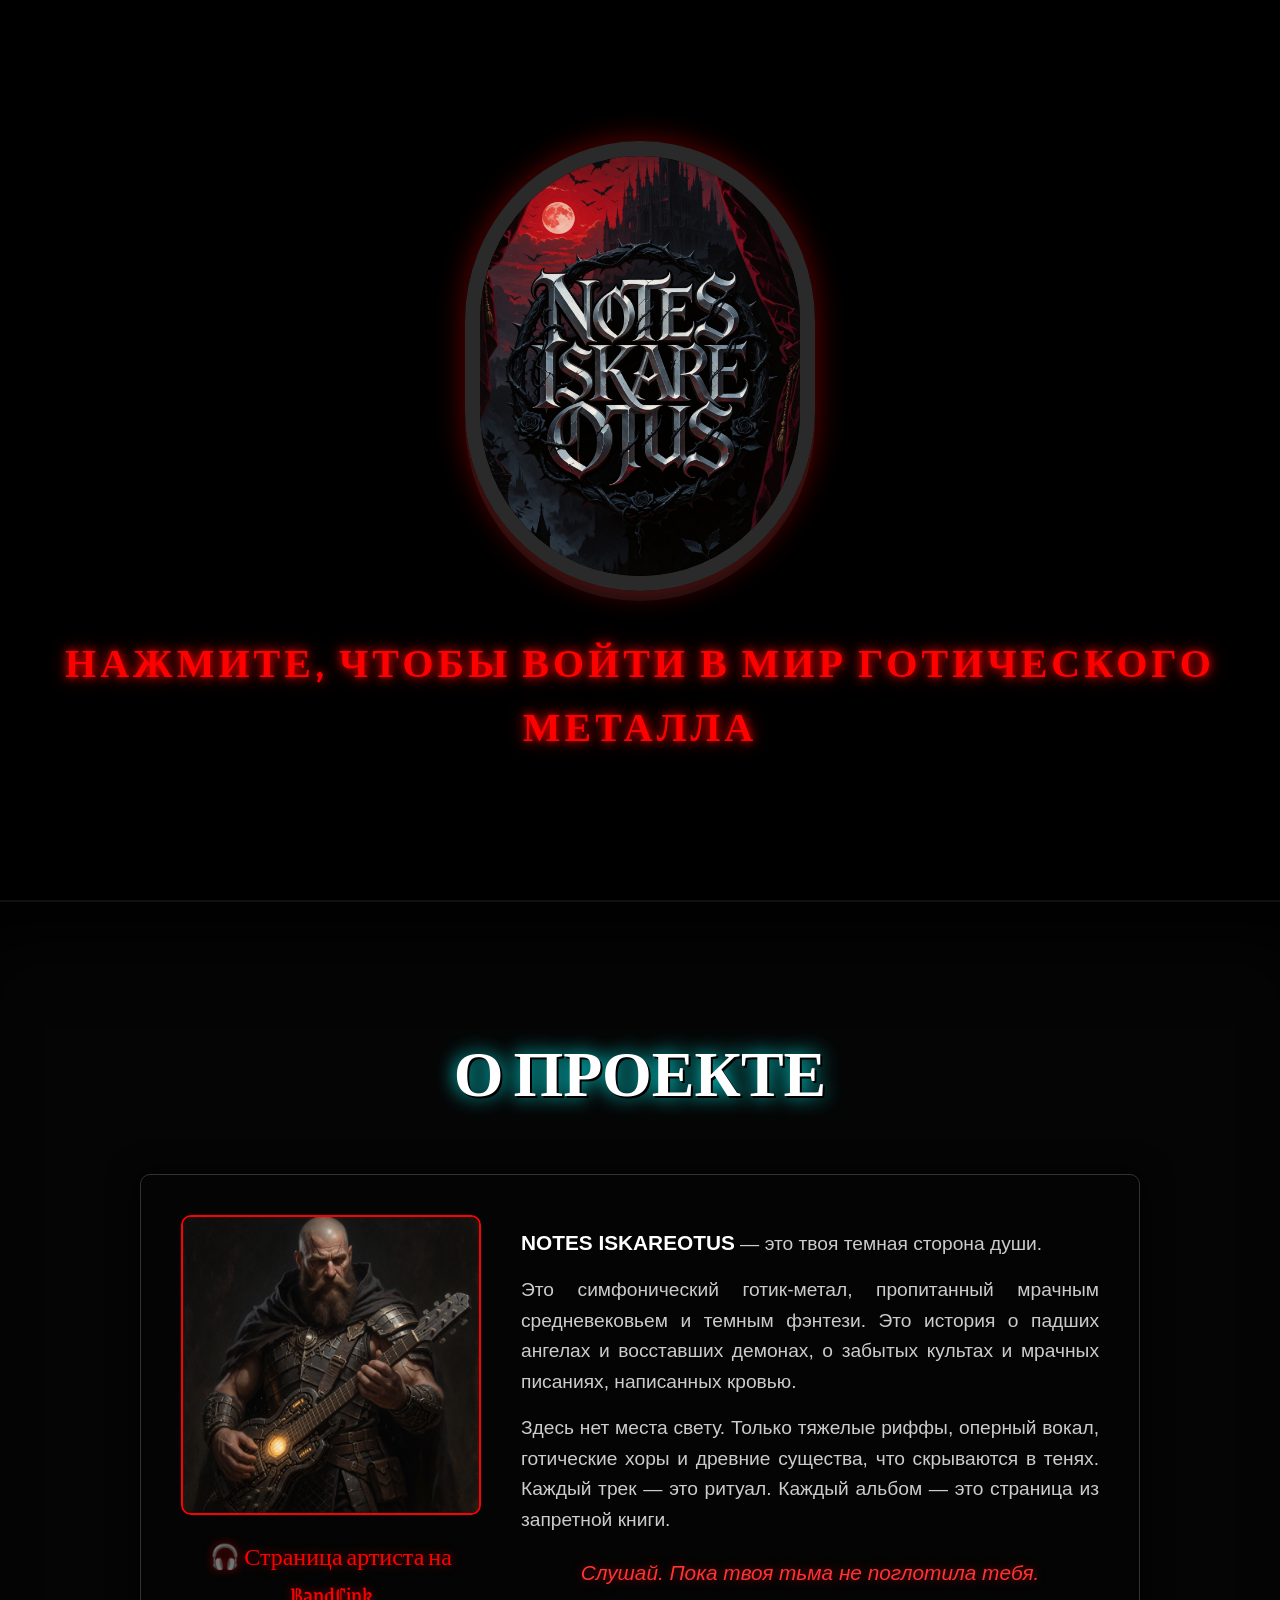
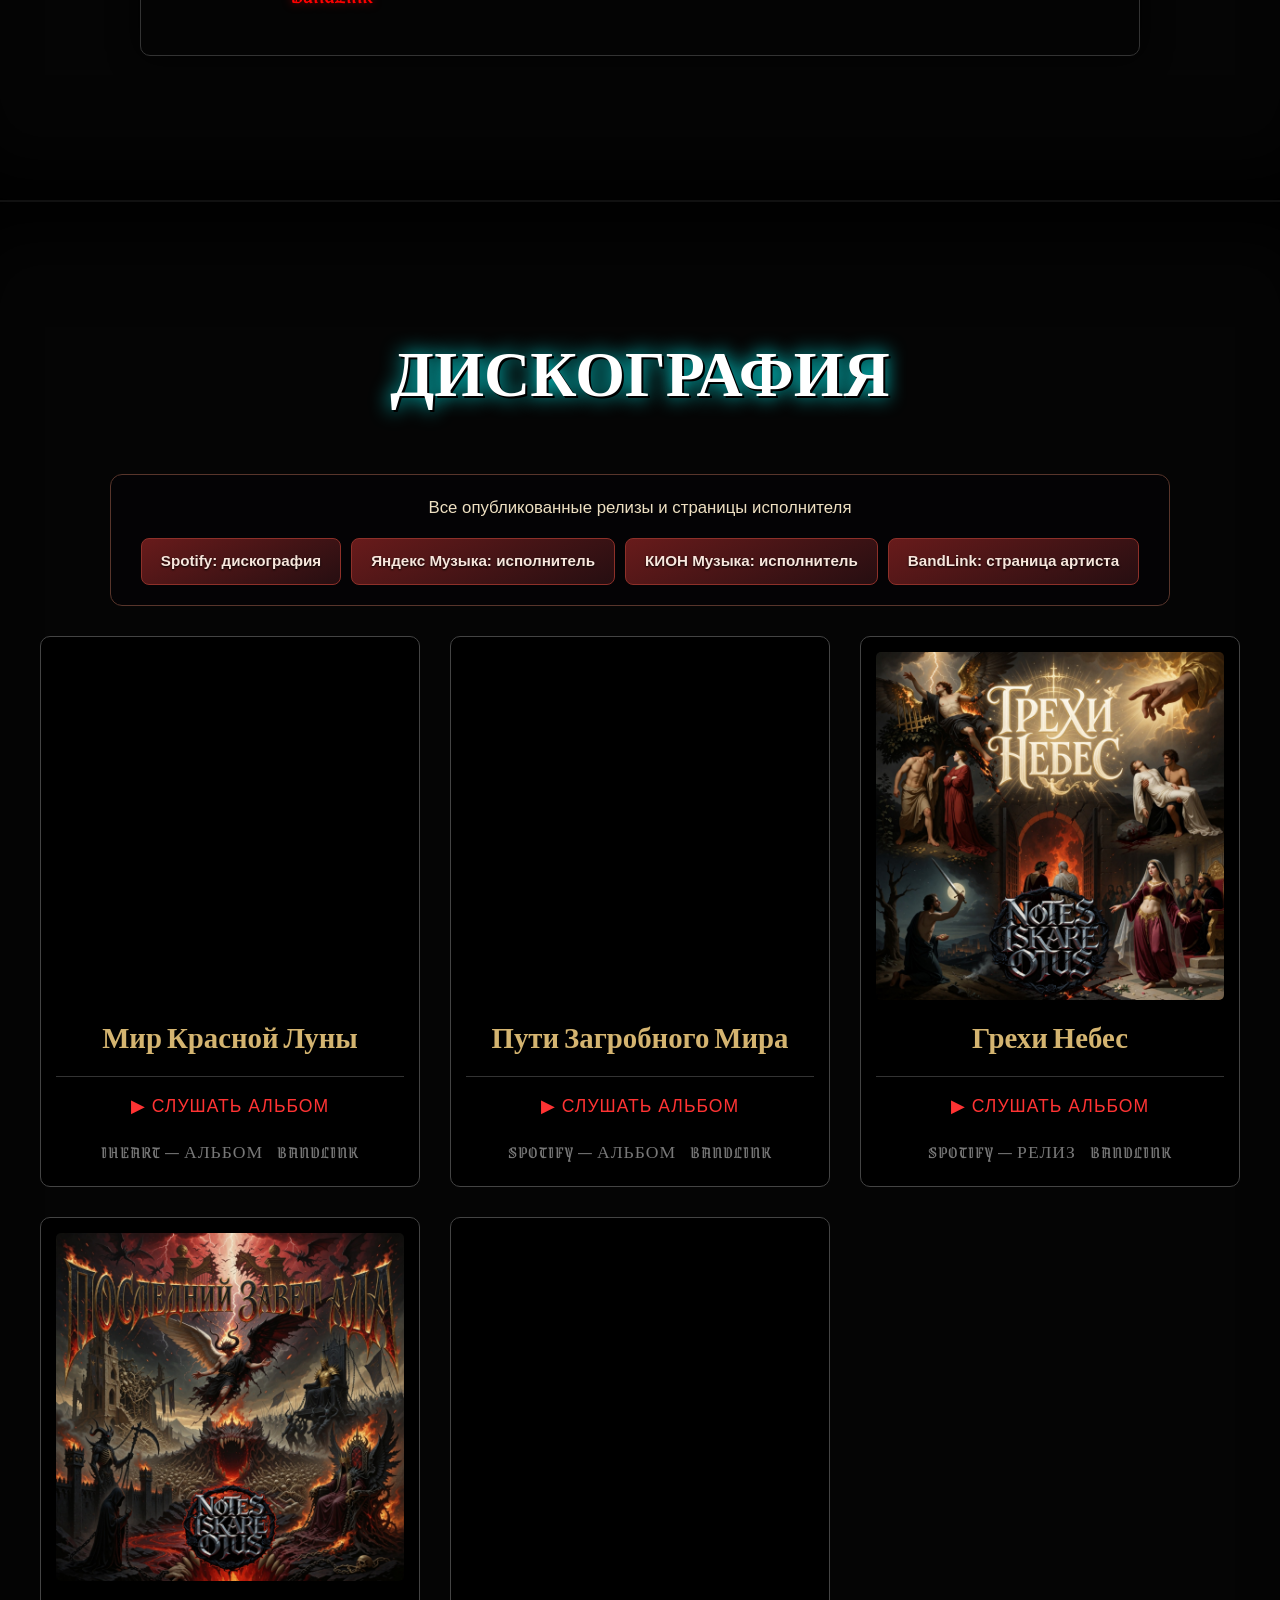
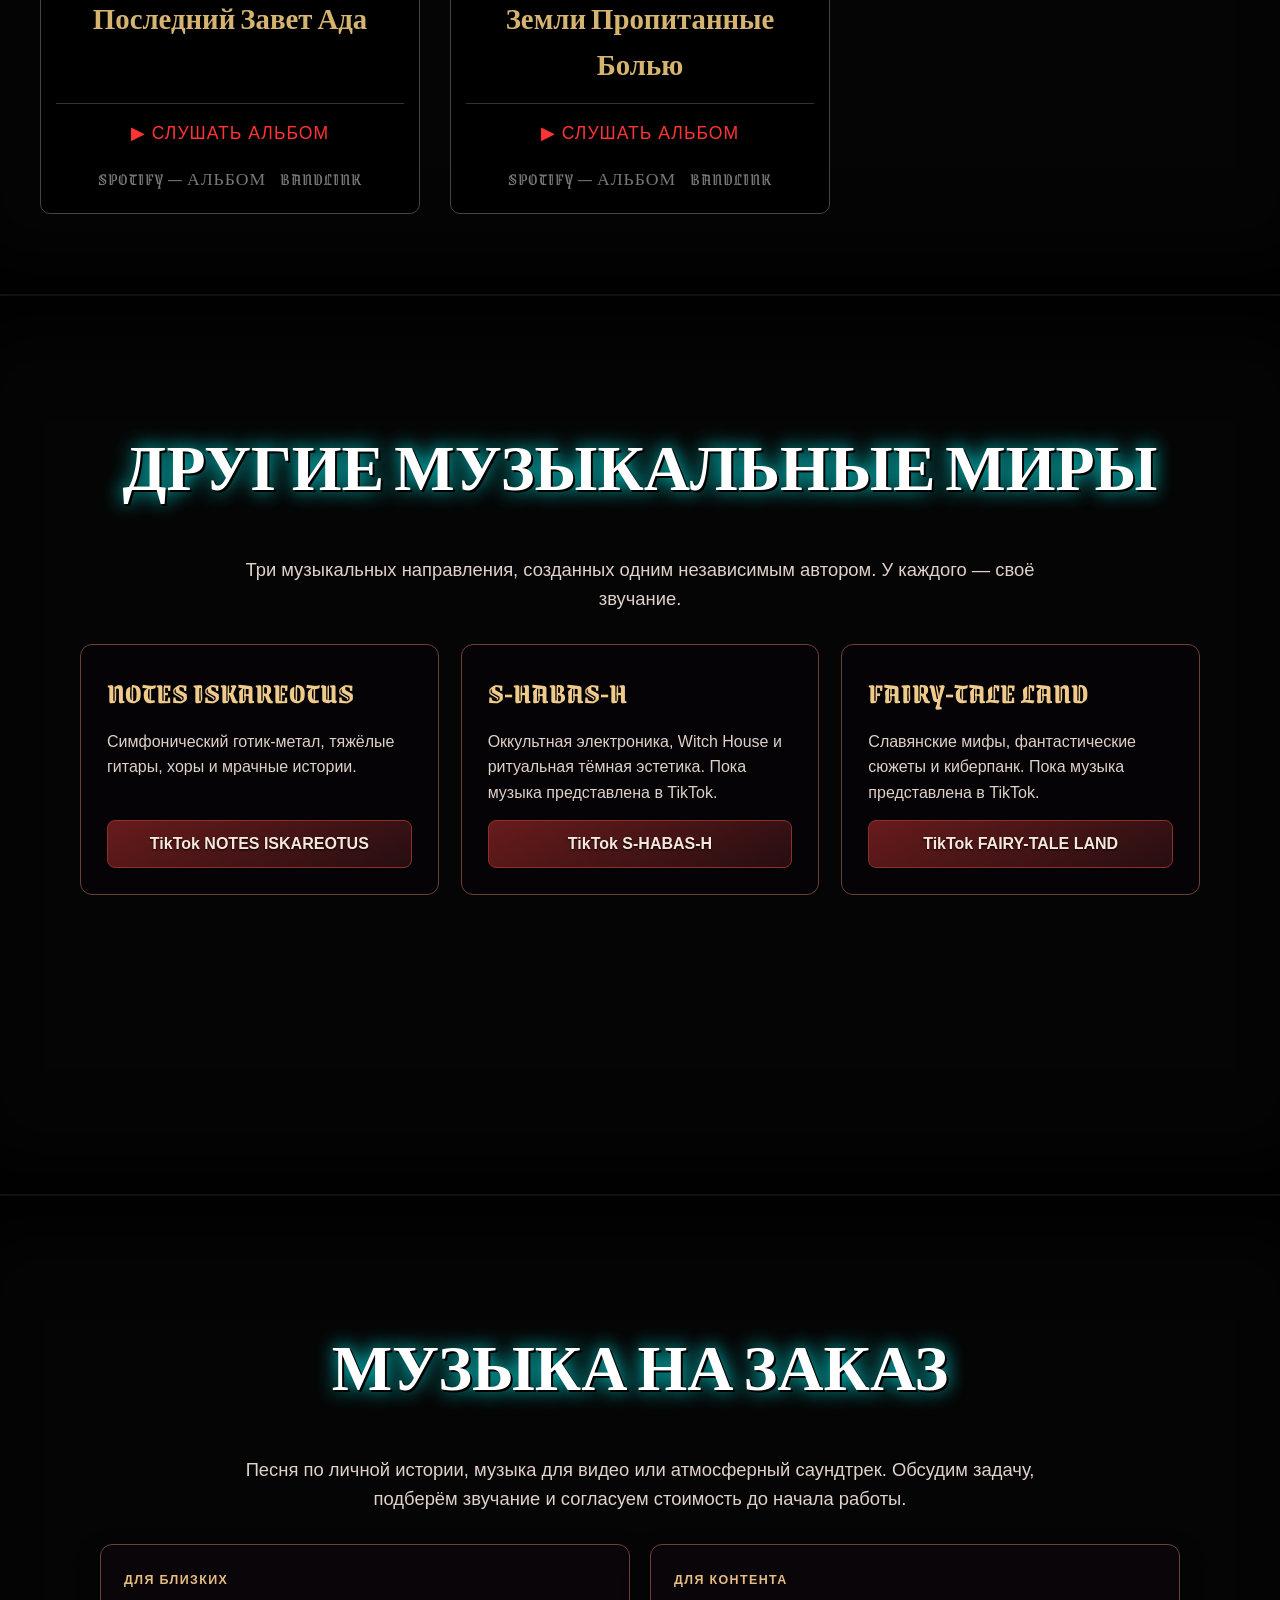
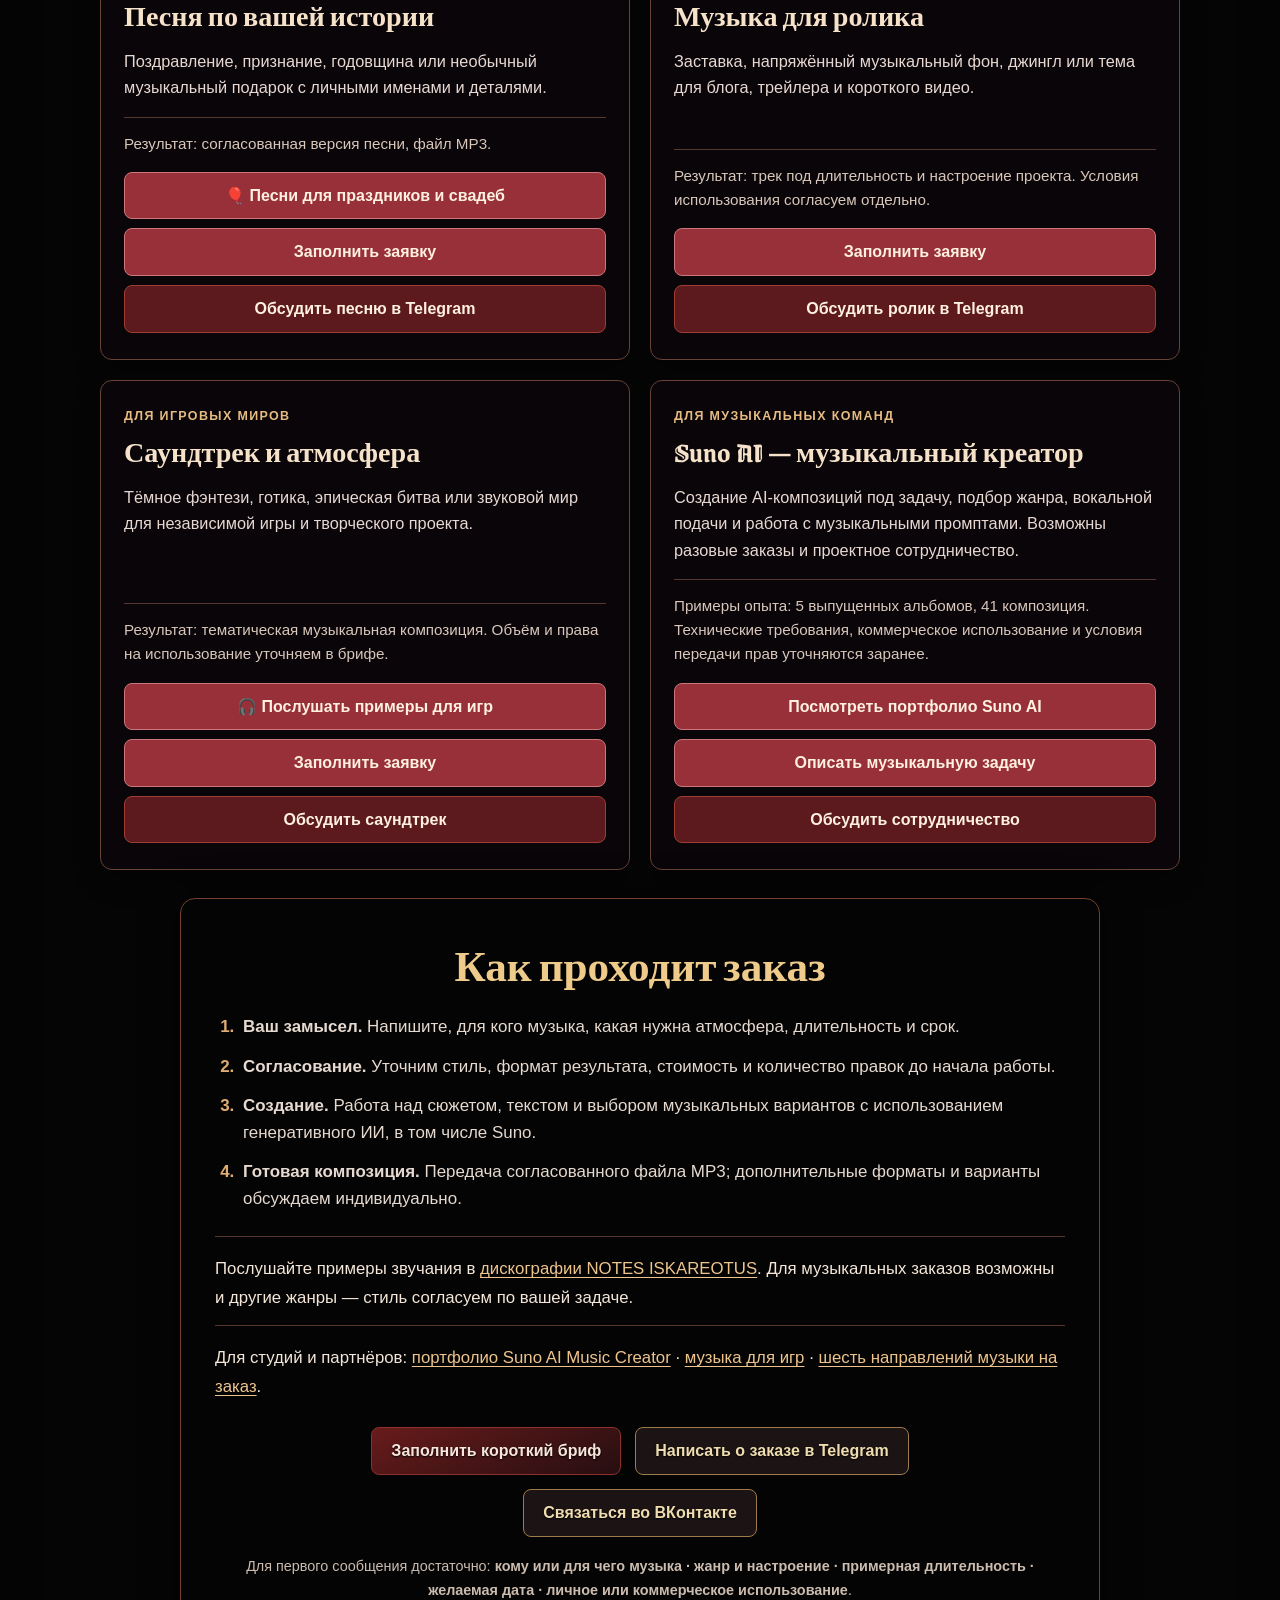
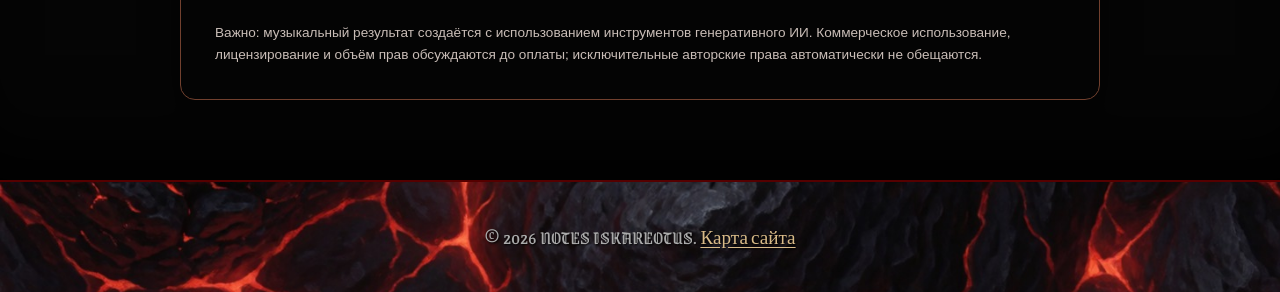
==== commit 40e80b16: "Credit author and add private personal greeting as sixth portfolio format" ====
--- a/index.html
+++ b/index.html
@@ -245,7 +245,7 @@
                 <li><strong>Готовая композиция.</strong> Передача согласованного файла MP3; дополнительные форматы и варианты обсуждаем индивидуально.</li>
             </ol>
             <p class="order-proof">Послушайте примеры звучания в <a href="#music">дискографии NOTES ISKAREOTUS</a>. Для музыкальных заказов возможны и другие жанры — стиль согласуем по вашей задаче.</p>
-            <p class="order-proof">Для студий и партнёров: <a href="suno-portfolio.html">портфолио Suno AI Music Creator</a> · <a href="music-for-games.html">музыка для игр</a> · <a href="commercial-demos.html">пять направлений музыки на заказ</a>.</p>
+            <p class="order-proof">Для студий и партнёров: <a href="suno-portfolio.html">портфолио Suno AI Music Creator</a> · <a href="music-for-games.html">музыка для игр</a> · <a href="commercial-demos.html">шесть направлений музыки на заказ</a>.</p>
             <div class="hero-actions">
                 <a class="primary-cta" href="zakaz-muzyki.html">Заполнить короткий бриф</a>
                 <a class="secondary-cta" href="https://t.me/Wechernihuter" target="_blank" rel="noopener noreferrer">Написать о заказе в Telegram</a>
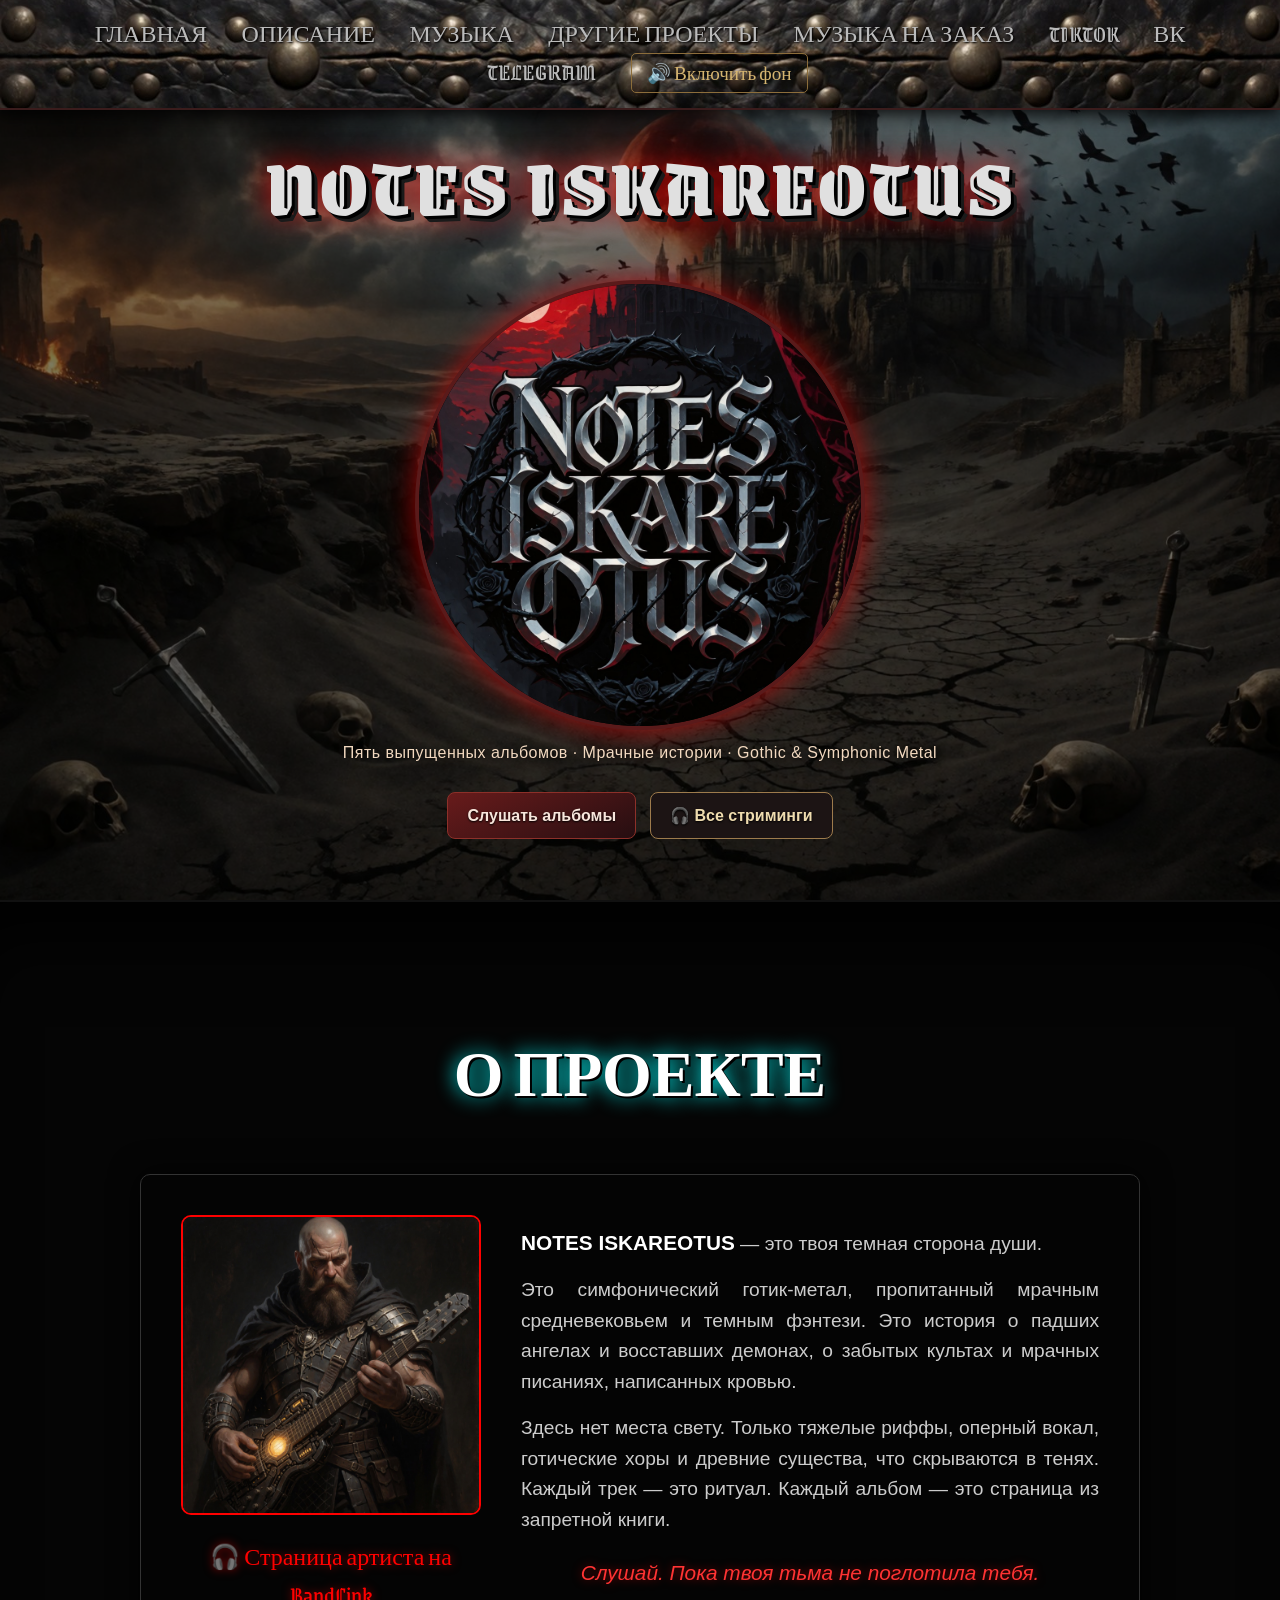
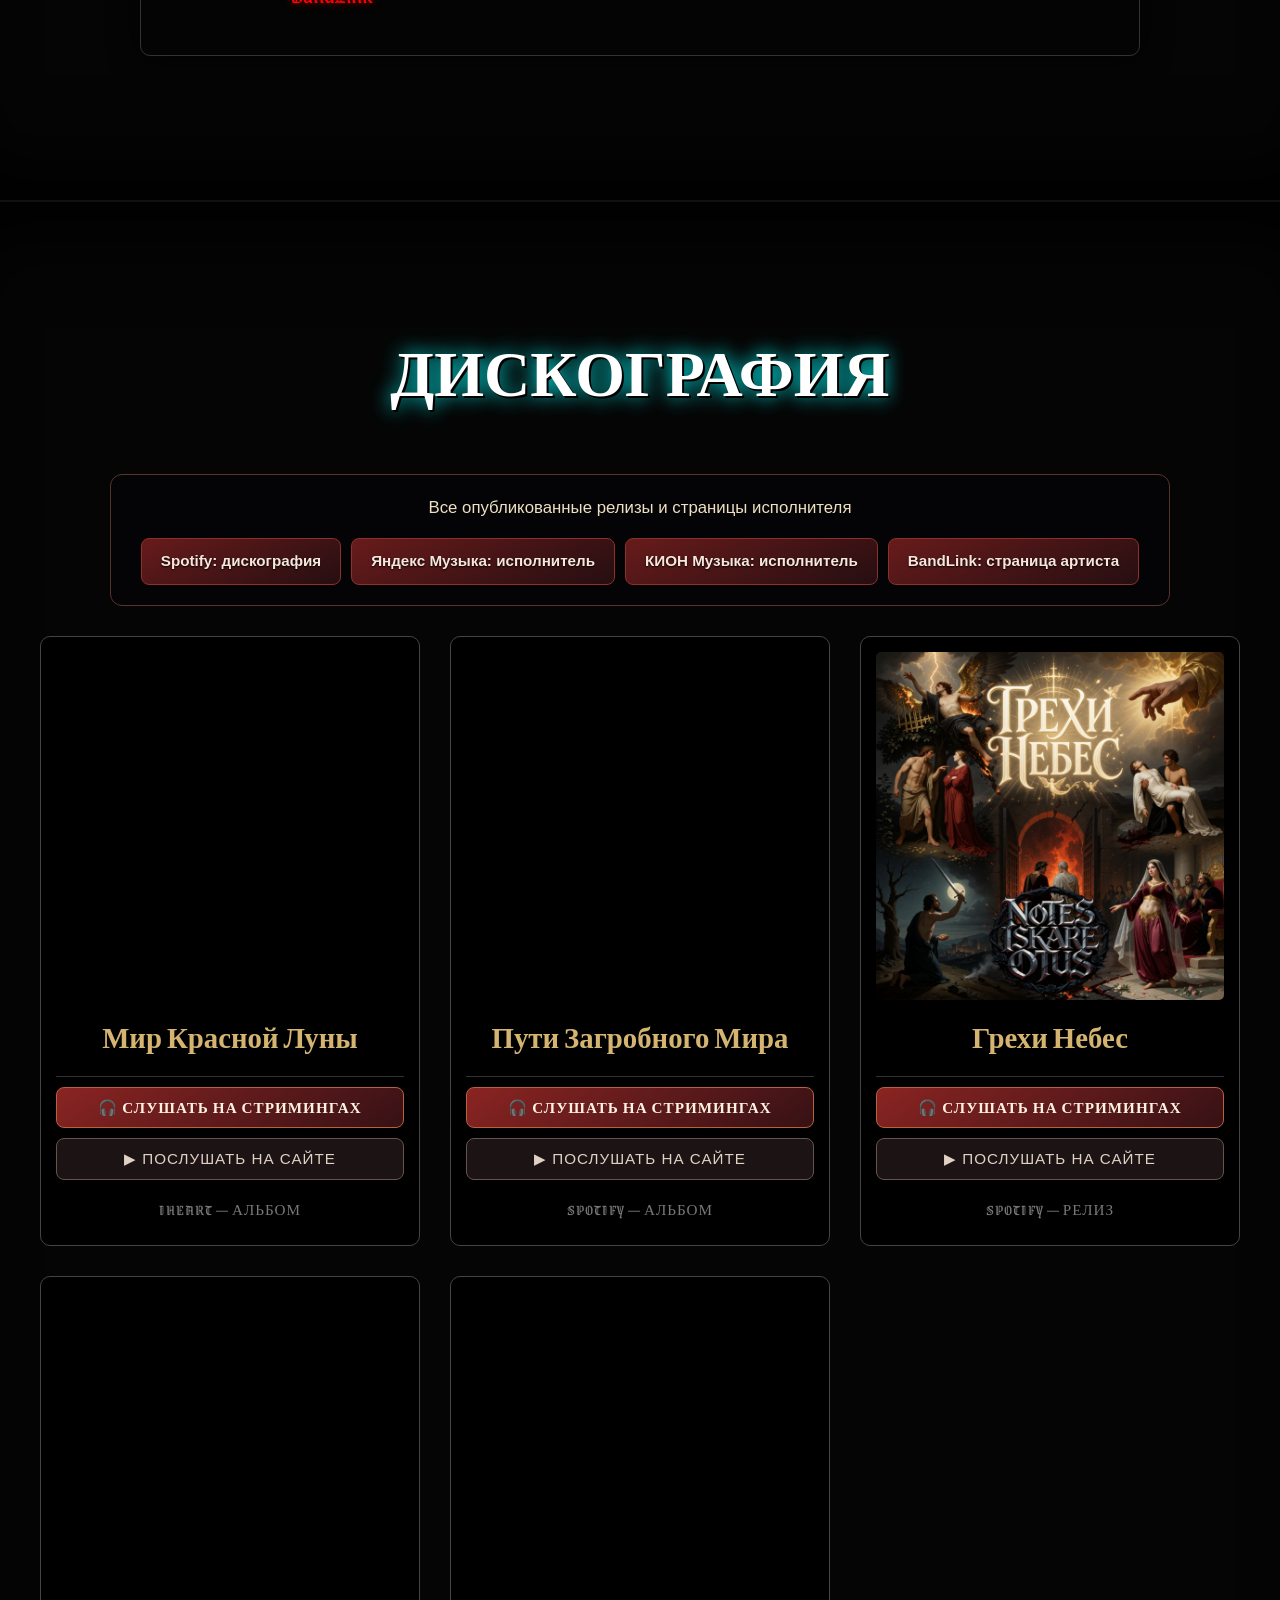
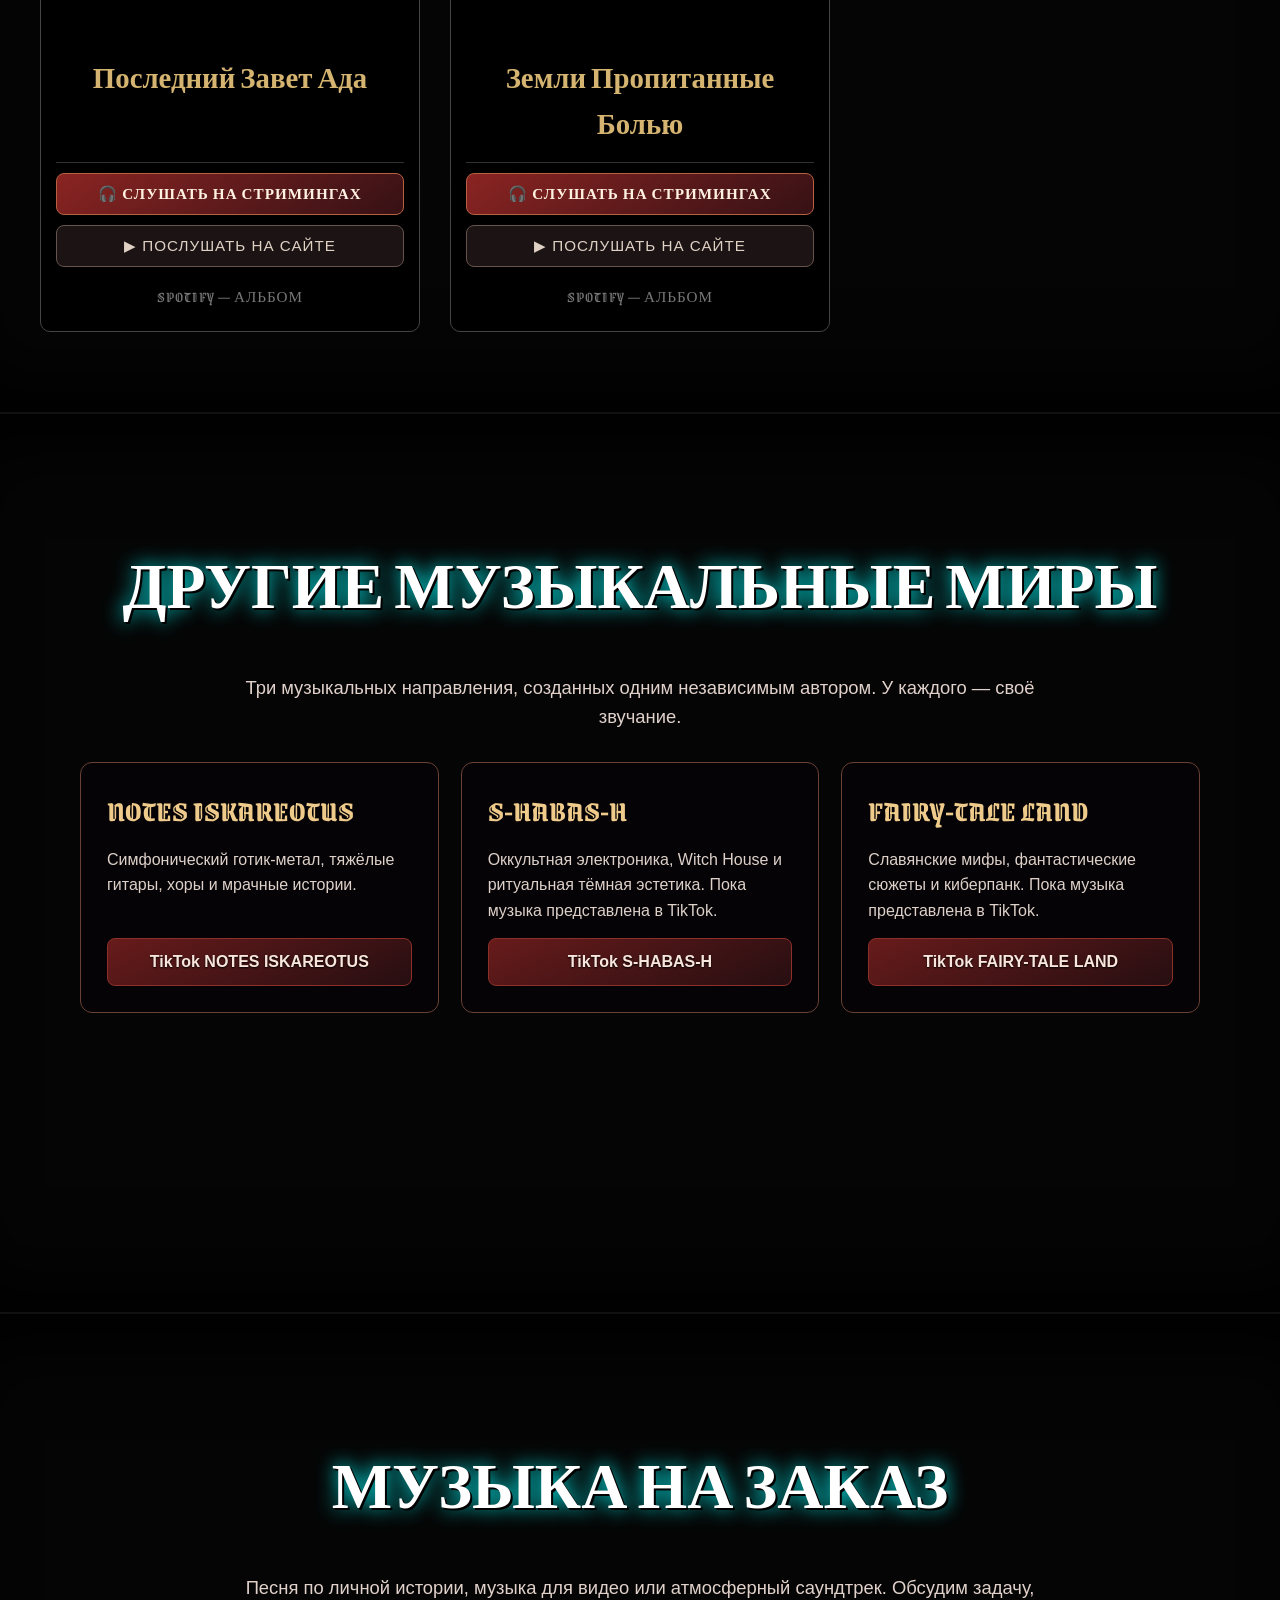
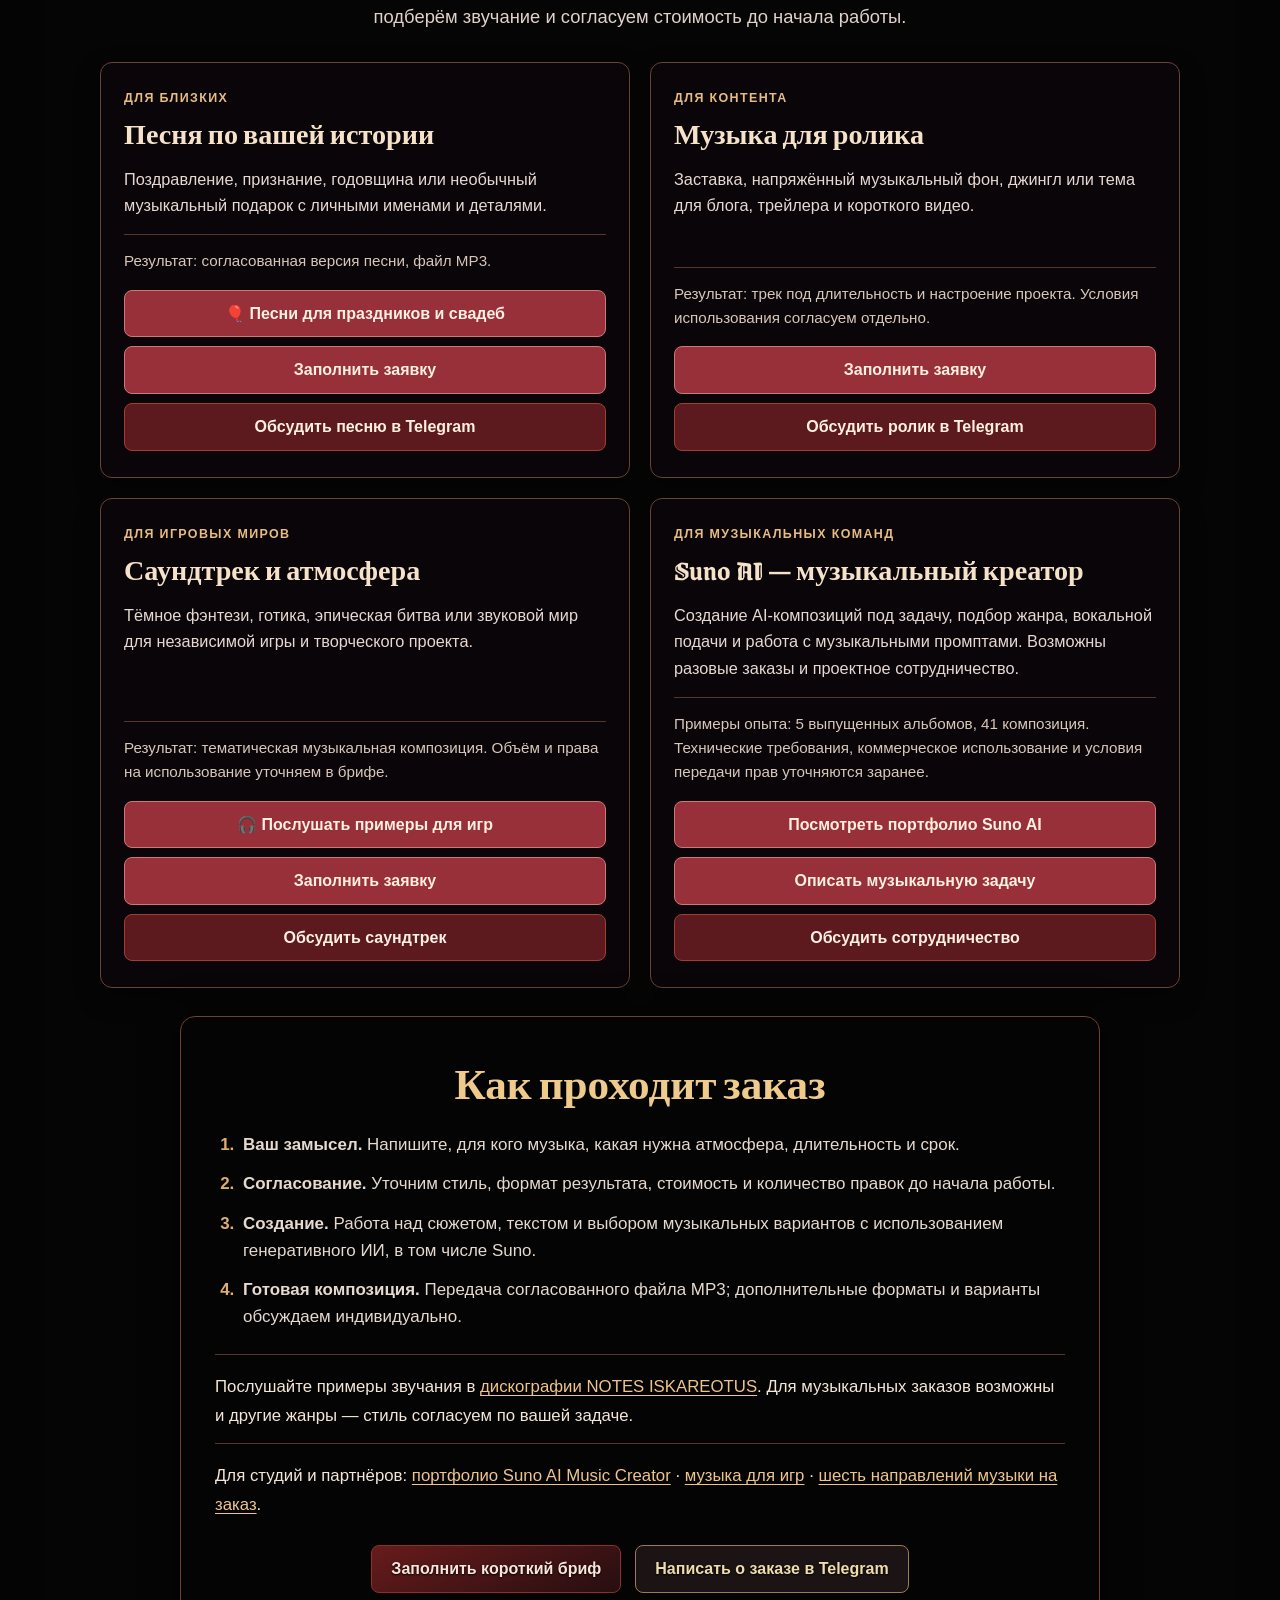
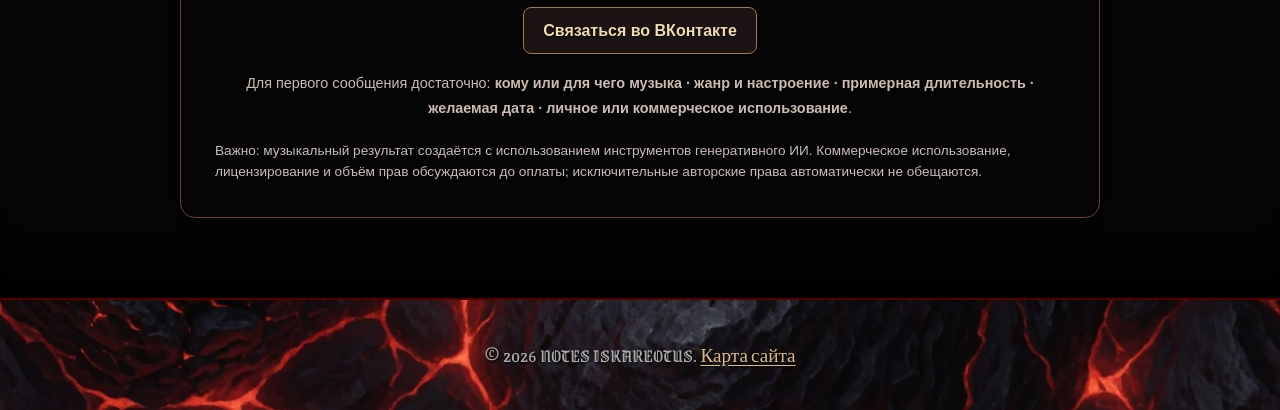
==== commit 4730afb1: "Remove entry gate and send listeners to official streaming albums first" ====
--- a/index.html
+++ b/index.html
@@ -24,12 +24,7 @@
 
     <div id="sparks-container"></div>
 
-    <div id="intro-screen" role="button" tabindex="0" aria-label="Войти на музыкальный сайт" onclick="startExperience()" onkeydown="if(event.key==='Enter' || event.key===' '){event.preventDefault();startExperience();}">
-        <img src="images/logo.jpg" alt="Logo" class="intro-logo">
-        <h2 class="intro-text">Нажмите, чтобы войти в мир готического металла</h2>
-    </div>
-
-    <audio id="clickSound" src="sounds/click.mp3" preload="auto"></audio>
+<audio id="clickSound" src="sounds/click.mp3" preload="auto"></audio>
     <audio id="bgMusic" src="sounds/ambient.mp3" loop></audio>
 
     <nav aria-label="Основная навигация">
@@ -51,10 +46,10 @@
             <div class="logo-container">
                 <img src="images/logo.jpg" alt="NOTES ISKAREOTUS Logo" class="main-logo">
             </div>
+            <p class="hero-discovery">Пять выпущенных альбомов · Мрачные истории · Gothic & Symphonic Metal</p>
             <div class="hero-actions">
                 <a class="primary-cta" href="#music">Слушать альбомы</a>
-                <a class="secondary-cta" href="https://band.link/ZZAbz" target="_blank" rel="noopener noreferrer">BandLink: артист</a>
-                <a class="secondary-cta" href="#orders">Заказать музыку</a>
+                <a class="secondary-cta" href="https://band.link/ZZAbz" target="_blank" rel="noopener noreferrer">🎧 Все стриминги</a>
             </div>
         </div>
     </section>
@@ -97,15 +92,15 @@
                 <img loading="lazy" decoding="async" src="images/album1.jpg" alt="Мир Красной Луны">
                 <h3>Мир Красной Луны</h3>
                 <div class="album-actions">
+                    <a href="https://band.link/QFJIl" target="_blank" rel="noopener noreferrer" class="music-platform-link stream-primary" aria-label="BandLink: Мир Красной Луны">🎧 Слушать на стримингах</a>
                     <button type="button" class="music-platform-link album-play-button" onclick="openAlbum('Мир Красной Луны', 'music/album1', [
                         { file: '01.mp3', title: 'Бал Маскарад' }, { file: '02.mp3', title: 'Первородная Кровь' },
                         { file: '03.mp3', title: 'Шпили с Горгульями' }, { file: '04.mp3', title: 'Моя Душа' },
                         { file: '05.mp3', title: 'Лес Теней' }, { file: '06.mp3', title: 'Темный Дворецкий' },
                         { file: '07.mp3', title: 'Поля Красных Цветов' }, { file: '08.mp3', title: 'Станцуй Последний Раз' },
                         { file: '09.mp3', title: 'Слезы Темных Волн' }, { file: '10.mp3', title: 'Любовь в Объятьях Ночи' }
-                    ])">▶ Слушать альбом</button>
+                    ])">▶ Послушать на сайте</button>
                     <a href="https://www.iheart.com/artist/notes-iskareotus-52176447/albums/-429440663/" target="_blank" rel="noopener noreferrer" class="music-platform-link" aria-label="Мир Красной Луны: iHeart — альбом">iHeart — альбом</a>
-                    <a href="https://band.link/QFJIl" target="_blank" rel="noopener noreferrer" class="music-platform-link" aria-label="BandLink: Мир Красной Луны">BandLink</a>
                 </div>
             </div>
             
@@ -113,14 +108,14 @@
                 <img loading="lazy" decoding="async" src="images/album2.jpg" alt="Пути Загробного Мира">
                 <h3>Пути Загробного Мира</h3>
                 <div class="album-actions">
+                    <a href="https://band.link/OW9IO" target="_blank" rel="noopener noreferrer" class="music-platform-link stream-primary" aria-label="BandLink: Пути Загробного Мира">🎧 Слушать на стримингах</a>
                     <button type="button" class="music-platform-link album-play-button" onclick="openAlbum('Пути Загробного Мира', 'music/album2', [
                         { file: '01.mp3', title: 'Некромантия' }, { file: '02.mp3', title: 'Некрополис из Тлена' },
                         { file: '03.mp3', title: 'Кладбище Драконов' }, { file: '04.mp3', title: 'Темницы Проклятых' },
                         { file: '05.mp3', title: 'Кровавая Принцесса' }, { file: '06.mp3', title: 'Курганы Вечных Песен' },
                         { file: '07.mp3', title: 'Лабиринты из Шелка' }, { file: '08.mp3', title: 'Симфония Лича' }
-                    ])">▶ Слушать альбом</button>
+                    ])">▶ Послушать на сайте</button>
                     <a href="https://open.spotify.com/album/4H2ua5yloYhhaZg8XO0OPh" target="_blank" rel="noopener noreferrer" class="music-platform-link" aria-label="Пути Загробного Мира: Spotify — альбом">Spotify — альбом</a>
-                    <a href="https://band.link/OW9IO" target="_blank" rel="noopener noreferrer" class="music-platform-link" aria-label="BandLink: Пути Загробного Мира">BandLink</a>
                 </div>
             </div>
             
@@ -128,13 +123,13 @@
                 <img loading="lazy" decoding="async" src="images/album3.jpg" alt="Грехи Небес">
                 <h3>Грехи Небес</h3>
                 <div class="album-actions">
+                    <a href="https://band.link/4qaw4" target="_blank" rel="noopener noreferrer" class="music-platform-link stream-primary" aria-label="BandLink: Грехи Небес">🎧 Слушать на стримингах</a>
                     <button type="button" class="music-platform-link album-play-button" onclick="openAlbum('Грехи Небес', 'music/album3', [
                         { file: '01.mp3', title: 'Падение Люцифера' }, { file: '02.mp3', title: 'Первый Грех' },
                         { file: '03.mp3', title: 'Первая Женщина' }, { file: '04.mp3', title: 'Ад Данте' },
                         { file: '05.mp3', title: 'Саломея' }, { file: '06.mp3', title: 'Тридцать Монет' }
-                    ])">▶ Слушать альбом</button>
+                    ])">▶ Послушать на сайте</button>
                     <a href="https://open.spotify.com/album/3oR4PMqYG78z63fw93By2l" target="_blank" rel="noopener noreferrer" class="music-platform-link" aria-label="Грехи Небес: Spotify — релиз">Spotify — релиз</a>
-                    <a href="https://band.link/4qaw4" target="_blank" rel="noopener noreferrer" class="music-platform-link" aria-label="BandLink: Грехи Небес">BandLink</a>
                 </div>
             </div>
             
@@ -142,15 +137,15 @@
                 <img loading="lazy" decoding="async" src="images/album4.jpg" alt="Последний Завет Ада">
                 <h3>Последний Завет Ада</h3>
                 <div class="album-actions">
+                    <a href="https://band.link/cI1AL" target="_blank" rel="noopener noreferrer" class="music-platform-link stream-primary" aria-label="BandLink: Последний Завет Ада">🎧 Слушать на стримингах</a>
                     <button type="button" class="music-platform-link album-play-button" onclick="openAlbum('Последний Завет Ада', 'music/album4', [
                         { file: '01.mp3', title: 'Апокалипсис' }, { file: '02.mp3', title: 'Огонь Обжигающий Небеса' },
                         { file: '03.mp3', title: 'Престол Бездны' }, { file: '04.mp3', title: 'Падший Серафим' },
                         { file: '05.mp3', title: 'Дюны Боли' }, { file: '06.mp3', title: 'Огненная Река' },
                         { file: '07.mp3', title: 'Глубины Чревоугодия' }, { file: '08.mp3', title: 'Холмы Наслаждения' },
                         { file: '09.mp3', title: 'Я Есть Легион' }
-                    ])">▶ Слушать альбом</button>
+                    ])">▶ Послушать на сайте</button>
                     <a href="https://open.spotify.com/album/46SamwdEtzMplhnjJM3x2G" target="_blank" rel="noopener noreferrer" class="music-platform-link" aria-label="Последний Завет Ада: Spotify — альбом">Spotify — альбом</a>
-                    <a href="https://band.link/cI1AL" target="_blank" rel="noopener noreferrer" class="music-platform-link" aria-label="BandLink: Последний Завет Ада">BandLink</a>
                 </div>
             </div>
             
@@ -158,14 +153,14 @@
                 <img loading="lazy" decoding="async" src="images/album5.jpg" alt="Земли Пропитанные Болью">
                 <h3>Земли Пропитанные Болью</h3>
                 <div class="album-actions">
+                    <a href="https://band.link/BB21t" target="_blank" rel="noopener noreferrer" class="music-platform-link stream-primary" aria-label="BandLink: Земли Пропитанные Болью">🎧 Слушать на стримингах</a>
                     <button type="button" class="music-platform-link album-play-button" onclick="openAlbum('Земли Пропитанные Болью', 'music/album5', [
                         { file: '01.mp3', title: 'Чумной Доктор' }, { file: '02.mp3', title: 'Святой Инквизитор' },
                         { file: '03.mp3', title: 'Голубая Кровь' }, { file: '04.mp3', title: 'Бездушная Толпа' },
                         { file: '05.mp3', title: 'Голод' }, { file: '06.mp3', title: 'Война' },
                         { file: '07.mp3', title: 'Красная Графиня' }, { file: '08.mp3', title: 'Пепел Империи' }
-                    ])">▶ Слушать альбом</button>
+                    ])">▶ Послушать на сайте</button>
                     <a href="https://open.spotify.com/album/0d7dHUuxMsRQg1vZ2daqdB" target="_blank" rel="noopener noreferrer" class="music-platform-link" aria-label="Земли Пропитанные Болью: Spotify — альбом">Spotify — альбом</a>
-                    <a href="https://band.link/BB21t" target="_blank" rel="noopener noreferrer" class="music-platform-link" aria-label="BandLink: Земли Пропитанные Болью">BandLink</a>
                 </div>
             </div>
         </div>
--- a/css/style.css
+++ b/css/style.css
@@ -714,3 +714,13 @@
 /* FOUR_OFFER_GRID: B2B Suno and consumer services */
 @media (min-width:931px){.order-offers{grid-template-columns:repeat(2,minmax(0,1fr));max-width:1080px;}}
 footer a[href="sitemap.xml"]{color:#d9bb89;text-underline-offset:3px;}
+
+/* Organic listener journey: TikTok -> album -> streaming platforms */
+.hero-discovery { max-width:680px; margin:10px auto 0; padding:0 14px; text-align:center; color:#f2d9c0; font-size:1rem; letter-spacing:.03em; text-shadow:0 2px 8px #000; }
+.album-actions { display:flex; flex-direction:column; flex-wrap:nowrap; justify-content:flex-start; align-items:stretch; gap:10px; }
+.album-actions > .music-platform-link { display:block; width:100%; box-sizing:border-box; text-align:center; padding:10px 12px; font-size:.95rem; line-height:1.3; border-radius:8px; }
+.album-actions > .stream-primary { color:#fff2e1; background:linear-gradient(145deg,#8a2422,#361115); border:1px solid #b76141; font-weight:800; box-shadow:0 4px 14px #0008; }
+.album-actions > .stream-primary:hover,.album-actions > .stream-primary:focus-visible { background:linear-gradient(145deg,#b0322d,#551418); color:#fff; border-color:#f2c47a; }
+.album-actions > .album-play-button { color:#dfd1c4; border:1px solid #66534b; background:#1c1414; cursor:pointer; }
+.album-actions > .album-play-button:hover { color:#fff; border-color:#a77556; }
+@media (max-width:600px){ .hero-discovery{font-size:.9rem;} .album-actions > .music-platform-link{font-size:1rem;} }
